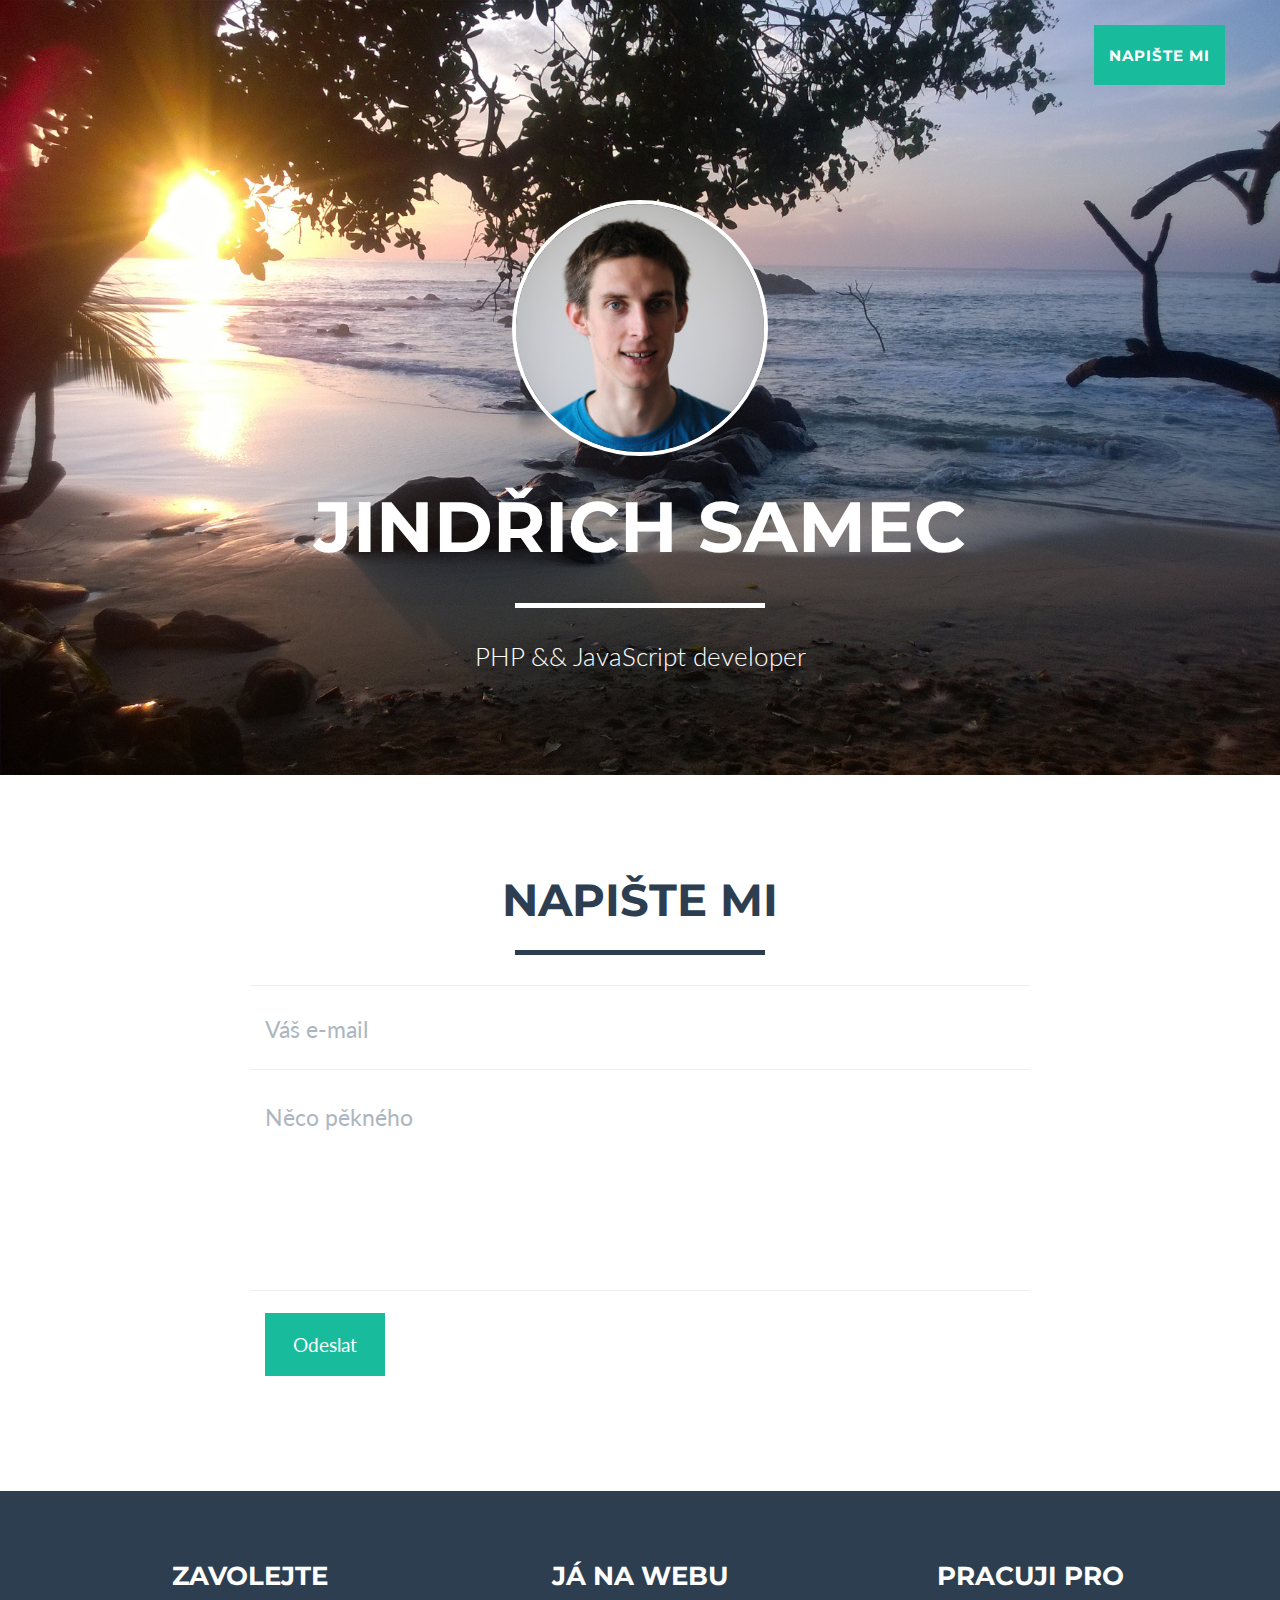
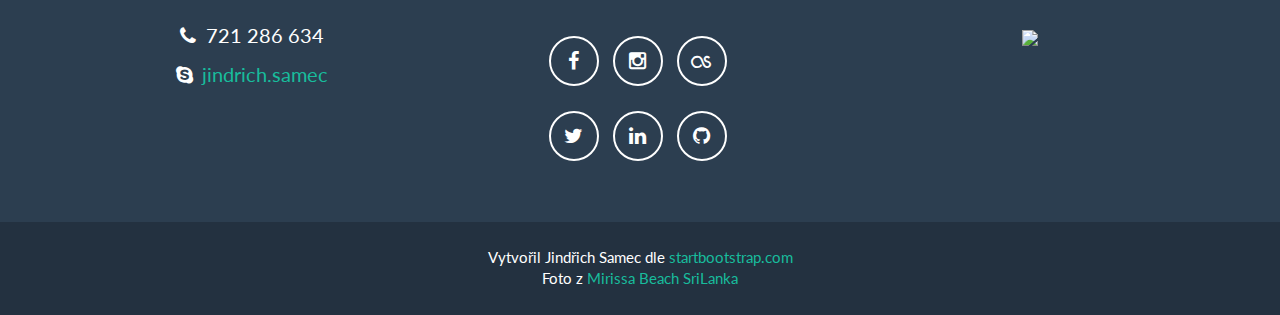
==== public/index.html @ d14a8da6 "Info about header photo in footer" ====
<!DOCTYPE html>
<html lang="en">

<head>
	<meta charset="utf-8">
	<meta http-equiv="X-UA-Compatible" content="IE=edge">
	<meta name="viewport" content="width=device-width, initial-scale=1">
	<meta name="author" content="Jindřich Samec">
	<meta name="description" content="PHP && JavaScript developer">
	<link type="text/plain" rel="author" href="humans.txt" />

	<title>Jindřich Samec</title>

	<!-- Custom CSS -->
	<link href="css/freelancer.css" rel="stylesheet">

	<!-- Custom Fonts -->
	<link href="font-awesome/css/font-awesome.min.css" rel="stylesheet" type="text/css">
	<link href="http://fonts.googleapis.com/css?family=Montserrat:400,700" rel="stylesheet" type="text/css">
	<link href="http://fonts.googleapis.com/css?family=Lato:400,700,400italic,700italic" rel="stylesheet" type="text/css">

	<!-- HTML5 Shim and Respond.js IE8 support of HTML5 elements and media queries -->
	<!-- WARNING: Respond.js doesn't work if you view the page via file:// -->
	<!--[if lt IE 9]>
		<script src="https://oss.maxcdn.com/libs/html5shiv/3.7.0/html5shiv.js"></script>
		<script src="https://oss.maxcdn.com/libs/respond.js/1.4.2/respond.min.js"></script>
	<![endif]-->

</head>

<body id="page-top" class="index">

 <!-- Navigation -->
    <nav class="navbar navbar-default navbar-fixed-top">
        <div class="container">
            <!-- Brand and toggle get grouped for better mobile display -->
            <div class="navbar-header page-scroll">
                <button type="button" class="navbar-toggle" data-toggle="collapse" data-target="#bs-example-navbar-collapse-1">
                    <span class="sr-only">Toggle navigation</span>
                    <span class="icon-bar"></span>
                    <span class="icon-bar"></span>
                    <span class="icon-bar"></span>
                </button>
            </div>

            <!-- Collect the nav links, forms, and other content for toggling -->
            <div class="collapse navbar-collapse" id="bs-example-navbar-collapse-1">
            		<ul class="nav navbar-nav navbar-right">
                    <li class="page-scroll">
                        <a href="#contact">Napište mi</a>
                    </li>
                </ul>
            </div>
            <!-- /.navbar-collapse -->
        </div>
        <!-- /.container-fluid -->
    </nav>

	<!-- Header -->
	<header>
		<div class="container">
			<div class="row">
				<div class="col-lg-12">
					<img class="img-responsive img-circle" width="256" height="256" src="img/jindra.jpg" alt="Jindřich Samec">
					<div class="intro-text">
						<span class="name">Jindřich Samec</span>
						<hr class="star-light">
						<span class="skills">PHP && JavaScript developer</span>
					</div>
				</div>
			</div>
		</div>
	</header>
	<!-- Contact Section -->
	<section id="contact">
		<div class="container">
			<div class="row">
				<div class="col-lg-12 text-center">
					<h2>Napište mi</h2>
					<hr class="star-primary">
				</div>
			</div>
			<div class="row">
				<div class="col-lg-8 col-lg-offset-2">
					<form name="sentMessage" id="contactForm" novalidate>
						<div class="row control-group">
							<div class="form-group col-xs-12 floating-label-form-group controls">
								<label>Váš e-mail</label>
								<input type="email" class="form-control" placeholder="Váš e-mail" id="email" required data-validation-required-message="Please enter your email address.">
								<p class="help-block text-danger"></p>
							</div>
						</div>
						<div class="row control-group">
							<div class="form-group col-xs-12 floating-label-form-group controls">
								<label>Text zprávy</label>
								<textarea rows="5" class="form-control" placeholder="Něco pěkného" id="message" required data-validation-required-message="Please enter a message."></textarea>
								<p class="help-block text-danger"></p>
							</div>
						</div>
						<br>
						<div id="success"></div>
						<div class="row">
							<div class="form-group col-xs-12">
								<button type="submit" class="btn btn-success btn-lg">Odeslat</button>
							</div>
						</div>
					</form>
				</div>
			</div>
		</div>
	</section>

	<!-- Footer -->
	<footer class="text-center">
		<div class="footer-above">
			<div class="container">
				<div class="row">
					<div class="footer-col col-md-4">
						<h3>Zavolejte</h3>
						<p><i class="fa fa-fw fa-phone"></i> 721 286 634</p>
						<p><i class="fa fa-fw fa-skype"></i> <a href="callto:jindrich.samec">jindrich.samec</a></p>
					</div>
					<div class="footer-col col-md-4">
						<h3>Já na webu</h3>
						<ul class="list-inline">
							<li>
								<a href="https://www.facebook.com/jindrich.samec" class="btn-social btn-outline"><i class="fa fa-fw fa-facebook"></i></a>
							</li>
							<li>
								<a href="https://instagram.com/jindrichsamec" class="btn-social btn-outline"><i class="fa fa-fw fa-instagram"></i></a>
							</li>
							<li>
								<a href="http://www.last.fm/user/jindrichsamec" class="btn-social btn-outline"><i class="fa fa-fw fa-lastfm"></i></a>
							</li>
						</ul>
						<ul class="list-inline">
							<li>
								<a href="https://twitter.com/jindrichsamec" class="btn-social btn-outline"><i class="fa fa-fw fa-twitter"></i></a>
							</li>
							<li>
								<a href="https://cz.linkedin.com/pub/jindřich-samec/53/418/72a/cs" class="btn-social btn-outline"><i class="fa fa-fw fa-linkedin"></i></a>
							</li>
							<li>
								<a href="https://github.com/jindrichsamec" class="btn-social btn-outline"><i class="fa fa-fw fa-github"></i></a>
							</li>
						</ul>
					</div>
					<div class="footer-col col-md-4">
						<h3>Pracuji pro</h3>
						<p>
							<a href="http://www.medio.cz/">
								<img src="http://www.medio.cz/gfx/logo.png" />
					 		</a>
					 	</p>
					</div>
				</div>
			</div>
		</div>
		<div class="footer-below">
			<div class="container">
				<div class="row">
					<div class="col-lg-12">
						Vytvořil Jindřich Samec dle <a href="http://startbootstrap.com/template-overviews/freelancer/">startbootstrap.com</a><br>
						Foto z <a href="https://www.google.cz/maps/place/Mirissa+Beach,+Mirissa,+%C5%A0r%C3%AD+Lanka/@5.9435367,80.458728,18z/data=!3m1!4b1!4m2!3m1!1s0x3ae13fd4c636d5ff:0xb81456b9b41a93b2">Mirissa Beach SriLanka</a>
					</div>
				</div>
			</div>
		</div>
	</footer>

	<!-- Scroll to Top Button (Only visible on small and extra-small screen sizes) -->
	<div class="scroll-top page-scroll visible-xs visble-sm">
		<a class="btn btn-primary" href="#page-top">
			<i class="fa fa-chevron-up"></i>
		</a>
	</div>

	<!-- jQuery -->
	<script src="js/jquery.js"></script>

	<!-- Bootstrap Core JavaScript -->
	<script src="js/bootstrap.min.js"></script>

	<!-- Plugin JavaScript -->
	<script src="http://cdnjs.cloudflare.com/ajax/libs/jquery-easing/1.3/jquery.easing.min.js"></script>
	<script src="js/classie.js"></script>
	<script src="js/cbpAnimatedHeader.js"></script>

	<!-- Contact Form JavaScript -->
	<script src="js/jqBootstrapValidation.js"></script>
	<script src="js/contact_me.js"></script>

	<!-- Custom Theme JavaScript -->
	<script src="js/freelancer.js"></script>

</body>

</html>
---- public/css/freelancer.css ----
@import url("//fonts.googleapis.com/css?family=Lato:400,700,400italic");
/*! normalize.css v3.0.2 | MIT License | git.io/normalize */
html {
  font-family: sans-serif;
  -ms-text-size-adjust: 100%;
  -webkit-text-size-adjust: 100%;
}
body {
  margin: 0;
}
article,
aside,
details,
figcaption,
figure,
footer,
header,
hgroup,
main,
menu,
nav,
section,
summary {
  display: block;
}
audio,
canvas,
progress,
video {
  display: inline-block;
  vertical-align: baseline;
}
audio:not([controls]) {
  display: none;
  height: 0;
}
[hidden],
template {
  display: none;
}
a {
  background-color: transparent;
}
a:active,
a:hover {
  outline: 0;
}
abbr[title] {
  border-bottom: 1px dotted;
}
b,
strong {
  font-weight: bold;
}
dfn {
  font-style: italic;
}
h1 {
  font-size: 2em;
  margin: 0.67em 0;
}
mark {
  background: #ff0;
  color: #000;
}
small {
  font-size: 80%;
}
sub,
sup {
  font-size: 75%;
  line-height: 0;
  position: relative;
  vertical-align: baseline;
}
sup {
  top: -0.5em;
}
sub {
  bottom: -0.25em;
}
img {
  border: 0;
}
svg:not(:root) {
  overflow: hidden;
}
figure {
  margin: 1em 40px;
}
hr {
  -moz-box-sizing: content-box;
  box-sizing: content-box;
  height: 0;
}
pre {
  overflow: auto;
}
code,
kbd,
pre,
samp {
  font-family: monospace, monospace;
  font-size: 1em;
}
button,
input,
optgroup,
select,
textarea {
  color: inherit;
  font: inherit;
  margin: 0;
}
button {
  overflow: visible;
}
button,
select {
  text-transform: none;
}
button,
html input[type="button"],
input[type="reset"],
input[type="submit"] {
  -webkit-appearance: button;
  cursor: pointer;
}
button[disabled],
html input[disabled] {
  cursor: default;
}
button::-moz-focus-inner,
input::-moz-focus-inner {
  border: 0;
  padding: 0;
}
input {
  line-height: normal;
}
input[type="checkbox"],
input[type="radio"] {
  box-sizing: border-box;
  padding: 0;
}
input[type="number"]::-webkit-inner-spin-button,
input[type="number"]::-webkit-outer-spin-button {
  height: auto;
}
input[type="search"] {
  -webkit-appearance: textfield;
  -moz-box-sizing: content-box;
  -webkit-box-sizing: content-box;
  box-sizing: content-box;
}
input[type="search"]::-webkit-search-cancel-button,
input[type="search"]::-webkit-search-decoration {
  -webkit-appearance: none;
}
fieldset {
  border: 1px solid #c0c0c0;
  margin: 0 2px;
  padding: 0.35em 0.625em 0.75em;
}
legend {
  border: 0;
  padding: 0;
}
textarea {
  overflow: auto;
}
optgroup {
  font-weight: bold;
}
table {
  border-collapse: collapse;
  border-spacing: 0;
}
td,
th {
  padding: 0;
}
/*! Source: https://github.com/h5bp/html5-boilerplate/blob/master/src/css/main.css */
@media print {
  *,
  *:before,
  *:after {
    background: transparent !important;
    color: #000 !important;
    box-shadow: none !important;
    text-shadow: none !important;
  }
  a,
  a:visited {
    text-decoration: underline;
  }
  a[href]:after {
    content: " (" attr(href) ")";
  }
  abbr[title]:after {
    content: " (" attr(title) ")";
  }
  a[href^="#"]:after,
  a[href^="javascript:"]:after {
    content: "";
  }
  pre,
  blockquote {
    border: 1px solid #999;
    page-break-inside: avoid;
  }
  thead {
    display: table-header-group;
  }
  tr,
  img {
    page-break-inside: avoid;
  }
  img {
    max-width: 100% !important;
  }
  p,
  h2,
  h3 {
    orphans: 3;
    widows: 3;
  }
  h2,
  h3 {
    page-break-after: avoid;
  }
  select {
    background: #fff !important;
  }
  .navbar {
    display: none;
  }
  .btn > .caret,
  .dropup > .btn > .caret {
    border-top-color: #000 !important;
  }
  .label {
    border: 1px solid #000;
  }
  .table {
    border-collapse: collapse !important;
  }
  .table td,
  .table th {
    background-color: #fff !important;
  }
  .table-bordered th,
  .table-bordered td {
    border: 1px solid #ddd !important;
  }
}
@font-face {
  font-family: 'Glyphicons Halflings';
  src: url('../fonts/glyphicons-halflings-regular.eot');
  src: url('../fonts/glyphicons-halflings-regular.eot?#iefix') format('embedded-opentype'), url('../fonts/glyphicons-halflings-regular.woff2') format('woff2'), url('../fonts/glyphicons-halflings-regular.woff') format('woff'), url('../fonts/glyphicons-halflings-regular.ttf') format('truetype'), url('../fonts/glyphicons-halflings-regular.svg#glyphicons_halflingsregular') format('svg');
}
.glyphicon {
  position: relative;
  top: 1px;
  display: inline-block;
  font-family: 'Glyphicons Halflings';
  font-style: normal;
  font-weight: normal;
  line-height: 1;
  -webkit-font-smoothing: antialiased;
  -moz-osx-font-smoothing: grayscale;
}
.glyphicon-asterisk:before {
  content: "\2a";
}
.glyphicon-plus:before {
  content: "\2b";
}
.glyphicon-euro:before,
.glyphicon-eur:before {
  content: "\20ac";
}
.glyphicon-minus:before {
  content: "\2212";
}
.glyphicon-cloud:before {
  content: "\2601";
}
.glyphicon-envelope:before {
  content: "\2709";
}
.glyphicon-pencil:before {
  content: "\270f";
}
.glyphicon-glass:before {
  content: "\e001";
}
.glyphicon-music:before {
  content: "\e002";
}
.glyphicon-search:before {
  content: "\e003";
}
.glyphicon-heart:before {
  content: "\e005";
}
.glyphicon-star:before {
  content: "\e006";
}
.glyphicon-star-empty:before {
  content: "\e007";
}
.glyphicon-user:before {
  content: "\e008";
}
.glyphicon-film:before {
  content: "\e009";
}
.glyphicon-th-large:before {
  content: "\e010";
}
.glyphicon-th:before {
  content: "\e011";
}
.glyphicon-th-list:before {
  content: "\e012";
}
.glyphicon-ok:before {
  content: "\e013";
}
.glyphicon-remove:before {
  content: "\e014";
}
.glyphicon-zoom-in:before {
  content: "\e015";
}
.glyphicon-zoom-out:before {
  content: "\e016";
}
.glyphicon-off:before {
  content: "\e017";
}
.glyphicon-signal:before {
  content: "\e018";
}
.glyphicon-cog:before {
  content: "\e019";
}
.glyphicon-trash:before {
  content: "\e020";
}
.glyphicon-home:before {
  content: "\e021";
}
.glyphicon-file:before {
  content: "\e022";
}
.glyphicon-time:before {
  content: "\e023";
}
.glyphicon-road:before {
  content: "\e024";
}
.glyphicon-download-alt:before {
  content: "\e025";
}
.glyphicon-download:before {
  content: "\e026";
}
.glyphicon-upload:before {
  content: "\e027";
}
.glyphicon-inbox:before {
  content: "\e028";
}
.glyphicon-play-circle:before {
  content: "\e029";
}
.glyphicon-repeat:before {
  content: "\e030";
}
.glyphicon-refresh:before {
  content: "\e031";
}
.glyphicon-list-alt:before {
  content: "\e032";
}
.glyphicon-lock:before {
  content: "\e033";
}
.glyphicon-flag:before {
  content: "\e034";
}
.glyphicon-headphones:before {
  content: "\e035";
}
.glyphicon-volume-off:before {
  content: "\e036";
}
.glyphicon-volume-down:before {
  content: "\e037";
}
.glyphicon-volume-up:before {
  content: "\e038";
}
.glyphicon-qrcode:before {
  content: "\e039";
}
.glyphicon-barcode:before {
  content: "\e040";
}
.glyphicon-tag:before {
  content: "\e041";
}
.glyphicon-tags:before {
  content: "\e042";
}
.glyphicon-book:before {
  content: "\e043";
}
.glyphicon-bookmark:before {
  content: "\e044";
}
.glyphicon-print:before {
  content: "\e045";
}
.glyphicon-camera:before {
  content: "\e046";
}
.glyphicon-font:before {
  content: "\e047";
}
.glyphicon-bold:before {
  content: "\e048";
}
.glyphicon-italic:before {
  content: "\e049";
}
.glyphicon-text-height:before {
  content: "\e050";
}
.glyphicon-text-width:before {
  content: "\e051";
}
.glyphicon-align-left:before {
  content: "\e052";
}
.glyphicon-align-center:before {
  content: "\e053";
}
.glyphicon-align-right:before {
  content: "\e054";
}
.glyphicon-align-justify:before {
  content: "\e055";
}
.glyphicon-list:before {
  content: "\e056";
}
.glyphicon-indent-left:before {
  content: "\e057";
}
.glyphicon-indent-right:before {
  content: "\e058";
}
.glyphicon-facetime-video:before {
  content: "\e059";
}
.glyphicon-picture:before {
  content: "\e060";
}
.glyphicon-map-marker:before {
  content: "\e062";
}
.glyphicon-adjust:before {
  content: "\e063";
}
.glyphicon-tint:before {
  content: "\e064";
}
.glyphicon-edit:before {
  content: "\e065";
}
.glyphicon-share:before {
  content: "\e066";
}
.glyphicon-check:before {
  content: "\e067";
}
.glyphicon-move:before {
  content: "\e068";
}
.glyphicon-step-backward:before {
  content: "\e069";
}
.glyphicon-fast-backward:before {
  content: "\e070";
}
.glyphicon-backward:before {
  content: "\e071";
}
.glyphicon-play:before {
  content: "\e072";
}
.glyphicon-pause:before {
  content: "\e073";
}
.glyphicon-stop:before {
  content: "\e074";
}
.glyphicon-forward:before {
  content: "\e075";
}
.glyphicon-fast-forward:before {
  content: "\e076";
}
.glyphicon-step-forward:before {
  content: "\e077";
}
.glyphicon-eject:before {
  content: "\e078";
}
.glyphicon-chevron-left:before {
  content: "\e079";
}
.glyphicon-chevron-right:before {
  content: "\e080";
}
.glyphicon-plus-sign:before {
  content: "\e081";
}
.glyphicon-minus-sign:before {
  content: "\e082";
}
.glyphicon-remove-sign:before {
  content: "\e083";
}
.glyphicon-ok-sign:before {
  content: "\e084";
}
.glyphicon-question-sign:before {
  content: "\e085";
}
.glyphicon-info-sign:before {
  content: "\e086";
}
.glyphicon-screenshot:before {
  content: "\e087";
}
.glyphicon-remove-circle:before {
  content: "\e088";
}
.glyphicon-ok-circle:before {
  content: "\e089";
}
.glyphicon-ban-circle:before {
  content: "\e090";
}
.glyphicon-arrow-left:before {
  content: "\e091";
}
.glyphicon-arrow-right:before {
  content: "\e092";
}
.glyphicon-arrow-up:before {
  content: "\e093";
}
.glyphicon-arrow-down:before {
  content: "\e094";
}
.glyphicon-share-alt:before {
  content: "\e095";
}
.glyphicon-resize-full:before {
  content: "\e096";
}
.glyphicon-resize-small:before {
  content: "\e097";
}
.glyphicon-exclamation-sign:before {
  content: "\e101";
}
.glyphicon-gift:before {
  content: "\e102";
}
.glyphicon-leaf:before {
  content: "\e103";
}
.glyphicon-fire:before {
  content: "\e104";
}
.glyphicon-eye-open:before {
  content: "\e105";
}
.glyphicon-eye-close:before {
  content: "\e106";
}
.glyphicon-warning-sign:before {
  content: "\e107";
}
.glyphicon-plane:before {
  content: "\e108";
}
.glyphicon-calendar:before {
  content: "\e109";
}
.glyphicon-random:before {
  content: "\e110";
}
.glyphicon-comment:before {
  content: "\e111";
}
.glyphicon-magnet:before {
  content: "\e112";
}
.glyphicon-chevron-up:before {
  content: "\e113";
}
.glyphicon-chevron-down:before {
  content: "\e114";
}
.glyphicon-retweet:before {
  content: "\e115";
}
.glyphicon-shopping-cart:before {
  content: "\e116";
}
.glyphicon-folder-close:before {
  content: "\e117";
}
.glyphicon-folder-open:before {
  content: "\e118";
}
.glyphicon-resize-vertical:before {
  content: "\e119";
}
.glyphicon-resize-horizontal:before {
  content: "\e120";
}
.glyphicon-hdd:before {
  content: "\e121";
}
.glyphicon-bullhorn:before {
  content: "\e122";
}
.glyphicon-bell:before {
  content: "\e123";
}
.glyphicon-certificate:before {
  content: "\e124";
}
.glyphicon-thumbs-up:before {
  content: "\e125";
}
.glyphicon-thumbs-down:before {
  content: "\e126";
}
.glyphicon-hand-right:before {
  content: "\e127";
}
.glyphicon-hand-left:before {
  content: "\e128";
}
.glyphicon-hand-up:before {
  content: "\e129";
}
.glyphicon-hand-down:before {
  content: "\e130";
}
.glyphicon-circle-arrow-right:before {
  content: "\e131";
}
.glyphicon-circle-arrow-left:before {
  content: "\e132";
}
.glyphicon-circle-arrow-up:before {
  content: "\e133";
}
.glyphicon-circle-arrow-down:before {
  content: "\e134";
}
.glyphicon-globe:before {
  content: "\e135";
}
.glyphicon-wrench:before {
  content: "\e136";
}
.glyphicon-tasks:before {
  content: "\e137";
}
.glyphicon-filter:before {
  content: "\e138";
}
.glyphicon-briefcase:before {
  content: "\e139";
}
.glyphicon-fullscreen:before {
  content: "\e140";
}
.glyphicon-dashboard:before {
  content: "\e141";
}
.glyphicon-paperclip:before {
  content: "\e142";
}
.glyphicon-heart-empty:before {
  content: "\e143";
}
.glyphicon-link:before {
  content: "\e144";
}
.glyphicon-phone:before {
  content: "\e145";
}
.glyphicon-pushpin:before {
  content: "\e146";
}
.glyphicon-usd:before {
  content: "\e148";
}
.glyphicon-gbp:before {
  content: "\e149";
}
.glyphicon-sort:before {
  content: "\e150";
}
.glyphicon-sort-by-alphabet:before {
  content: "\e151";
}
.glyphicon-sort-by-alphabet-alt:before {
  content: "\e152";
}
.glyphicon-sort-by-order:before {
  content: "\e153";
}
.glyphicon-sort-by-order-alt:before {
  content: "\e154";
}
.glyphicon-sort-by-attributes:before {
  content: "\e155";
}
.glyphicon-sort-by-attributes-alt:before {
  content: "\e156";
}
.glyphicon-unchecked:before {
  content: "\e157";
}
.glyphicon-expand:before {
  content: "\e158";
}
.glyphicon-collapse-down:before {
  content: "\e159";
}
.glyphicon-collapse-up:before {
  content: "\e160";
}
.glyphicon-log-in:before {
  content: "\e161";
}
.glyphicon-flash:before {
  content: "\e162";
}
.glyphicon-log-out:before {
  content: "\e163";
}
.glyphicon-new-window:before {
  content: "\e164";
}
.glyphicon-record:before {
  content: "\e165";
}
.glyphicon-save:before {
  content: "\e166";
}
.glyphicon-open:before {
  content: "\e167";
}
.glyphicon-saved:before {
  content: "\e168";
}
.glyphicon-import:before {
  content: "\e169";
}
.glyphicon-export:before {
  content: "\e170";
}
.glyphicon-send:before {
  content: "\e171";
}
.glyphicon-floppy-disk:before {
  content: "\e172";
}
.glyphicon-floppy-saved:before {
  content: "\e173";
}
.glyphicon-floppy-remove:before {
  content: "\e174";
}
.glyphicon-floppy-save:before {
  content: "\e175";
}
.glyphicon-floppy-open:before {
  content: "\e176";
}
.glyphicon-credit-card:before {
  content: "\e177";
}
.glyphicon-transfer:before {
  content: "\e178";
}
.glyphicon-cutlery:before {
  content: "\e179";
}
.glyphicon-header:before {
  content: "\e180";
}
.glyphicon-compressed:before {
  content: "\e181";
}
.glyphicon-earphone:before {
  content: "\e182";
}
.glyphicon-phone-alt:before {
  content: "\e183";
}
.glyphicon-tower:before {
  content: "\e184";
}
.glyphicon-stats:before {
  content: "\e185";
}
.glyphicon-sd-video:before {
  content: "\e186";
}
.glyphicon-hd-video:before {
  content: "\e187";
}
.glyphicon-subtitles:before {
  content: "\e188";
}
.glyphicon-sound-stereo:before {
  content: "\e189";
}
.glyphicon-sound-dolby:before {
  content: "\e190";
}
.glyphicon-sound-5-1:before {
  content: "\e191";
}
.glyphicon-sound-6-1:before {
  content: "\e192";
}
.glyphicon-sound-7-1:before {
  content: "\e193";
}
.glyphicon-copyright-mark:before {
  content: "\e194";
}
.glyphicon-registration-mark:before {
  content: "\e195";
}
.glyphicon-cloud-download:before {
  content: "\e197";
}
.glyphicon-cloud-upload:before {
  content: "\e198";
}
.glyphicon-tree-conifer:before {
  content: "\e199";
}
.glyphicon-tree-deciduous:before {
  content: "\e200";
}
.glyphicon-cd:before {
  content: "\e201";
}
.glyphicon-save-file:before {
  content: "\e202";
}
.glyphicon-open-file:before {
  content: "\e203";
}
.glyphicon-level-up:before {
  content: "\e204";
}
.glyphicon-copy:before {
  content: "\e205";
}
.glyphicon-paste:before {
  content: "\e206";
}
.glyphicon-alert:before {
  content: "\e209";
}
.glyphicon-equalizer:before {
  content: "\e210";
}
.glyphicon-king:before {
  content: "\e211";
}
.glyphicon-queen:before {
  content: "\e212";
}
.glyphicon-pawn:before {
  content: "\e213";
}
.glyphicon-bishop:before {
  content: "\e214";
}
.glyphicon-knight:before {
  content: "\e215";
}
.glyphicon-baby-formula:before {
  content: "\e216";
}
.glyphicon-tent:before {
  content: "\26fa";
}
.glyphicon-blackboard:before {
  content: "\e218";
}
.glyphicon-bed:before {
  content: "\e219";
}
.glyphicon-apple:before {
  content: "\f8ff";
}
.glyphicon-erase:before {
  content: "\e221";
}
.glyphicon-hourglass:before {
  content: "\231b";
}
.glyphicon-lamp:before {
  content: "\e223";
}
.glyphicon-duplicate:before {
  content: "\e224";
}
.glyphicon-piggy-bank:before {
  content: "\e225";
}
.glyphicon-scissors:before {
  content: "\e226";
}
.glyphicon-bitcoin:before {
  content: "\e227";
}
.glyphicon-btc:before {
  content: "\e227";
}
.glyphicon-xbt:before {
  content: "\e227";
}
.glyphicon-yen:before {
  content: "\00a5";
}
.glyphicon-jpy:before {
  content: "\00a5";
}
.glyphicon-ruble:before {
  content: "\20bd";
}
.glyphicon-rub:before {
  content: "\20bd";
}
.glyphicon-scale:before {
  content: "\e230";
}
.glyphicon-ice-lolly:before {
  content: "\e231";
}
.glyphicon-ice-lolly-tasted:before {
  content: "\e232";
}
.glyphicon-education:before {
  content: "\e233";
}
.glyphicon-option-horizontal:before {
  content: "\e234";
}
.glyphicon-option-vertical:before {
  content: "\e235";
}
.glyphicon-menu-hamburger:before {
  content: "\e236";
}
.glyphicon-modal-window:before {
  content: "\e237";
}
.glyphicon-oil:before {
  content: "\e238";
}
.glyphicon-grain:before {
  content: "\e239";
}
.glyphicon-sunglasses:before {
  content: "\e240";
}
.glyphicon-text-size:before {
  content: "\e241";
}
.glyphicon-text-color:before {
  content: "\e242";
}
.glyphicon-text-background:before {
  content: "\e243";
}
.glyphicon-object-align-top:before {
  content: "\e244";
}
.glyphicon-object-align-bottom:before {
  content: "\e245";
}
.glyphicon-object-align-horizontal:before {
  content: "\e246";
}
.glyphicon-object-align-left:before {
  content: "\e247";
}
.glyphicon-object-align-vertical:before {
  content: "\e248";
}
.glyphicon-object-align-right:before {
  content: "\e249";
}
.glyphicon-triangle-right:before {
  content: "\e250";
}
.glyphicon-triangle-left:before {
  content: "\e251";
}
.glyphicon-triangle-bottom:before {
  content: "\e252";
}
.glyphicon-triangle-top:before {
  content: "\e253";
}
.glyphicon-console:before {
  content: "\e254";
}
.glyphicon-superscript:before {
  content: "\e255";
}
.glyphicon-subscript:before {
  content: "\e256";
}
.glyphicon-menu-left:before {
  content: "\e257";
}
.glyphicon-menu-right:before {
  content: "\e258";
}
.glyphicon-menu-down:before {
  content: "\e259";
}
.glyphicon-menu-up:before {
  content: "\e260";
}
* {
  -webkit-box-sizing: border-box;
  -moz-box-sizing: border-box;
  box-sizing: border-box;
}
*:before,
*:after {
  -webkit-box-sizing: border-box;
  -moz-box-sizing: border-box;
  box-sizing: border-box;
}
html {
  font-size: 10px;
  -webkit-tap-highlight-color: rgba(0, 0, 0, 0);
}
body {
  font-family: "Lato", "Helvetica Neue", Helvetica, Arial, sans-serif;
  font-size: 15px;
  line-height: 1.42857143;
  color: #2c3e50;
  background-color: #ffffff;
}
input,
button,
select,
textarea {
  font-family: inherit;
  font-size: inherit;
  line-height: inherit;
}
a {
  color: #18bc9c;
  text-decoration: none;
}
a:hover,
a:focus {
  color: #18bc9c;
  text-decoration: underline;
}
a:focus {
  outline: thin dotted;
  outline: 5px auto -webkit-focus-ring-color;
  outline-offset: -2px;
}
figure {
  margin: 0;
}
img {
  vertical-align: middle;
}
.img-responsive,
.thumbnail > img,
.thumbnail a > img,
.carousel-inner > .item > img,
.carousel-inner > .item > a > img {
  display: block;
  max-width: 100%;
  height: auto;
}
.img-rounded {
  border-radius: 6px;
}
.img-thumbnail {
  padding: 4px;
  line-height: 1.42857143;
  background-color: #ffffff;
  border: 1px solid #eeeeee;
  border-radius: 4px;
  -webkit-transition: all 0.2s ease-in-out;
  -o-transition: all 0.2s ease-in-out;
  transition: all 0.2s ease-in-out;
  display: inline-block;
  max-width: 100%;
  height: auto;
}
.img-circle {
  border-radius: 50%;
}
hr {
  margin-top: 21px;
  margin-bottom: 21px;
  border: 0;
  border-top: 1px solid #eeeeee;
}
.sr-only {
  position: absolute;
  width: 1px;
  height: 1px;
  margin: -1px;
  padding: 0;
  overflow: hidden;
  clip: rect(0, 0, 0, 0);
  border: 0;
}
.sr-only-focusable:active,
.sr-only-focusable:focus {
  position: static;
  width: auto;
  height: auto;
  margin: 0;
  overflow: visible;
  clip: auto;
}
[role="button"] {
  cursor: pointer;
}
h1,
h2,
h3,
h4,
h5,
h6,
.h1,
.h2,
.h3,
.h4,
.h5,
.h6 {
  font-family: "Lato", "Helvetica Neue", Helvetica, Arial, sans-serif;
  font-weight: 400;
  line-height: 1.1;
  color: inherit;
}
h1 small,
h2 small,
h3 small,
h4 small,
h5 small,
h6 small,
.h1 small,
.h2 small,
.h3 small,
.h4 small,
.h5 small,
.h6 small,
h1 .small,
h2 .small,
h3 .small,
h4 .small,
h5 .small,
h6 .small,
.h1 .small,
.h2 .small,
.h3 .small,
.h4 .small,
.h5 .small,
.h6 .small {
  font-weight: normal;
  line-height: 1;
  color: #b4bcc2;
}
h1,
.h1,
h2,
.h2,
h3,
.h3 {
  margin-top: 21px;
  margin-bottom: 10.5px;
}
h1 small,
.h1 small,
h2 small,
.h2 small,
h3 small,
.h3 small,
h1 .small,
.h1 .small,
h2 .small,
.h2 .small,
h3 .small,
.h3 .small {
  font-size: 65%;
}
h4,
.h4,
h5,
.h5,
h6,
.h6 {
  margin-top: 10.5px;
  margin-bottom: 10.5px;
}
h4 small,
.h4 small,
h5 small,
.h5 small,
h6 small,
.h6 small,
h4 .small,
.h4 .small,
h5 .small,
.h5 .small,
h6 .small,
.h6 .small {
  font-size: 75%;
}
h1,
.h1 {
  font-size: 39px;
}
h2,
.h2 {
  font-size: 32px;
}
h3,
.h3 {
  font-size: 26px;
}
h4,
.h4 {
  font-size: 19px;
}
h5,
.h5 {
  font-size: 15px;
}
h6,
.h6 {
  font-size: 13px;
}
p {
  margin: 0 0 10.5px;
}
.lead {
  margin-bottom: 21px;
  font-size: 17px;
  font-weight: 300;
  line-height: 1.4;
}
@media (min-width: 768px) {
  .lead {
    font-size: 22.5px;
  }
}
small,
.small {
  font-size: 86%;
}
mark,
.mark {
  background-color: #f39c12;
  padding: .2em;
}
.text-left {
  text-align: left;
}
.text-right {
  text-align: right;
}
.text-center {
  text-align: center;
}
.text-justify {
  text-align: justify;
}
.text-nowrap {
  white-space: nowrap;
}
.text-lowercase {
  text-transform: lowercase;
}
.text-uppercase {
  text-transform: uppercase;
}
.text-capitalize {
  text-transform: capitalize;
}
.text-muted {
  color: #b4bcc2;
}
.text-primary {
  color: #2c3e50;
}
a.text-primary:hover {
  color: #1a242f;
}
.text-success {
  color: #ffffff;
}
a.text-success:hover {
  color: #e6e6e6;
}
.text-info {
  color: #ffffff;
}
a.text-info:hover {
  color: #e6e6e6;
}
.text-warning {
  color: #ffffff;
}
a.text-warning:hover {
  color: #e6e6e6;
}
.text-danger {
  color: #ffffff;
}
a.text-danger:hover {
  color: #e6e6e6;
}
.bg-primary {
  color: #fff;
  background-color: #2c3e50;
}
a.bg-primary:hover {
  background-color: #1a242f;
}
.bg-success {
  background-color: #18bc9c;
}
a.bg-success:hover {
  background-color: #128f76;
}
.bg-info {
  background-color: #3498db;
}
a.bg-info:hover {
  background-color: #217dbb;
}
.bg-warning {
  background-color: #f39c12;
}
a.bg-warning:hover {
  background-color: #c87f0a;
}
.bg-danger {
  background-color: #e74c3c;
}
a.bg-danger:hover {
  background-color: #d62c1a;
}
.page-header {
  padding-bottom: 9.5px;
  margin: 42px 0 21px;
  border-bottom: 1px solid transparent;
}
ul,
ol {
  margin-top: 0;
  margin-bottom: 10.5px;
}
ul ul,
ol ul,
ul ol,
ol ol {
  margin-bottom: 0;
}
.list-unstyled {
  padding-left: 0;
  list-style: none;
}
.list-inline {
  padding-left: 0;
  list-style: none;
  margin-left: -5px;
}
.list-inline > li {
  display: inline-block;
  padding-left: 5px;
  padding-right: 5px;
}
dl {
  margin-top: 0;
  margin-bottom: 21px;
}
dt,
dd {
  line-height: 1.42857143;
}
dt {
  font-weight: bold;
}
dd {
  margin-left: 0;
}
@media (min-width: 768px) {
  .dl-horizontal dt {
    float: left;
    width: 160px;
    clear: left;
    text-align: right;
    overflow: hidden;
    text-overflow: ellipsis;
    white-space: nowrap;
  }
  .dl-horizontal dd {
    margin-left: 180px;
  }
}
abbr[title],
abbr[data-original-title] {
  cursor: help;
  border-bottom: 1px dotted #b4bcc2;
}
.initialism {
  font-size: 90%;
  text-transform: uppercase;
}
blockquote {
  padding: 10.5px 21px;
  margin: 0 0 21px;
  font-size: 18.75px;
  border-left: 5px solid #eeeeee;
}
blockquote p:last-child,
blockquote ul:last-child,
blockquote ol:last-child {
  margin-bottom: 0;
}
blockquote footer,
blockquote small,
blockquote .small {
  display: block;
  font-size: 80%;
  line-height: 1.42857143;
  color: #b4bcc2;
}
blockquote footer:before,
blockquote small:before,
blockquote .small:before {
  content: '\2014 \00A0';
}
.blockquote-reverse,
blockquote.pull-right {
  padding-right: 15px;
  padding-left: 0;
  border-right: 5px solid #eeeeee;
  border-left: 0;
  text-align: right;
}
.blockquote-reverse footer:before,
blockquote.pull-right footer:before,
.blockquote-reverse small:before,
blockquote.pull-right small:before,
.blockquote-reverse .small:before,
blockquote.pull-right .small:before {
  content: '';
}
.blockquote-reverse footer:after,
blockquote.pull-right footer:after,
.blockquote-reverse small:after,
blockquote.pull-right small:after,
.blockquote-reverse .small:after,
blockquote.pull-right .small:after {
  content: '\00A0 \2014';
}
address {
  margin-bottom: 21px;
  font-style: normal;
  line-height: 1.42857143;
}
code,
kbd,
pre,
samp {
  font-family: Menlo, Monaco, Consolas, "Courier New", monospace;
}
code {
  padding: 2px 4px;
  font-size: 90%;
  color: #c7254e;
  background-color: #f9f2f4;
  border-radius: 4px;
}
kbd {
  padding: 2px 4px;
  font-size: 90%;
  color: #ffffff;
  background-color: #333333;
  border-radius: 3px;
  box-shadow: inset 0 -1px 0 rgba(0, 0, 0, 0.25);
}
kbd kbd {
  padding: 0;
  font-size: 100%;
  font-weight: bold;
  box-shadow: none;
}
pre {
  display: block;
  padding: 10px;
  margin: 0 0 10.5px;
  font-size: 14px;
  line-height: 1.42857143;
  word-break: break-all;
  word-wrap: break-word;
  color: #7b8a8b;
  background-color: #eeeeee;
  border: 1px solid #cccccc;
  border-radius: 4px;
}
pre code {
  padding: 0;
  font-size: inherit;
  color: inherit;
  white-space: pre-wrap;
  background-color: transparent;
  border-radius: 0;
}
.pre-scrollable {
  max-height: 340px;
  overflow-y: scroll;
}
.container {
  margin-right: auto;
  margin-left: auto;
  padding-left: 15px;
  padding-right: 15px;
}
@media (min-width: 768px) {
  .container {
    width: 750px;
  }
}
@media (min-width: 992px) {
  .container {
    width: 970px;
  }
}
@media (min-width: 1200px) {
  .container {
    width: 1170px;
  }
}
.container-fluid {
  margin-right: auto;
  margin-left: auto;
  padding-left: 15px;
  padding-right: 15px;
}
.row {
  margin-left: -15px;
  margin-right: -15px;
}
.col-xs-1, .col-sm-1, .col-md-1, .col-lg-1, .col-xs-2, .col-sm-2, .col-md-2, .col-lg-2, .col-xs-3, .col-sm-3, .col-md-3, .col-lg-3, .col-xs-4, .col-sm-4, .col-md-4, .col-lg-4, .col-xs-5, .col-sm-5, .col-md-5, .col-lg-5, .col-xs-6, .col-sm-6, .col-md-6, .col-lg-6, .col-xs-7, .col-sm-7, .col-md-7, .col-lg-7, .col-xs-8, .col-sm-8, .col-md-8, .col-lg-8, .col-xs-9, .col-sm-9, .col-md-9, .col-lg-9, .col-xs-10, .col-sm-10, .col-md-10, .col-lg-10, .col-xs-11, .col-sm-11, .col-md-11, .col-lg-11, .col-xs-12, .col-sm-12, .col-md-12, .col-lg-12 {
  position: relative;
  min-height: 1px;
  padding-left: 15px;
  padding-right: 15px;
}
.col-xs-1, .col-xs-2, .col-xs-3, .col-xs-4, .col-xs-5, .col-xs-6, .col-xs-7, .col-xs-8, .col-xs-9, .col-xs-10, .col-xs-11, .col-xs-12 {
  float: left;
}
.col-xs-12 {
  width: 100%;
}
.col-xs-11 {
  width: 91.66666667%;
}
.col-xs-10 {
  width: 83.33333333%;
}
.col-xs-9 {
  width: 75%;
}
.col-xs-8 {
  width: 66.66666667%;
}
.col-xs-7 {
  width: 58.33333333%;
}
.col-xs-6 {
  width: 50%;
}
.col-xs-5 {
  width: 41.66666667%;
}
.col-xs-4 {
  width: 33.33333333%;
}
.col-xs-3 {
  width: 25%;
}
.col-xs-2 {
  width: 16.66666667%;
}
.col-xs-1 {
  width: 8.33333333%;
}
.col-xs-pull-12 {
  right: 100%;
}
.col-xs-pull-11 {
  right: 91.66666667%;
}
.col-xs-pull-10 {
  right: 83.33333333%;
}
.col-xs-pull-9 {
  right: 75%;
}
.col-xs-pull-8 {
  right: 66.66666667%;
}
.col-xs-pull-7 {
  right: 58.33333333%;
}
.col-xs-pull-6 {
  right: 50%;
}
.col-xs-pull-5 {
  right: 41.66666667%;
}
.col-xs-pull-4 {
  right: 33.33333333%;
}
.col-xs-pull-3 {
  right: 25%;
}
.col-xs-pull-2 {
  right: 16.66666667%;
}
.col-xs-pull-1 {
  right: 8.33333333%;
}
.col-xs-pull-0 {
  right: auto;
}
.col-xs-push-12 {
  left: 100%;
}
.col-xs-push-11 {
  left: 91.66666667%;
}
.col-xs-push-10 {
  left: 83.33333333%;
}
.col-xs-push-9 {
  left: 75%;
}
.col-xs-push-8 {
  left: 66.66666667%;
}
.col-xs-push-7 {
  left: 58.33333333%;
}
.col-xs-push-6 {
  left: 50%;
}
.col-xs-push-5 {
  left: 41.66666667%;
}
.col-xs-push-4 {
  left: 33.33333333%;
}
.col-xs-push-3 {
  left: 25%;
}
.col-xs-push-2 {
  left: 16.66666667%;
}
.col-xs-push-1 {
  left: 8.33333333%;
}
.col-xs-push-0 {
  left: auto;
}
.col-xs-offset-12 {
  margin-left: 100%;
}
.col-xs-offset-11 {
  margin-left: 91.66666667%;
}
.col-xs-offset-10 {
  margin-left: 83.33333333%;
}
.col-xs-offset-9 {
  margin-left: 75%;
}
.col-xs-offset-8 {
  margin-left: 66.66666667%;
}
.col-xs-offset-7 {
  margin-left: 58.33333333%;
}
.col-xs-offset-6 {
  margin-left: 50%;
}
.col-xs-offset-5 {
  margin-left: 41.66666667%;
}
.col-xs-offset-4 {
  margin-left: 33.33333333%;
}
.col-xs-offset-3 {
  margin-left: 25%;
}
.col-xs-offset-2 {
  margin-left: 16.66666667%;
}
.col-xs-offset-1 {
  margin-left: 8.33333333%;
}
.col-xs-offset-0 {
  margin-left: 0%;
}
@media (min-width: 768px) {
  .col-sm-1, .col-sm-2, .col-sm-3, .col-sm-4, .col-sm-5, .col-sm-6, .col-sm-7, .col-sm-8, .col-sm-9, .col-sm-10, .col-sm-11, .col-sm-12 {
    float: left;
  }
  .col-sm-12 {
    width: 100%;
  }
  .col-sm-11 {
    width: 91.66666667%;
  }
  .col-sm-10 {
    width: 83.33333333%;
  }
  .col-sm-9 {
    width: 75%;
  }
  .col-sm-8 {
    width: 66.66666667%;
  }
  .col-sm-7 {
    width: 58.33333333%;
  }
  .col-sm-6 {
    width: 50%;
  }
  .col-sm-5 {
    width: 41.66666667%;
  }
  .col-sm-4 {
    width: 33.33333333%;
  }
  .col-sm-3 {
    width: 25%;
  }
  .col-sm-2 {
    width: 16.66666667%;
  }
  .col-sm-1 {
    width: 8.33333333%;
  }
  .col-sm-pull-12 {
    right: 100%;
  }
  .col-sm-pull-11 {
    right: 91.66666667%;
  }
  .col-sm-pull-10 {
    right: 83.33333333%;
  }
  .col-sm-pull-9 {
    right: 75%;
  }
  .col-sm-pull-8 {
    right: 66.66666667%;
  }
  .col-sm-pull-7 {
    right: 58.33333333%;
  }
  .col-sm-pull-6 {
    right: 50%;
  }
  .col-sm-pull-5 {
    right: 41.66666667%;
  }
  .col-sm-pull-4 {
    right: 33.33333333%;
  }
  .col-sm-pull-3 {
    right: 25%;
  }
  .col-sm-pull-2 {
    right: 16.66666667%;
  }
  .col-sm-pull-1 {
    right: 8.33333333%;
  }
  .col-sm-pull-0 {
    right: auto;
  }
  .col-sm-push-12 {
    left: 100%;
  }
  .col-sm-push-11 {
    left: 91.66666667%;
  }
  .col-sm-push-10 {
    left: 83.33333333%;
  }
  .col-sm-push-9 {
    left: 75%;
  }
  .col-sm-push-8 {
    left: 66.66666667%;
  }
  .col-sm-push-7 {
    left: 58.33333333%;
  }
  .col-sm-push-6 {
    left: 50%;
  }
  .col-sm-push-5 {
    left: 41.66666667%;
  }
  .col-sm-push-4 {
    left: 33.33333333%;
  }
  .col-sm-push-3 {
    left: 25%;
  }
  .col-sm-push-2 {
    left: 16.66666667%;
  }
  .col-sm-push-1 {
    left: 8.33333333%;
  }
  .col-sm-push-0 {
    left: auto;
  }
  .col-sm-offset-12 {
    margin-left: 100%;
  }
  .col-sm-offset-11 {
    margin-left: 91.66666667%;
  }
  .col-sm-offset-10 {
    margin-left: 83.33333333%;
  }
  .col-sm-offset-9 {
    margin-left: 75%;
  }
  .col-sm-offset-8 {
    margin-left: 66.66666667%;
  }
  .col-sm-offset-7 {
    margin-left: 58.33333333%;
  }
  .col-sm-offset-6 {
    margin-left: 50%;
  }
  .col-sm-offset-5 {
    margin-left: 41.66666667%;
  }
  .col-sm-offset-4 {
    margin-left: 33.33333333%;
  }
  .col-sm-offset-3 {
    margin-left: 25%;
  }
  .col-sm-offset-2 {
    margin-left: 16.66666667%;
  }
  .col-sm-offset-1 {
    margin-left: 8.33333333%;
  }
  .col-sm-offset-0 {
    margin-left: 0%;
  }
}
@media (min-width: 992px) {
  .col-md-1, .col-md-2, .col-md-3, .col-md-4, .col-md-5, .col-md-6, .col-md-7, .col-md-8, .col-md-9, .col-md-10, .col-md-11, .col-md-12 {
    float: left;
  }
  .col-md-12 {
    width: 100%;
  }
  .col-md-11 {
    width: 91.66666667%;
  }
  .col-md-10 {
    width: 83.33333333%;
  }
  .col-md-9 {
    width: 75%;
  }
  .col-md-8 {
    width: 66.66666667%;
  }
  .col-md-7 {
    width: 58.33333333%;
  }
  .col-md-6 {
    width: 50%;
  }
  .col-md-5 {
    width: 41.66666667%;
  }
  .col-md-4 {
    width: 33.33333333%;
  }
  .col-md-3 {
    width: 25%;
  }
  .col-md-2 {
    width: 16.66666667%;
  }
  .col-md-1 {
    width: 8.33333333%;
  }
  .col-md-pull-12 {
    right: 100%;
  }
  .col-md-pull-11 {
    right: 91.66666667%;
  }
  .col-md-pull-10 {
    right: 83.33333333%;
  }
  .col-md-pull-9 {
    right: 75%;
  }
  .col-md-pull-8 {
    right: 66.66666667%;
  }
  .col-md-pull-7 {
    right: 58.33333333%;
  }
  .col-md-pull-6 {
    right: 50%;
  }
  .col-md-pull-5 {
    right: 41.66666667%;
  }
  .col-md-pull-4 {
    right: 33.33333333%;
  }
  .col-md-pull-3 {
    right: 25%;
  }
  .col-md-pull-2 {
    right: 16.66666667%;
  }
  .col-md-pull-1 {
    right: 8.33333333%;
  }
  .col-md-pull-0 {
    right: auto;
  }
  .col-md-push-12 {
    left: 100%;
  }
  .col-md-push-11 {
    left: 91.66666667%;
  }
  .col-md-push-10 {
    left: 83.33333333%;
  }
  .col-md-push-9 {
    left: 75%;
  }
  .col-md-push-8 {
    left: 66.66666667%;
  }
  .col-md-push-7 {
    left: 58.33333333%;
  }
  .col-md-push-6 {
    left: 50%;
  }
  .col-md-push-5 {
    left: 41.66666667%;
  }
  .col-md-push-4 {
    left: 33.33333333%;
  }
  .col-md-push-3 {
    left: 25%;
  }
  .col-md-push-2 {
    left: 16.66666667%;
  }
  .col-md-push-1 {
    left: 8.33333333%;
  }
  .col-md-push-0 {
    left: auto;
  }
  .col-md-offset-12 {
    margin-left: 100%;
  }
  .col-md-offset-11 {
    margin-left: 91.66666667%;
  }
  .col-md-offset-10 {
    margin-left: 83.33333333%;
  }
  .col-md-offset-9 {
    margin-left: 75%;
  }
  .col-md-offset-8 {
    margin-left: 66.66666667%;
  }
  .col-md-offset-7 {
    margin-left: 58.33333333%;
  }
  .col-md-offset-6 {
    margin-left: 50%;
  }
  .col-md-offset-5 {
    margin-left: 41.66666667%;
  }
  .col-md-offset-4 {
    margin-left: 33.33333333%;
  }
  .col-md-offset-3 {
    margin-left: 25%;
  }
  .col-md-offset-2 {
    margin-left: 16.66666667%;
  }
  .col-md-offset-1 {
    margin-left: 8.33333333%;
  }
  .col-md-offset-0 {
    margin-left: 0%;
  }
}
@media (min-width: 1200px) {
  .col-lg-1, .col-lg-2, .col-lg-3, .col-lg-4, .col-lg-5, .col-lg-6, .col-lg-7, .col-lg-8, .col-lg-9, .col-lg-10, .col-lg-11, .col-lg-12 {
    float: left;
  }
  .col-lg-12 {
    width: 100%;
  }
  .col-lg-11 {
    width: 91.66666667%;
  }
  .col-lg-10 {
    width: 83.33333333%;
  }
  .col-lg-9 {
    width: 75%;
  }
  .col-lg-8 {
    width: 66.66666667%;
  }
  .col-lg-7 {
    width: 58.33333333%;
  }
  .col-lg-6 {
    width: 50%;
  }
  .col-lg-5 {
    width: 41.66666667%;
  }
  .col-lg-4 {
    width: 33.33333333%;
  }
  .col-lg-3 {
    width: 25%;
  }
  .col-lg-2 {
    width: 16.66666667%;
  }
  .col-lg-1 {
    width: 8.33333333%;
  }
  .col-lg-pull-12 {
    right: 100%;
  }
  .col-lg-pull-11 {
    right: 91.66666667%;
  }
  .col-lg-pull-10 {
    right: 83.33333333%;
  }
  .col-lg-pull-9 {
    right: 75%;
  }
  .col-lg-pull-8 {
    right: 66.66666667%;
  }
  .col-lg-pull-7 {
    right: 58.33333333%;
  }
  .col-lg-pull-6 {
    right: 50%;
  }
  .col-lg-pull-5 {
    right: 41.66666667%;
  }
  .col-lg-pull-4 {
    right: 33.33333333%;
  }
  .col-lg-pull-3 {
    right: 25%;
  }
  .col-lg-pull-2 {
    right: 16.66666667%;
  }
  .col-lg-pull-1 {
    right: 8.33333333%;
  }
  .col-lg-pull-0 {
    right: auto;
  }
  .col-lg-push-12 {
    left: 100%;
  }
  .col-lg-push-11 {
    left: 91.66666667%;
  }
  .col-lg-push-10 {
    left: 83.33333333%;
  }
  .col-lg-push-9 {
    left: 75%;
  }
  .col-lg-push-8 {
    left: 66.66666667%;
  }
  .col-lg-push-7 {
    left: 58.33333333%;
  }
  .col-lg-push-6 {
    left: 50%;
  }
  .col-lg-push-5 {
    left: 41.66666667%;
  }
  .col-lg-push-4 {
    left: 33.33333333%;
  }
  .col-lg-push-3 {
    left: 25%;
  }
  .col-lg-push-2 {
    left: 16.66666667%;
  }
  .col-lg-push-1 {
    left: 8.33333333%;
  }
  .col-lg-push-0 {
    left: auto;
  }
  .col-lg-offset-12 {
    margin-left: 100%;
  }
  .col-lg-offset-11 {
    margin-left: 91.66666667%;
  }
  .col-lg-offset-10 {
    margin-left: 83.33333333%;
  }
  .col-lg-offset-9 {
    margin-left: 75%;
  }
  .col-lg-offset-8 {
    margin-left: 66.66666667%;
  }
  .col-lg-offset-7 {
    margin-left: 58.33333333%;
  }
  .col-lg-offset-6 {
    margin-left: 50%;
  }
  .col-lg-offset-5 {
    margin-left: 41.66666667%;
  }
  .col-lg-offset-4 {
    margin-left: 33.33333333%;
  }
  .col-lg-offset-3 {
    margin-left: 25%;
  }
  .col-lg-offset-2 {
    margin-left: 16.66666667%;
  }
  .col-lg-offset-1 {
    margin-left: 8.33333333%;
  }
  .col-lg-offset-0 {
    margin-left: 0%;
  }
}
table {
  background-color: transparent;
}
caption {
  padding-top: 8px;
  padding-bottom: 8px;
  color: #b4bcc2;
  text-align: left;
}
th {
  text-align: left;
}
.table {
  width: 100%;
  max-width: 100%;
  margin-bottom: 21px;
}
.table > thead > tr > th,
.table > tbody > tr > th,
.table > tfoot > tr > th,
.table > thead > tr > td,
.table > tbody > tr > td,
.table > tfoot > tr > td {
  padding: 8px;
  line-height: 1.42857143;
  vertical-align: top;
  border-top: 1px solid #eeeeee;
}
.table > thead > tr > th {
  vertical-align: bottom;
  border-bottom: 2px solid #eeeeee;
}
.table > caption + thead > tr:first-child > th,
.table > colgroup + thead > tr:first-child > th,
.table > thead:first-child > tr:first-child > th,
.table > caption + thead > tr:first-child > td,
.table > colgroup + thead > tr:first-child > td,
.table > thead:first-child > tr:first-child > td {
  border-top: 0;
}
.table > tbody + tbody {
  border-top: 2px solid #eeeeee;
}
.table .table {
  background-color: #ffffff;
}
.table-condensed > thead > tr > th,
.table-condensed > tbody > tr > th,
.table-condensed > tfoot > tr > th,
.table-condensed > thead > tr > td,
.table-condensed > tbody > tr > td,
.table-condensed > tfoot > tr > td {
  padding: 5px;
}
.table-bordered {
  border: 1px solid #eeeeee;
}
.table-bordered > thead > tr > th,
.table-bordered > tbody > tr > th,
.table-bordered > tfoot > tr > th,
.table-bordered > thead > tr > td,
.table-bordered > tbody > tr > td,
.table-bordered > tfoot > tr > td {
  border: 1px solid #eeeeee;
}
.table-bordered > thead > tr > th,
.table-bordered > thead > tr > td {
  border-bottom-width: 2px;
}
.table-striped > tbody > tr:nth-of-type(odd) {
  background-color: #f9f9f9;
}
.table-hover > tbody > tr:hover {
  background-color: #eeeeee;
}
table col[class*="col-"] {
  position: static;
  float: none;
  display: table-column;
}
table td[class*="col-"],
table th[class*="col-"] {
  position: static;
  float: none;
  display: table-cell;
}
.table > thead > tr > td.active,
.table > tbody > tr > td.active,
.table > tfoot > tr > td.active,
.table > thead > tr > th.active,
.table > tbody > tr > th.active,
.table > tfoot > tr > th.active,
.table > thead > tr.active > td,
.table > tbody > tr.active > td,
.table > tfoot > tr.active > td,
.table > thead > tr.active > th,
.table > tbody > tr.active > th,
.table > tfoot > tr.active > th {
  background-color: #eeeeee;
}
.table-hover > tbody > tr > td.active:hover,
.table-hover > tbody > tr > th.active:hover,
.table-hover > tbody > tr.active:hover > td,
.table-hover > tbody > tr:hover > .active,
.table-hover > tbody > tr.active:hover > th {
  background-color: #e2e2e2;
}
.table > thead > tr > td.success,
.table > tbody > tr > td.success,
.table > tfoot > tr > td.success,
.table > thead > tr > th.success,
.table > tbody > tr > th.success,
.table > tfoot > tr > th.success,
.table > thead > tr.success > td,
.table > tbody > tr.success > td,
.table > tfoot > tr.success > td,
.table > thead > tr.success > th,
.table > tbody > tr.success > th,
.table > tfoot > tr.success > th {
  background-color: #18bc9c;
}
.table-hover > tbody > tr > td.success:hover,
.table-hover > tbody > tr > th.success:hover,
.table-hover > tbody > tr.success:hover > td,
.table-hover > tbody > tr:hover > .success,
.table-hover > tbody > tr.success:hover > th {
  background-color: #15a589;
}
.table > thead > tr > td.info,
.table > tbody > tr > td.info,
.table > tfoot > tr > td.info,
.table > thead > tr > th.info,
.table > tbody > tr > th.info,
.table > tfoot > tr > th.info,
.table > thead > tr.info > td,
.table > tbody > tr.info > td,
.table > tfoot > tr.info > td,
.table > thead > tr.info > th,
.table > tbody > tr.info > th,
.table > tfoot > tr.info > th {
  background-color: #3498db;
}
.table-hover > tbody > tr > td.info:hover,
.table-hover > tbody > tr > th.info:hover,
.table-hover > tbody > tr.info:hover > td,
.table-hover > tbody > tr:hover > .info,
.table-hover > tbody > tr.info:hover > th {
  background-color: #258cd1;
}
.table > thead > tr > td.warning,
.table > tbody > tr > td.warning,
.table > tfoot > tr > td.warning,
.table > thead > tr > th.warning,
.table > tbody > tr > th.warning,
.table > tfoot > tr > th.warning,
.table > thead > tr.warning > td,
.table > tbody > tr.warning > td,
.table > tfoot > tr.warning > td,
.table > thead > tr.warning > th,
.table > tbody > tr.warning > th,
.table > tfoot > tr.warning > th {
  background-color: #f39c12;
}
.table-hover > tbody > tr > td.warning:hover,
.table-hover > tbody > tr > th.warning:hover,
.table-hover > tbody > tr.warning:hover > td,
.table-hover > tbody > tr:hover > .warning,
.table-hover > tbody > tr.warning:hover > th {
  background-color: #e08e0b;
}
.table > thead > tr > td.danger,
.table > tbody > tr > td.danger,
.table > tfoot > tr > td.danger,
.table > thead > tr > th.danger,
.table > tbody > tr > th.danger,
.table > tfoot > tr > th.danger,
.table > thead > tr.danger > td,
.table > tbody > tr.danger > td,
.table > tfoot > tr.danger > td,
.table > thead > tr.danger > th,
.table > tbody > tr.danger > th,
.table > tfoot > tr.danger > th {
  background-color: #e74c3c;
}
.table-hover > tbody > tr > td.danger:hover,
.table-hover > tbody > tr > th.danger:hover,
.table-hover > tbody > tr.danger:hover > td,
.table-hover > tbody > tr:hover > .danger,
.table-hover > tbody > tr.danger:hover > th {
  background-color: #e43725;
}
.table-responsive {
  overflow-x: auto;
  min-height: 0.01%;
}
@media screen and (max-width: 767px) {
  .table-responsive {
    width: 100%;
    margin-bottom: 15.75px;
    overflow-y: hidden;
    -ms-overflow-style: -ms-autohiding-scrollbar;
    border: 1px solid #eeeeee;
  }
  .table-responsive > .table {
    margin-bottom: 0;
  }
  .table-responsive > .table > thead > tr > th,
  .table-responsive > .table > tbody > tr > th,
  .table-responsive > .table > tfoot > tr > th,
  .table-responsive > .table > thead > tr > td,
  .table-responsive > .table > tbody > tr > td,
  .table-responsive > .table > tfoot > tr > td {
    white-space: nowrap;
  }
  .table-responsive > .table-bordered {
    border: 0;
  }
  .table-responsive > .table-bordered > thead > tr > th:first-child,
  .table-responsive > .table-bordered > tbody > tr > th:first-child,
  .table-responsive > .table-bordered > tfoot > tr > th:first-child,
  .table-responsive > .table-bordered > thead > tr > td:first-child,
  .table-responsive > .table-bordered > tbody > tr > td:first-child,
  .table-responsive > .table-bordered > tfoot > tr > td:first-child {
    border-left: 0;
  }
  .table-responsive > .table-bordered > thead > tr > th:last-child,
  .table-responsive > .table-bordered > tbody > tr > th:last-child,
  .table-responsive > .table-bordered > tfoot > tr > th:last-child,
  .table-responsive > .table-bordered > thead > tr > td:last-child,
  .table-responsive > .table-bordered > tbody > tr > td:last-child,
  .table-responsive > .table-bordered > tfoot > tr > td:last-child {
    border-right: 0;
  }
  .table-responsive > .table-bordered > tbody > tr:last-child > th,
  .table-responsive > .table-bordered > tfoot > tr:last-child > th,
  .table-responsive > .table-bordered > tbody > tr:last-child > td,
  .table-responsive > .table-bordered > tfoot > tr:last-child > td {
    border-bottom: 0;
  }
}
fieldset {
  padding: 0;
  margin: 0;
  border: 0;
  min-width: 0;
}
legend {
  display: block;
  width: 100%;
  padding: 0;
  margin-bottom: 21px;
  font-size: 22.5px;
  line-height: inherit;
  color: #2c3e50;
  border: 0;
  border-bottom: 1px solid transparent;
}
label {
  display: inline-block;
  max-width: 100%;
  margin-bottom: 5px;
  font-weight: bold;
}
input[type="search"] {
  -webkit-box-sizing: border-box;
  -moz-box-sizing: border-box;
  box-sizing: border-box;
}
input[type="radio"],
input[type="checkbox"] {
  margin: 4px 0 0;
  margin-top: 1px \9;
  line-height: normal;
}
input[type="file"] {
  display: block;
}
input[type="range"] {
  display: block;
  width: 100%;
}
select[multiple],
select[size] {
  height: auto;
}
input[type="file"]:focus,
input[type="radio"]:focus,
input[type="checkbox"]:focus {
  outline: thin dotted;
  outline: 5px auto -webkit-focus-ring-color;
  outline-offset: -2px;
}
output {
  display: block;
  padding-top: 11px;
  font-size: 15px;
  line-height: 1.42857143;
  color: #2c3e50;
}
.form-control {
  display: block;
  width: 100%;
  height: 43px;
  padding: 10px 15px;
  font-size: 15px;
  line-height: 1.42857143;
  color: #2c3e50;
  background-color: #ffffff;
  background-image: none;
  border: 1px solid #dce4ec;
  border-radius: 4px;
  -webkit-box-shadow: inset 0 1px 1px rgba(0, 0, 0, 0.075);
  box-shadow: inset 0 1px 1px rgba(0, 0, 0, 0.075);
  -webkit-transition: border-color ease-in-out .15s, box-shadow ease-in-out .15s;
  -o-transition: border-color ease-in-out .15s, box-shadow ease-in-out .15s;
  transition: border-color ease-in-out .15s, box-shadow ease-in-out .15s;
}
.form-control:focus {
  border-color: #2c3e50;
  outline: 0;
  -webkit-box-shadow: inset 0 1px 1px rgba(0,0,0,.075), 0 0 8px rgba(44, 62, 80, 0.6);
  box-shadow: inset 0 1px 1px rgba(0,0,0,.075), 0 0 8px rgba(44, 62, 80, 0.6);
}
.form-control::-moz-placeholder {
  color: #acb6c0;
  opacity: 1;
}
.form-control:-ms-input-placeholder {
  color: #acb6c0;
}
.form-control::-webkit-input-placeholder {
  color: #acb6c0;
}
.form-control[disabled],
.form-control[readonly],
fieldset[disabled] .form-control {
  background-color: #eeeeee;
  opacity: 1;
}
.form-control[disabled],
fieldset[disabled] .form-control {
  cursor: not-allowed;
}
textarea.form-control {
  height: auto;
}
input[type="search"] {
  -webkit-appearance: none;
}
@media screen and (-webkit-min-device-pixel-ratio: 0) {
  input[type="date"],
  input[type="time"],
  input[type="datetime-local"],
  input[type="month"] {
    line-height: 43px;
  }
  input[type="date"].input-sm,
  input[type="time"].input-sm,
  input[type="datetime-local"].input-sm,
  input[type="month"].input-sm,
  .input-group-sm input[type="date"],
  .input-group-sm input[type="time"],
  .input-group-sm input[type="datetime-local"],
  .input-group-sm input[type="month"] {
    line-height: 33px;
  }
  input[type="date"].input-lg,
  input[type="time"].input-lg,
  input[type="datetime-local"].input-lg,
  input[type="month"].input-lg,
  .input-group-lg input[type="date"],
  .input-group-lg input[type="time"],
  .input-group-lg input[type="datetime-local"],
  .input-group-lg input[type="month"] {
    line-height: 64px;
  }
}
.form-group {
  margin-bottom: 15px;
}
.radio,
.checkbox {
  position: relative;
  display: block;
  margin-top: 10px;
  margin-bottom: 10px;
}
.radio label,
.checkbox label {
  min-height: 21px;
  padding-left: 20px;
  margin-bottom: 0;
  font-weight: normal;
  cursor: pointer;
}
.radio input[type="radio"],
.radio-inline input[type="radio"],
.checkbox input[type="checkbox"],
.checkbox-inline input[type="checkbox"] {
  position: absolute;
  margin-left: -20px;
  margin-top: 4px \9;
}
.radio + .radio,
.checkbox + .checkbox {
  margin-top: -5px;
}
.radio-inline,
.checkbox-inline {
  position: relative;
  display: inline-block;
  padding-left: 20px;
  margin-bottom: 0;
  vertical-align: middle;
  font-weight: normal;
  cursor: pointer;
}
.radio-inline + .radio-inline,
.checkbox-inline + .checkbox-inline {
  margin-top: 0;
  margin-left: 10px;
}
input[type="radio"][disabled],
input[type="checkbox"][disabled],
input[type="radio"].disabled,
input[type="checkbox"].disabled,
fieldset[disabled] input[type="radio"],
fieldset[disabled] input[type="checkbox"] {
  cursor: not-allowed;
}
.radio-inline.disabled,
.checkbox-inline.disabled,
fieldset[disabled] .radio-inline,
fieldset[disabled] .checkbox-inline {
  cursor: not-allowed;
}
.radio.disabled label,
.checkbox.disabled label,
fieldset[disabled] .radio label,
fieldset[disabled] .checkbox label {
  cursor: not-allowed;
}
.form-control-static {
  padding-top: 11px;
  padding-bottom: 11px;
  margin-bottom: 0;
  min-height: 36px;
}
.form-control-static.input-lg,
.form-control-static.input-sm {
  padding-left: 0;
  padding-right: 0;
}
.input-sm {
  height: 33px;
  padding: 6px 9px;
  font-size: 13px;
  line-height: 1.5;
  border-radius: 3px;
}
select.input-sm {
  height: 33px;
  line-height: 33px;
}
textarea.input-sm,
select[multiple].input-sm {
  height: auto;
}
.form-group-sm .form-control {
  height: 33px;
  padding: 6px 9px;
  font-size: 13px;
  line-height: 1.5;
  border-radius: 3px;
}
select.form-group-sm .form-control {
  height: 33px;
  line-height: 33px;
}
textarea.form-group-sm .form-control,
select[multiple].form-group-sm .form-control {
  height: auto;
}
.form-group-sm .form-control-static {
  height: 33px;
  padding: 6px 9px;
  font-size: 13px;
  line-height: 1.5;
  min-height: 34px;
}
.input-lg {
  height: 64px;
  padding: 18px 27px;
  font-size: 19px;
  line-height: 1.3333333;
  border-radius: 6px;
}
select.input-lg {
  height: 64px;
  line-height: 64px;
}
textarea.input-lg,
select[multiple].input-lg {
  height: auto;
}
.form-group-lg .form-control {
  height: 64px;
  padding: 18px 27px;
  font-size: 19px;
  line-height: 1.3333333;
  border-radius: 6px;
}
select.form-group-lg .form-control {
  height: 64px;
  line-height: 64px;
}
textarea.form-group-lg .form-control,
select[multiple].form-group-lg .form-control {
  height: auto;
}
.form-group-lg .form-control-static {
  height: 64px;
  padding: 18px 27px;
  font-size: 19px;
  line-height: 1.3333333;
  min-height: 40px;
}
.has-feedback {
  position: relative;
}
.has-feedback .form-control {
  padding-right: 53.75px;
}
.form-control-feedback {
  position: absolute;
  top: 0;
  right: 0;
  z-index: 2;
  display: block;
  width: 43px;
  height: 43px;
  line-height: 43px;
  text-align: center;
  pointer-events: none;
}
.input-lg + .form-control-feedback {
  width: 64px;
  height: 64px;
  line-height: 64px;
}
.input-sm + .form-control-feedback {
  width: 33px;
  height: 33px;
  line-height: 33px;
}
.has-success .help-block,
.has-success .control-label,
.has-success .radio,
.has-success .checkbox,
.has-success .radio-inline,
.has-success .checkbox-inline,
.has-success.radio label,
.has-success.checkbox label,
.has-success.radio-inline label,
.has-success.checkbox-inline label {
  color: #ffffff;
}
.has-success .form-control {
  border-color: #ffffff;
  -webkit-box-shadow: inset 0 1px 1px rgba(0, 0, 0, 0.075);
  box-shadow: inset 0 1px 1px rgba(0, 0, 0, 0.075);
}
.has-success .form-control:focus {
  border-color: #e6e6e6;
  -webkit-box-shadow: inset 0 1px 1px rgba(0, 0, 0, 0.075), 0 0 6px #ffffff;
  box-shadow: inset 0 1px 1px rgba(0, 0, 0, 0.075), 0 0 6px #ffffff;
}
.has-success .input-group-addon {
  color: #ffffff;
  border-color: #ffffff;
  background-color: #18bc9c;
}
.has-success .form-control-feedback {
  color: #ffffff;
}
.has-warning .help-block,
.has-warning .control-label,
.has-warning .radio,
.has-warning .checkbox,
.has-warning .radio-inline,
.has-warning .checkbox-inline,
.has-warning.radio label,
.has-warning.checkbox label,
.has-warning.radio-inline label,
.has-warning.checkbox-inline label {
  color: #ffffff;
}
.has-warning .form-control {
  border-color: #ffffff;
  -webkit-box-shadow: inset 0 1px 1px rgba(0, 0, 0, 0.075);
  box-shadow: inset 0 1px 1px rgba(0, 0, 0, 0.075);
}
.has-warning .form-control:focus {
  border-color: #e6e6e6;
  -webkit-box-shadow: inset 0 1px 1px rgba(0, 0, 0, 0.075), 0 0 6px #ffffff;
  box-shadow: inset 0 1px 1px rgba(0, 0, 0, 0.075), 0 0 6px #ffffff;
}
.has-warning .input-group-addon {
  color: #ffffff;
  border-color: #ffffff;
  background-color: #f39c12;
}
.has-warning .form-control-feedback {
  color: #ffffff;
}
.has-error .help-block,
.has-error .control-label,
.has-error .radio,
.has-error .checkbox,
.has-error .radio-inline,
.has-error .checkbox-inline,
.has-error.radio label,
.has-error.checkbox label,
.has-error.radio-inline label,
.has-error.checkbox-inline label {
  color: #ffffff;
}
.has-error .form-control {
  border-color: #ffffff;
  -webkit-box-shadow: inset 0 1px 1px rgba(0, 0, 0, 0.075);
  box-shadow: inset 0 1px 1px rgba(0, 0, 0, 0.075);
}
.has-error .form-control:focus {
  border-color: #e6e6e6;
  -webkit-box-shadow: inset 0 1px 1px rgba(0, 0, 0, 0.075), 0 0 6px #ffffff;
  box-shadow: inset 0 1px 1px rgba(0, 0, 0, 0.075), 0 0 6px #ffffff;
}
.has-error .input-group-addon {
  color: #ffffff;
  border-color: #ffffff;
  background-color: #e74c3c;
}
.has-error .form-control-feedback {
  color: #ffffff;
}
.has-feedback label ~ .form-control-feedback {
  top: 26px;
}
.has-feedback label.sr-only ~ .form-control-feedback {
  top: 0;
}
.help-block {
  display: block;
  margin-top: 5px;
  margin-bottom: 10px;
  color: #597ea2;
}
@media (min-width: 768px) {
  .form-inline .form-group {
    display: inline-block;
    margin-bottom: 0;
    vertical-align: middle;
  }
  .form-inline .form-control {
    display: inline-block;
    width: auto;
    vertical-align: middle;
  }
  .form-inline .form-control-static {
    display: inline-block;
  }
  .form-inline .input-group {
    display: inline-table;
    vertical-align: middle;
  }
  .form-inline .input-group .input-group-addon,
  .form-inline .input-group .input-group-btn,
  .form-inline .input-group .form-control {
    width: auto;
  }
  .form-inline .input-group > .form-control {
    width: 100%;
  }
  .form-inline .control-label {
    margin-bottom: 0;
    vertical-align: middle;
  }
  .form-inline .radio,
  .form-inline .checkbox {
    display: inline-block;
    margin-top: 0;
    margin-bottom: 0;
    vertical-align: middle;
  }
  .form-inline .radio label,
  .form-inline .checkbox label {
    padding-left: 0;
  }
  .form-inline .radio input[type="radio"],
  .form-inline .checkbox input[type="checkbox"] {
    position: relative;
    margin-left: 0;
  }
  .form-inline .has-feedback .form-control-feedback {
    top: 0;
  }
}
.form-horizontal .radio,
.form-horizontal .checkbox,
.form-horizontal .radio-inline,
.form-horizontal .checkbox-inline {
  margin-top: 0;
  margin-bottom: 0;
  padding-top: 11px;
}
.form-horizontal .radio,
.form-horizontal .checkbox {
  min-height: 32px;
}
.form-horizontal .form-group {
  margin-left: -15px;
  margin-right: -15px;
}
@media (min-width: 768px) {
  .form-horizontal .control-label {
    text-align: right;
    margin-bottom: 0;
    padding-top: 11px;
  }
}
.form-horizontal .has-feedback .form-control-feedback {
  right: 15px;
}
@media (min-width: 768px) {
  .form-horizontal .form-group-lg .control-label {
    padding-top: 24.9999994px;
  }
}
@media (min-width: 768px) {
  .form-horizontal .form-group-sm .control-label {
    padding-top: 7px;
  }
}
.btn {
  display: inline-block;
  margin-bottom: 0;
  font-weight: normal;
  text-align: center;
  vertical-align: middle;
  touch-action: manipulation;
  cursor: pointer;
  background-image: none;
  border: 1px solid transparent;
  white-space: nowrap;
  padding: 10px 15px;
  font-size: 15px;
  line-height: 1.42857143;
  border-radius: 4px;
  -webkit-user-select: none;
  -moz-user-select: none;
  -ms-user-select: none;
  user-select: none;
}
.btn:focus,
.btn:active:focus,
.btn.active:focus,
.btn.focus,
.btn:active.focus,
.btn.active.focus {
  outline: thin dotted;
  outline: 5px auto -webkit-focus-ring-color;
  outline-offset: -2px;
}
.btn:hover,
.btn:focus,
.btn.focus {
  color: #ffffff;
  text-decoration: none;
}
.btn:active,
.btn.active {
  outline: 0;
  background-image: none;
  -webkit-box-shadow: inset 0 3px 5px rgba(0, 0, 0, 0.125);
  box-shadow: inset 0 3px 5px rgba(0, 0, 0, 0.125);
}
.btn.disabled,
.btn[disabled],
fieldset[disabled] .btn {
  cursor: not-allowed;
  pointer-events: none;
  opacity: 0.65;
  filter: alpha(opacity=65);
  -webkit-box-shadow: none;
  box-shadow: none;
}
.btn-default {
  color: #ffffff;
  background-color: #95a5a6;
  border-color: #95a5a6;
}
.btn-default:hover,
.btn-default:focus,
.btn-default.focus,
.btn-default:active,
.btn-default.active,
.open > .dropdown-toggle.btn-default {
  color: #ffffff;
  background-color: #798d8f;
  border-color: #74898a;
}
.btn-default:active,
.btn-default.active,
.open > .dropdown-toggle.btn-default {
  background-image: none;
}
.btn-default.disabled,
.btn-default[disabled],
fieldset[disabled] .btn-default,
.btn-default.disabled:hover,
.btn-default[disabled]:hover,
fieldset[disabled] .btn-default:hover,
.btn-default.disabled:focus,
.btn-default[disabled]:focus,
fieldset[disabled] .btn-default:focus,
.btn-default.disabled.focus,
.btn-default[disabled].focus,
fieldset[disabled] .btn-default.focus,
.btn-default.disabled:active,
.btn-default[disabled]:active,
fieldset[disabled] .btn-default:active,
.btn-default.disabled.active,
.btn-default[disabled].active,
fieldset[disabled] .btn-default.active {
  background-color: #95a5a6;
  border-color: #95a5a6;
}
.btn-default .badge {
  color: #95a5a6;
  background-color: #ffffff;
}
.btn-default:hover,
.btn-default:focus,
.btn-default:active,
.btn-default.active,
.open .dropdown-toggle.btn-default {
  color: #ffffff;
  background-color: #798d8f;
  border-color: #74898a;
}
.btn-default:active,
.btn-default.active,
.open .dropdown-toggle.btn-default {
  background-image: none;
}
.btn-default.disabled,
.btn-default[disabled],
fieldset[disabled] .btn-default,
.btn-default.disabled:hover,
.btn-default[disabled]:hover,
fieldset[disabled] .btn-default:hover,
.btn-default.disabled:focus,
.btn-default[disabled]:focus,
fieldset[disabled] .btn-default:focus,
.btn-default.disabled:active,
.btn-default[disabled]:active,
fieldset[disabled] .btn-default:active,
.btn-default.disabled.active,
.btn-default[disabled].active,
fieldset[disabled] .btn-default.active {
  background-color: #95a5a6;
  border-color: #95a5a6;
}
.btn-default .badge {
  color: #95a5a6;
  background-color: #ffffff;
}
.btn-primary {
  color: #ffffff;
  background-color: #2c3e50;
  border-color: #2c3e50;
}
.btn-primary:hover,
.btn-primary:focus,
.btn-primary.focus,
.btn-primary:active,
.btn-primary.active,
.open > .dropdown-toggle.btn-primary {
  color: #ffffff;
  background-color: #1a242f;
  border-color: #161f29;
}
.btn-primary:active,
.btn-primary.active,
.open > .dropdown-toggle.btn-primary {
  background-image: none;
}
.btn-primary.disabled,
.btn-primary[disabled],
fieldset[disabled] .btn-primary,
.btn-primary.disabled:hover,
.btn-primary[disabled]:hover,
fieldset[disabled] .btn-primary:hover,
.btn-primary.disabled:focus,
.btn-primary[disabled]:focus,
fieldset[disabled] .btn-primary:focus,
.btn-primary.disabled.focus,
.btn-primary[disabled].focus,
fieldset[disabled] .btn-primary.focus,
.btn-primary.disabled:active,
.btn-primary[disabled]:active,
fieldset[disabled] .btn-primary:active,
.btn-primary.disabled.active,
.btn-primary[disabled].active,
fieldset[disabled] .btn-primary.active {
  background-color: #2c3e50;
  border-color: #2c3e50;
}
.btn-primary .badge {
  color: #2c3e50;
  background-color: #ffffff;
}
.btn-primary:hover,
.btn-primary:focus,
.btn-primary:active,
.btn-primary.active,
.open .dropdown-toggle.btn-primary {
  color: #ffffff;
  background-color: #1a242f;
  border-color: #161f29;
}
.btn-primary:active,
.btn-primary.active,
.open .dropdown-toggle.btn-primary {
  background-image: none;
}
.btn-primary.disabled,
.btn-primary[disabled],
fieldset[disabled] .btn-primary,
.btn-primary.disabled:hover,
.btn-primary[disabled]:hover,
fieldset[disabled] .btn-primary:hover,
.btn-primary.disabled:focus,
.btn-primary[disabled]:focus,
fieldset[disabled] .btn-primary:focus,
.btn-primary.disabled:active,
.btn-primary[disabled]:active,
fieldset[disabled] .btn-primary:active,
.btn-primary.disabled.active,
.btn-primary[disabled].active,
fieldset[disabled] .btn-primary.active {
  background-color: #2c3e50;
  border-color: #2c3e50;
}
.btn-primary .badge {
  color: #2c3e50;
  background-color: #ffffff;
}
.btn-success {
  color: #ffffff;
  background-color: #18bc9c;
  border-color: #18bc9c;
}
.btn-success:hover,
.btn-success:focus,
.btn-success.focus,
.btn-success:active,
.btn-success.active,
.open > .dropdown-toggle.btn-success {
  color: #ffffff;
  background-color: #128f76;
  border-color: #11866f;
}
.btn-success:active,
.btn-success.active,
.open > .dropdown-toggle.btn-success {
  background-image: none;
}
.btn-success.disabled,
.btn-success[disabled],
fieldset[disabled] .btn-success,
.btn-success.disabled:hover,
.btn-success[disabled]:hover,
fieldset[disabled] .btn-success:hover,
.btn-success.disabled:focus,
.btn-success[disabled]:focus,
fieldset[disabled] .btn-success:focus,
.btn-success.disabled.focus,
.btn-success[disabled].focus,
fieldset[disabled] .btn-success.focus,
.btn-success.disabled:active,
.btn-success[disabled]:active,
fieldset[disabled] .btn-success:active,
.btn-success.disabled.active,
.btn-success[disabled].active,
fieldset[disabled] .btn-success.active {
  background-color: #18bc9c;
  border-color: #18bc9c;
}
.btn-success .badge {
  color: #18bc9c;
  background-color: #ffffff;
}
.btn-success:hover,
.btn-success:focus,
.btn-success:active,
.btn-success.active,
.open .dropdown-toggle.btn-success {
  color: #ffffff;
  background-color: #128f76;
  border-color: #11866f;
}
.btn-success:active,
.btn-success.active,
.open .dropdown-toggle.btn-success {
  background-image: none;
}
.btn-success.disabled,
.btn-success[disabled],
fieldset[disabled] .btn-success,
.btn-success.disabled:hover,
.btn-success[disabled]:hover,
fieldset[disabled] .btn-success:hover,
.btn-success.disabled:focus,
.btn-success[disabled]:focus,
fieldset[disabled] .btn-success:focus,
.btn-success.disabled:active,
.btn-success[disabled]:active,
fieldset[disabled] .btn-success:active,
.btn-success.disabled.active,
.btn-success[disabled].active,
fieldset[disabled] .btn-success.active {
  background-color: #18bc9c;
  border-color: #18bc9c;
}
.btn-success .badge {
  color: #18bc9c;
  background-color: #ffffff;
}
.btn-info {
  color: #ffffff;
  background-color: #3498db;
  border-color: #3498db;
}
.btn-info:hover,
.btn-info:focus,
.btn-info.focus,
.btn-info:active,
.btn-info.active,
.open > .dropdown-toggle.btn-info {
  color: #ffffff;
  background-color: #217dbb;
  border-color: #2077b2;
}
.btn-info:active,
.btn-info.active,
.open > .dropdown-toggle.btn-info {
  background-image: none;
}
.btn-info.disabled,
.btn-info[disabled],
fieldset[disabled] .btn-info,
.btn-info.disabled:hover,
.btn-info[disabled]:hover,
fieldset[disabled] .btn-info:hover,
.btn-info.disabled:focus,
.btn-info[disabled]:focus,
fieldset[disabled] .btn-info:focus,
.btn-info.disabled.focus,
.btn-info[disabled].focus,
fieldset[disabled] .btn-info.focus,
.btn-info.disabled:active,
.btn-info[disabled]:active,
fieldset[disabled] .btn-info:active,
.btn-info.disabled.active,
.btn-info[disabled].active,
fieldset[disabled] .btn-info.active {
  background-color: #3498db;
  border-color: #3498db;
}
.btn-info .badge {
  color: #3498db;
  background-color: #ffffff;
}
.btn-info:hover,
.btn-info:focus,
.btn-info:active,
.btn-info.active,
.open .dropdown-toggle.btn-info {
  color: #ffffff;
  background-color: #217dbb;
  border-color: #2077b2;
}
.btn-info:active,
.btn-info.active,
.open .dropdown-toggle.btn-info {
  background-image: none;
}
.btn-info.disabled,
.btn-info[disabled],
fieldset[disabled] .btn-info,
.btn-info.disabled:hover,
.btn-info[disabled]:hover,
fieldset[disabled] .btn-info:hover,
.btn-info.disabled:focus,
.btn-info[disabled]:focus,
fieldset[disabled] .btn-info:focus,
.btn-info.disabled:active,
.btn-info[disabled]:active,
fieldset[disabled] .btn-info:active,
.btn-info.disabled.active,
.btn-info[disabled].active,
fieldset[disabled] .btn-info.active {
  background-color: #3498db;
  border-color: #3498db;
}
.btn-info .badge {
  color: #3498db;
  background-color: #ffffff;
}
.btn-warning {
  color: #ffffff;
  background-color: #f39c12;
  border-color: #f39c12;
}
.btn-warning:hover,
.btn-warning:focus,
.btn-warning.focus,
.btn-warning:active,
.btn-warning.active,
.open > .dropdown-toggle.btn-warning {
  color: #ffffff;
  background-color: #c87f0a;
  border-color: #be780a;
}
.btn-warning:active,
.btn-warning.active,
.open > .dropdown-toggle.btn-warning {
  background-image: none;
}
.btn-warning.disabled,
.btn-warning[disabled],
fieldset[disabled] .btn-warning,
.btn-warning.disabled:hover,
.btn-warning[disabled]:hover,
fieldset[disabled] .btn-warning:hover,
.btn-warning.disabled:focus,
.btn-warning[disabled]:focus,
fieldset[disabled] .btn-warning:focus,
.btn-warning.disabled.focus,
.btn-warning[disabled].focus,
fieldset[disabled] .btn-warning.focus,
.btn-warning.disabled:active,
.btn-warning[disabled]:active,
fieldset[disabled] .btn-warning:active,
.btn-warning.disabled.active,
.btn-warning[disabled].active,
fieldset[disabled] .btn-warning.active {
  background-color: #f39c12;
  border-color: #f39c12;
}
.btn-warning .badge {
  color: #f39c12;
  background-color: #ffffff;
}
.btn-warning:hover,
.btn-warning:focus,
.btn-warning:active,
.btn-warning.active,
.open .dropdown-toggle.btn-warning {
  color: #ffffff;
  background-color: #c87f0a;
  border-color: #be780a;
}
.btn-warning:active,
.btn-warning.active,
.open .dropdown-toggle.btn-warning {
  background-image: none;
}
.btn-warning.disabled,
.btn-warning[disabled],
fieldset[disabled] .btn-warning,
.btn-warning.disabled:hover,
.btn-warning[disabled]:hover,
fieldset[disabled] .btn-warning:hover,
.btn-warning.disabled:focus,
.btn-warning[disabled]:focus,
fieldset[disabled] .btn-warning:focus,
.btn-warning.disabled:active,
.btn-warning[disabled]:active,
fieldset[disabled] .btn-warning:active,
.btn-warning.disabled.active,
.btn-warning[disabled].active,
fieldset[disabled] .btn-warning.active {
  background-color: #f39c12;
  border-color: #f39c12;
}
.btn-warning .badge {
  color: #f39c12;
  background-color: #ffffff;
}
.btn-danger {
  color: #ffffff;
  background-color: #e74c3c;
  border-color: #e74c3c;
}
.btn-danger:hover,
.btn-danger:focus,
.btn-danger.focus,
.btn-danger:active,
.btn-danger.active,
.open > .dropdown-toggle.btn-danger {
  color: #ffffff;
  background-color: #d62c1a;
  border-color: #cd2a19;
}
.btn-danger:active,
.btn-danger.active,
.open > .dropdown-toggle.btn-danger {
  background-image: none;
}
.btn-danger.disabled,
.btn-danger[disabled],
fieldset[disabled] .btn-danger,
.btn-danger.disabled:hover,
.btn-danger[disabled]:hover,
fieldset[disabled] .btn-danger:hover,
.btn-danger.disabled:focus,
.btn-danger[disabled]:focus,
fieldset[disabled] .btn-danger:focus,
.btn-danger.disabled.focus,
.btn-danger[disabled].focus,
fieldset[disabled] .btn-danger.focus,
.btn-danger.disabled:active,
.btn-danger[disabled]:active,
fieldset[disabled] .btn-danger:active,
.btn-danger.disabled.active,
.btn-danger[disabled].active,
fieldset[disabled] .btn-danger.active {
  background-color: #e74c3c;
  border-color: #e74c3c;
}
.btn-danger .badge {
  color: #e74c3c;
  background-color: #ffffff;
}
.btn-danger:hover,
.btn-danger:focus,
.btn-danger:active,
.btn-danger.active,
.open .dropdown-toggle.btn-danger {
  color: #ffffff;
  background-color: #d62c1a;
  border-color: #cd2a19;
}
.btn-danger:active,
.btn-danger.active,
.open .dropdown-toggle.btn-danger {
  background-image: none;
}
.btn-danger.disabled,
.btn-danger[disabled],
fieldset[disabled] .btn-danger,
.btn-danger.disabled:hover,
.btn-danger[disabled]:hover,
fieldset[disabled] .btn-danger:hover,
.btn-danger.disabled:focus,
.btn-danger[disabled]:focus,
fieldset[disabled] .btn-danger:focus,
.btn-danger.disabled:active,
.btn-danger[disabled]:active,
fieldset[disabled] .btn-danger:active,
.btn-danger.disabled.active,
.btn-danger[disabled].active,
fieldset[disabled] .btn-danger.active {
  background-color: #e74c3c;
  border-color: #e74c3c;
}
.btn-danger .badge {
  color: #e74c3c;
  background-color: #ffffff;
}
.btn-link {
  color: #18bc9c;
  font-weight: normal;
  border-radius: 0;
}
.btn-link,
.btn-link:active,
.btn-link.active,
.btn-link[disabled],
fieldset[disabled] .btn-link {
  background-color: transparent;
  -webkit-box-shadow: none;
  box-shadow: none;
}
.btn-link,
.btn-link:hover,
.btn-link:focus,
.btn-link:active {
  border-color: transparent;
}
.btn-link:hover,
.btn-link:focus {
  color: #18bc9c;
  text-decoration: underline;
  background-color: transparent;
}
.btn-link[disabled]:hover,
fieldset[disabled] .btn-link:hover,
.btn-link[disabled]:focus,
fieldset[disabled] .btn-link:focus {
  color: #b4bcc2;
  text-decoration: none;
}
.btn-lg,
.btn-group-lg > .btn {
  padding: 18px 27px;
  font-size: 19px;
  line-height: 1.3333333;
  border-radius: 6px;
}
.btn-sm,
.btn-group-sm > .btn {
  padding: 6px 9px;
  font-size: 13px;
  line-height: 1.5;
  border-radius: 3px;
}
.btn-xs,
.btn-group-xs > .btn {
  padding: 1px 5px;
  font-size: 13px;
  line-height: 1.5;
  border-radius: 3px;
}
.btn-block {
  display: block;
  width: 100%;
}
.btn-block + .btn-block {
  margin-top: 5px;
}
input[type="submit"].btn-block,
input[type="reset"].btn-block,
input[type="button"].btn-block {
  width: 100%;
}
.fade {
  opacity: 0;
  -webkit-transition: opacity 0.15s linear;
  -o-transition: opacity 0.15s linear;
  transition: opacity 0.15s linear;
}
.fade.in {
  opacity: 1;
}
.collapse {
  display: none;
}
.collapse.in {
  display: block;
}
tr.collapse.in {
  display: table-row;
}
tbody.collapse.in {
  display: table-row-group;
}
.collapsing {
  position: relative;
  height: 0;
  overflow: hidden;
  -webkit-transition-property: height, visibility;
  transition-property: height, visibility;
  -webkit-transition-duration: 0.35s;
  transition-duration: 0.35s;
  -webkit-transition-timing-function: ease;
  transition-timing-function: ease;
}
.caret {
  display: inline-block;
  width: 0;
  height: 0;
  margin-left: 2px;
  vertical-align: middle;
  border-top: 4px dashed;
  border-right: 4px solid transparent;
  border-left: 4px solid transparent;
}
.dropup,
.dropdown {
  position: relative;
}
.dropdown-toggle:focus {
  outline: 0;
}
.dropdown-menu {
  position: absolute;
  top: 100%;
  left: 0;
  z-index: 1000;
  display: none;
  float: left;
  min-width: 160px;
  padding: 5px 0;
  margin: 2px 0 0;
  list-style: none;
  font-size: 15px;
  text-align: left;
  background-color: #ffffff;
  border: 1px solid #cccccc;
  border: 1px solid rgba(0, 0, 0, 0.15);
  border-radius: 4px;
  -webkit-box-shadow: 0 6px 12px rgba(0, 0, 0, 0.175);
  box-shadow: 0 6px 12px rgba(0, 0, 0, 0.175);
  background-clip: padding-box;
}
.dropdown-menu.pull-right {
  right: 0;
  left: auto;
}
.dropdown-menu .divider {
  height: 1px;
  margin: 9.5px 0;
  overflow: hidden;
  background-color: #e5e5e5;
}
.dropdown-menu > li > a {
  display: block;
  padding: 3px 20px;
  clear: both;
  font-weight: normal;
  line-height: 1.42857143;
  color: #7b8a8b;
  white-space: nowrap;
}
.dropdown-menu > li > a:hover,
.dropdown-menu > li > a:focus {
  text-decoration: none;
  color: #ffffff;
  background-color: #2c3e50;
}
.dropdown-menu > .active > a,
.dropdown-menu > .active > a:hover,
.dropdown-menu > .active > a:focus {
  color: #ffffff;
  text-decoration: none;
  outline: 0;
  background-color: #2c3e50;
}
.dropdown-menu > .disabled > a,
.dropdown-menu > .disabled > a:hover,
.dropdown-menu > .disabled > a:focus {
  color: #b4bcc2;
}
.dropdown-menu > .disabled > a:hover,
.dropdown-menu > .disabled > a:focus {
  text-decoration: none;
  background-color: transparent;
  background-image: none;
  filter: progid:DXImageTransform.Microsoft.gradient(enabled = false);
  cursor: not-allowed;
}
.open > .dropdown-menu {
  display: block;
}
.open > a {
  outline: 0;
}
.dropdown-menu-right {
  left: auto;
  right: 0;
}
.dropdown-menu-left {
  left: 0;
  right: auto;
}
.dropdown-header {
  display: block;
  padding: 3px 20px;
  font-size: 13px;
  line-height: 1.42857143;
  color: #b4bcc2;
  white-space: nowrap;
}
.dropdown-backdrop {
  position: fixed;
  left: 0;
  right: 0;
  bottom: 0;
  top: 0;
  z-index: 990;
}
.pull-right > .dropdown-menu {
  right: 0;
  left: auto;
}
.dropup .caret,
.navbar-fixed-bottom .dropdown .caret {
  border-top: 0;
  border-bottom: 4px solid;
  content: "";
}
.dropup .dropdown-menu,
.navbar-fixed-bottom .dropdown .dropdown-menu {
  top: auto;
  bottom: 100%;
  margin-bottom: 2px;
}
@media (min-width: 768px) {
  .navbar-right .dropdown-menu {
    left: auto;
    right: 0;
  }
  .navbar-right .dropdown-menu-left {
    left: 0;
    right: auto;
  }
}
.btn-group,
.btn-group-vertical {
  position: relative;
  display: inline-block;
  vertical-align: middle;
}
.btn-group > .btn,
.btn-group-vertical > .btn {
  position: relative;
  float: left;
}
.btn-group > .btn:hover,
.btn-group-vertical > .btn:hover,
.btn-group > .btn:focus,
.btn-group-vertical > .btn:focus,
.btn-group > .btn:active,
.btn-group-vertical > .btn:active,
.btn-group > .btn.active,
.btn-group-vertical > .btn.active {
  z-index: 2;
}
.btn-group .btn + .btn,
.btn-group .btn + .btn-group,
.btn-group .btn-group + .btn,
.btn-group .btn-group + .btn-group {
  margin-left: -1px;
}
.btn-toolbar {
  margin-left: -5px;
}
.btn-toolbar .btn-group,
.btn-toolbar .input-group {
  float: left;
}
.btn-toolbar > .btn,
.btn-toolbar > .btn-group,
.btn-toolbar > .input-group {
  margin-left: 5px;
}
.btn-group > .btn:not(:first-child):not(:last-child):not(.dropdown-toggle) {
  border-radius: 0;
}
.btn-group > .btn:first-child {
  margin-left: 0;
}
.btn-group > .btn:first-child:not(:last-child):not(.dropdown-toggle) {
  border-bottom-right-radius: 0;
  border-top-right-radius: 0;
}
.btn-group > .btn:last-child:not(:first-child),
.btn-group > .dropdown-toggle:not(:first-child) {
  border-bottom-left-radius: 0;
  border-top-left-radius: 0;
}
.btn-group > .btn-group {
  float: left;
}
.btn-group > .btn-group:not(:first-child):not(:last-child) > .btn {
  border-radius: 0;
}
.btn-group > .btn-group:first-child:not(:last-child) > .btn:last-child,
.btn-group > .btn-group:first-child:not(:last-child) > .dropdown-toggle {
  border-bottom-right-radius: 0;
  border-top-right-radius: 0;
}
.btn-group > .btn-group:last-child:not(:first-child) > .btn:first-child {
  border-bottom-left-radius: 0;
  border-top-left-radius: 0;
}
.btn-group .dropdown-toggle:active,
.btn-group.open .dropdown-toggle {
  outline: 0;
}
.btn-group > .btn + .dropdown-toggle {
  padding-left: 8px;
  padding-right: 8px;
}
.btn-group > .btn-lg + .dropdown-toggle {
  padding-left: 12px;
  padding-right: 12px;
}
.btn-group.open .dropdown-toggle {
  -webkit-box-shadow: inset 0 3px 5px rgba(0, 0, 0, 0.125);
  box-shadow: inset 0 3px 5px rgba(0, 0, 0, 0.125);
}
.btn-group.open .dropdown-toggle.btn-link {
  -webkit-box-shadow: none;
  box-shadow: none;
}
.btn .caret {
  margin-left: 0;
}
.btn-lg .caret {
  border-width: 5px 5px 0;
  border-bottom-width: 0;
}
.dropup .btn-lg .caret {
  border-width: 0 5px 5px;
}
.btn-group-vertical > .btn,
.btn-group-vertical > .btn-group,
.btn-group-vertical > .btn-group > .btn {
  display: block;
  float: none;
  width: 100%;
  max-width: 100%;
}
.btn-group-vertical > .btn-group > .btn {
  float: none;
}
.btn-group-vertical > .btn + .btn,
.btn-group-vertical > .btn + .btn-group,
.btn-group-vertical > .btn-group + .btn,
.btn-group-vertical > .btn-group + .btn-group {
  margin-top: -1px;
  margin-left: 0;
}
.btn-group-vertical > .btn:not(:first-child):not(:last-child) {
  border-radius: 0;
}
.btn-group-vertical > .btn:first-child:not(:last-child) {
  border-top-right-radius: 4px;
  border-bottom-right-radius: 0;
  border-bottom-left-radius: 0;
}
.btn-group-vertical > .btn:last-child:not(:first-child) {
  border-bottom-left-radius: 4px;
  border-top-right-radius: 0;
  border-top-left-radius: 0;
}
.btn-group-vertical > .btn-group:not(:first-child):not(:last-child) > .btn {
  border-radius: 0;
}
.btn-group-vertical > .btn-group:first-child:not(:last-child) > .btn:last-child,
.btn-group-vertical > .btn-group:first-child:not(:last-child) > .dropdown-toggle {
  border-bottom-right-radius: 0;
  border-bottom-left-radius: 0;
}
.btn-group-vertical > .btn-group:last-child:not(:first-child) > .btn:first-child {
  border-top-right-radius: 0;
  border-top-left-radius: 0;
}
.btn-group-justified {
  display: table;
  width: 100%;
  table-layout: fixed;
  border-collapse: separate;
}
.btn-group-justified > .btn,
.btn-group-justified > .btn-group {
  float: none;
  display: table-cell;
  width: 1%;
}
.btn-group-justified > .btn-group .btn {
  width: 100%;
}
.btn-group-justified > .btn-group .dropdown-menu {
  left: auto;
}
[data-toggle="buttons"] > .btn input[type="radio"],
[data-toggle="buttons"] > .btn-group > .btn input[type="radio"],
[data-toggle="buttons"] > .btn input[type="checkbox"],
[data-toggle="buttons"] > .btn-group > .btn input[type="checkbox"] {
  position: absolute;
  clip: rect(0, 0, 0, 0);
  pointer-events: none;
}
.input-group {
  position: relative;
  display: table;
  border-collapse: separate;
}
.input-group[class*="col-"] {
  float: none;
  padding-left: 0;
  padding-right: 0;
}
.input-group .form-control {
  position: relative;
  z-index: 2;
  float: left;
  width: 100%;
  margin-bottom: 0;
}
.input-group-lg > .form-control,
.input-group-lg > .input-group-addon,
.input-group-lg > .input-group-btn > .btn {
  height: 64px;
  padding: 18px 27px;
  font-size: 19px;
  line-height: 1.3333333;
  border-radius: 6px;
}
select.input-group-lg > .form-control,
select.input-group-lg > .input-group-addon,
select.input-group-lg > .input-group-btn > .btn {
  height: 64px;
  line-height: 64px;
}
textarea.input-group-lg > .form-control,
textarea.input-group-lg > .input-group-addon,
textarea.input-group-lg > .input-group-btn > .btn,
select[multiple].input-group-lg > .form-control,
select[multiple].input-group-lg > .input-group-addon,
select[multiple].input-group-lg > .input-group-btn > .btn {
  height: auto;
}
.input-group-sm > .form-control,
.input-group-sm > .input-group-addon,
.input-group-sm > .input-group-btn > .btn {
  height: 33px;
  padding: 6px 9px;
  font-size: 13px;
  line-height: 1.5;
  border-radius: 3px;
}
select.input-group-sm > .form-control,
select.input-group-sm > .input-group-addon,
select.input-group-sm > .input-group-btn > .btn {
  height: 33px;
  line-height: 33px;
}
textarea.input-group-sm > .form-control,
textarea.input-group-sm > .input-group-addon,
textarea.input-group-sm > .input-group-btn > .btn,
select[multiple].input-group-sm > .form-control,
select[multiple].input-group-sm > .input-group-addon,
select[multiple].input-group-sm > .input-group-btn > .btn {
  height: auto;
}
.input-group-addon,
.input-group-btn,
.input-group .form-control {
  display: table-cell;
}
.input-group-addon:not(:first-child):not(:last-child),
.input-group-btn:not(:first-child):not(:last-child),
.input-group .form-control:not(:first-child):not(:last-child) {
  border-radius: 0;
}
.input-group-addon,
.input-group-btn {
  width: 1%;
  white-space: nowrap;
  vertical-align: middle;
}
.input-group-addon {
  padding: 10px 15px;
  font-size: 15px;
  font-weight: normal;
  line-height: 1;
  color: #2c3e50;
  text-align: center;
  background-color: #eeeeee;
  border: 1px solid #dce4ec;
  border-radius: 4px;
}
.input-group-addon.input-sm {
  padding: 6px 9px;
  font-size: 13px;
  border-radius: 3px;
}
.input-group-addon.input-lg {
  padding: 18px 27px;
  font-size: 19px;
  border-radius: 6px;
}
.input-group-addon input[type="radio"],
.input-group-addon input[type="checkbox"] {
  margin-top: 0;
}
.input-group .form-control:first-child,
.input-group-addon:first-child,
.input-group-btn:first-child > .btn,
.input-group-btn:first-child > .btn-group > .btn,
.input-group-btn:first-child > .dropdown-toggle,
.input-group-btn:last-child > .btn:not(:last-child):not(.dropdown-toggle),
.input-group-btn:last-child > .btn-group:not(:last-child) > .btn {
  border-bottom-right-radius: 0;
  border-top-right-radius: 0;
}
.input-group-addon:first-child {
  border-right: 0;
}
.input-group .form-control:last-child,
.input-group-addon:last-child,
.input-group-btn:last-child > .btn,
.input-group-btn:last-child > .btn-group > .btn,
.input-group-btn:last-child > .dropdown-toggle,
.input-group-btn:first-child > .btn:not(:first-child),
.input-group-btn:first-child > .btn-group:not(:first-child) > .btn {
  border-bottom-left-radius: 0;
  border-top-left-radius: 0;
}
.input-group-addon:last-child {
  border-left: 0;
}
.input-group-btn {
  position: relative;
  font-size: 0;
  white-space: nowrap;
}
.input-group-btn > .btn {
  position: relative;
}
.input-group-btn > .btn + .btn {
  margin-left: -1px;
}
.input-group-btn > .btn:hover,
.input-group-btn > .btn:focus,
.input-group-btn > .btn:active {
  z-index: 2;
}
.input-group-btn:first-child > .btn,
.input-group-btn:first-child > .btn-group {
  margin-right: -1px;
}
.input-group-btn:last-child > .btn,
.input-group-btn:last-child > .btn-group {
  margin-left: -1px;
}
.nav {
  margin-bottom: 0;
  padding-left: 0;
  list-style: none;
}
.nav > li {
  position: relative;
  display: block;
}
.nav > li > a {
  position: relative;
  display: block;
  padding: 10px 15px;
}
.nav > li > a:hover,
.nav > li > a:focus {
  text-decoration: none;
  background-color: #eeeeee;
}
.nav > li.disabled > a {
  color: #b4bcc2;
}
.nav > li.disabled > a:hover,
.nav > li.disabled > a:focus {
  color: #b4bcc2;
  text-decoration: none;
  background-color: transparent;
  cursor: not-allowed;
}
.nav .open > a,
.nav .open > a:hover,
.nav .open > a:focus {
  background-color: #eeeeee;
  border-color: #18bc9c;
}
.nav .nav-divider {
  height: 1px;
  margin: 9.5px 0;
  overflow: hidden;
  background-color: #e5e5e5;
}
.nav > li > a > img {
  max-width: none;
}
.nav-tabs {
  border-bottom: 1px solid #eeeeee;
}
.nav-tabs > li {
  float: left;
  margin-bottom: -1px;
}
.nav-tabs > li > a {
  margin-right: 2px;
  line-height: 1.42857143;
  border: 1px solid transparent;
  border-radius: 4px 4px 0 0;
}
.nav-tabs > li > a:hover {
  border-color: #eeeeee #eeeeee #eeeeee;
}
.nav-tabs > li.active > a,
.nav-tabs > li.active > a:hover,
.nav-tabs > li.active > a:focus {
  color: #2c3e50;
  background-color: #ffffff;
  border: 1px solid #eeeeee;
  border-bottom-color: transparent;
  cursor: default;
}
.nav-tabs.nav-justified {
  width: 100%;
  border-bottom: 0;
}
.nav-tabs.nav-justified > li {
  float: none;
}
.nav-tabs.nav-justified > li > a {
  text-align: center;
  margin-bottom: 5px;
}
.nav-tabs.nav-justified > .dropdown .dropdown-menu {
  top: auto;
  left: auto;
}
@media (min-width: 768px) {
  .nav-tabs.nav-justified > li {
    display: table-cell;
    width: 1%;
  }
  .nav-tabs.nav-justified > li > a {
    margin-bottom: 0;
  }
}
.nav-tabs.nav-justified > li > a {
  margin-right: 0;
  border-radius: 4px;
}
.nav-tabs.nav-justified > .active > a,
.nav-tabs.nav-justified > .active > a:hover,
.nav-tabs.nav-justified > .active > a:focus {
  border: 1px solid #eeeeee;
}
@media (min-width: 768px) {
  .nav-tabs.nav-justified > li > a {
    border-bottom: 1px solid #eeeeee;
    border-radius: 4px 4px 0 0;
  }
  .nav-tabs.nav-justified > .active > a,
  .nav-tabs.nav-justified > .active > a:hover,
  .nav-tabs.nav-justified > .active > a:focus {
    border-bottom-color: #ffffff;
  }
}
.nav-pills > li {
  float: left;
}
.nav-pills > li > a {
  border-radius: 4px;
}
.nav-pills > li + li {
  margin-left: 2px;
}
.nav-pills > li.active > a,
.nav-pills > li.active > a:hover,
.nav-pills > li.active > a:focus {
  color: #ffffff;
  background-color: #2c3e50;
}
.nav-stacked > li {
  float: none;
}
.nav-stacked > li + li {
  margin-top: 2px;
  margin-left: 0;
}
.nav-justified {
  width: 100%;
}
.nav-justified > li {
  float: none;
}
.nav-justified > li > a {
  text-align: center;
  margin-bottom: 5px;
}
.nav-justified > .dropdown .dropdown-menu {
  top: auto;
  left: auto;
}
@media (min-width: 768px) {
  .nav-justified > li {
    display: table-cell;
    width: 1%;
  }
  .nav-justified > li > a {
    margin-bottom: 0;
  }
}
.nav-tabs-justified {
  border-bottom: 0;
}
.nav-tabs-justified > li > a {
  margin-right: 0;
  border-radius: 4px;
}
.nav-tabs-justified > .active > a,
.nav-tabs-justified > .active > a:hover,
.nav-tabs-justified > .active > a:focus {
  border: 1px solid #eeeeee;
}
@media (min-width: 768px) {
  .nav-tabs-justified > li > a {
    border-bottom: 1px solid #eeeeee;
    border-radius: 4px 4px 0 0;
  }
  .nav-tabs-justified > .active > a,
  .nav-tabs-justified > .active > a:hover,
  .nav-tabs-justified > .active > a:focus {
    border-bottom-color: #ffffff;
  }
}
.tab-content > .tab-pane {
  display: none;
}
.tab-content > .active {
  display: block;
}
.nav-tabs .dropdown-menu {
  margin-top: -1px;
  border-top-right-radius: 0;
  border-top-left-radius: 0;
}
.navbar {
  position: relative;
  min-height: 60px;
  margin-bottom: 21px;
  border: 1px solid transparent;
}
@media (min-width: 768px) {
  .navbar {
    border-radius: 4px;
  }
}
@media (min-width: 768px) {
  .navbar-header {
    float: left;
  }
}
.navbar-collapse {
  overflow-x: visible;
  padding-right: 15px;
  padding-left: 15px;
  border-top: 1px solid transparent;
  box-shadow: inset 0 1px 0 rgba(255, 255, 255, 0.1);
  -webkit-overflow-scrolling: touch;
}
.navbar-collapse.in {
  overflow-y: auto;
}
@media (min-width: 768px) {
  .navbar-collapse {
    width: auto;
    border-top: 0;
    box-shadow: none;
  }
  .navbar-collapse.collapse {
    display: block !important;
    height: auto !important;
    padding-bottom: 0;
    overflow: visible !important;
  }
  .navbar-collapse.in {
    overflow-y: visible;
  }
  .navbar-fixed-top .navbar-collapse,
  .navbar-static-top .navbar-collapse,
  .navbar-fixed-bottom .navbar-collapse {
    padding-left: 0;
    padding-right: 0;
  }
}
.navbar-fixed-top .navbar-collapse,
.navbar-fixed-bottom .navbar-collapse {
  max-height: 340px;
}
@media (max-device-width: 480px) and (orientation: landscape) {
  .navbar-fixed-top .navbar-collapse,
  .navbar-fixed-bottom .navbar-collapse {
    max-height: 200px;
  }
}
.container > .navbar-header,
.container-fluid > .navbar-header,
.container > .navbar-collapse,
.container-fluid > .navbar-collapse {
  margin-right: -15px;
  margin-left: -15px;
}
@media (min-width: 768px) {
  .container > .navbar-header,
  .container-fluid > .navbar-header,
  .container > .navbar-collapse,
  .container-fluid > .navbar-collapse {
    margin-right: 0;
    margin-left: 0;
  }
}
.navbar-static-top {
  z-index: 1000;
  border-width: 0 0 1px;
}
@media (min-width: 768px) {
  .navbar-static-top {
    border-radius: 0;
  }
}
.navbar-fixed-top,
.navbar-fixed-bottom {
  position: fixed;
  right: 0;
  left: 0;
  z-index: 1030;
}
@media (min-width: 768px) {
  .navbar-fixed-top,
  .navbar-fixed-bottom {
    border-radius: 0;
  }
}
.navbar-fixed-top {
  top: 0;
  border-width: 0 0 1px;
}
.navbar-fixed-bottom {
  bottom: 0;
  margin-bottom: 0;
  border-width: 1px 0 0;
}
.navbar-brand {
  float: left;
  padding: 19.5px 15px;
  font-size: 19px;
  line-height: 21px;
  height: 60px;
}
.navbar-brand:hover,
.navbar-brand:focus {
  text-decoration: none;
}
.navbar-brand > img {
  display: block;
}
@media (min-width: 768px) {
  .navbar > .container .navbar-brand,
  .navbar > .container-fluid .navbar-brand {
    margin-left: -15px;
  }
}
.navbar-toggle {
  position: relative;
  float: right;
  margin-right: 15px;
  padding: 9px 10px;
  margin-top: 13px;
  margin-bottom: 13px;
  background-color: transparent;
  background-image: none;
  border: 1px solid transparent;
  border-radius: 4px;
}
.navbar-toggle:focus {
  outline: 0;
}
.navbar-toggle .icon-bar {
  display: block;
  width: 22px;
  height: 2px;
  border-radius: 1px;
}
.navbar-toggle .icon-bar + .icon-bar {
  margin-top: 4px;
}
@media (min-width: 768px) {
  .navbar-toggle {
    display: none;
  }
}
.navbar-nav {
  margin: 9.75px -15px;
}
.navbar-nav > li > a {
  padding-top: 10px;
  padding-bottom: 10px;
  line-height: 21px;
}
@media (max-width: 767px) {
  .navbar-nav .open .dropdown-menu {
    position: static;
    float: none;
    width: auto;
    margin-top: 0;
    background-color: transparent;
    border: 0;
    box-shadow: none;
  }
  .navbar-nav .open .dropdown-menu > li > a,
  .navbar-nav .open .dropdown-menu .dropdown-header {
    padding: 5px 15px 5px 25px;
  }
  .navbar-nav .open .dropdown-menu > li > a {
    line-height: 21px;
  }
  .navbar-nav .open .dropdown-menu > li > a:hover,
  .navbar-nav .open .dropdown-menu > li > a:focus {
    background-image: none;
  }
}
@media (min-width: 768px) {
  .navbar-nav {
    float: left;
    margin: 0;
  }
  .navbar-nav > li {
    float: left;
  }
  .navbar-nav > li > a {
    padding-top: 19.5px;
    padding-bottom: 19.5px;
  }
}
.navbar-form {
  margin-left: -15px;
  margin-right: -15px;
  padding: 10px 15px;
  border-top: 1px solid transparent;
  border-bottom: 1px solid transparent;
  -webkit-box-shadow: inset 0 1px 0 rgba(255, 255, 255, 0.1), 0 1px 0 rgba(255, 255, 255, 0.1);
  box-shadow: inset 0 1px 0 rgba(255, 255, 255, 0.1), 0 1px 0 rgba(255, 255, 255, 0.1);
  margin-top: 8.5px;
  margin-bottom: 8.5px;
}
@media (min-width: 768px) {
  .navbar-form .form-group {
    display: inline-block;
    margin-bottom: 0;
    vertical-align: middle;
  }
  .navbar-form .form-control {
    display: inline-block;
    width: auto;
    vertical-align: middle;
  }
  .navbar-form .form-control-static {
    display: inline-block;
  }
  .navbar-form .input-group {
    display: inline-table;
    vertical-align: middle;
  }
  .navbar-form .input-group .input-group-addon,
  .navbar-form .input-group .input-group-btn,
  .navbar-form .input-group .form-control {
    width: auto;
  }
  .navbar-form .input-group > .form-control {
    width: 100%;
  }
  .navbar-form .control-label {
    margin-bottom: 0;
    vertical-align: middle;
  }
  .navbar-form .radio,
  .navbar-form .checkbox {
    display: inline-block;
    margin-top: 0;
    margin-bottom: 0;
    vertical-align: middle;
  }
  .navbar-form .radio label,
  .navbar-form .checkbox label {
    padding-left: 0;
  }
  .navbar-form .radio input[type="radio"],
  .navbar-form .checkbox input[type="checkbox"] {
    position: relative;
    margin-left: 0;
  }
  .navbar-form .has-feedback .form-control-feedback {
    top: 0;
  }
}
@media (max-width: 767px) {
  .navbar-form .form-group {
    margin-bottom: 5px;
  }
  .navbar-form .form-group:last-child {
    margin-bottom: 0;
  }
}
@media (min-width: 768px) {
  .navbar-form {
    width: auto;
    border: 0;
    margin-left: 0;
    margin-right: 0;
    padding-top: 0;
    padding-bottom: 0;
    -webkit-box-shadow: none;
    box-shadow: none;
  }
}
.navbar-nav > li > .dropdown-menu {
  margin-top: 0;
  border-top-right-radius: 0;
  border-top-left-radius: 0;
}
.navbar-fixed-bottom .navbar-nav > li > .dropdown-menu {
  margin-bottom: 0;
  border-top-right-radius: 4px;
  border-top-left-radius: 4px;
  border-bottom-right-radius: 0;
  border-bottom-left-radius: 0;
}
.navbar-btn {
  margin-top: 8.5px;
  margin-bottom: 8.5px;
}
.navbar-btn.btn-sm {
  margin-top: 13.5px;
  margin-bottom: 13.5px;
}
.navbar-btn.btn-xs {
  margin-top: 19px;
  margin-bottom: 19px;
}
.navbar-text {
  margin-top: 19.5px;
  margin-bottom: 19.5px;
}
@media (min-width: 768px) {
  .navbar-text {
    float: left;
    margin-left: 15px;
    margin-right: 15px;
  }
}
@media (min-width: 768px) {
  .navbar-left {
    float: left !important;
  }
  .navbar-right {
    float: right !important;
    margin-right: -15px;
  }
  .navbar-right ~ .navbar-right {
    margin-right: 0;
  }
}
.navbar-default {
  background-color: #2c3e50;
  border-color: transparent;
}
.navbar-default .navbar-brand {
  color: #ffffff;
}
.navbar-default .navbar-brand:hover,
.navbar-default .navbar-brand:focus {
  color: #18bc9c;
  background-color: transparent;
}
.navbar-default .navbar-text {
  color: #777777;
}
.navbar-default .navbar-nav > li > a {
  color: #ffffff;
}
.navbar-default .navbar-nav > li > a:hover,
.navbar-default .navbar-nav > li > a:focus {
  color: #18bc9c;
  background-color: transparent;
}
.navbar-default .navbar-nav > .active > a,
.navbar-default .navbar-nav > .active > a:hover,
.navbar-default .navbar-nav > .active > a:focus {
  color: #ffffff;
  background-color: #1a242f;
}
.navbar-default .navbar-nav > .disabled > a,
.navbar-default .navbar-nav > .disabled > a:hover,
.navbar-default .navbar-nav > .disabled > a:focus {
  color: #cccccc;
  background-color: transparent;
}
.navbar-default .navbar-toggle {
  border-color: #1a242f;
}
.navbar-default .navbar-toggle:hover,
.navbar-default .navbar-toggle:focus {
  background-color: #1a242f;
}
.navbar-default .navbar-toggle .icon-bar {
  background-color: #ffffff;
}
.navbar-default .navbar-collapse,
.navbar-default .navbar-form {
  border-color: transparent;
}
.navbar-default .navbar-nav > .open > a,
.navbar-default .navbar-nav > .open > a:hover,
.navbar-default .navbar-nav > .open > a:focus {
  background-color: #1a242f;
  color: #ffffff;
}
@media (max-width: 767px) {
  .navbar-default .navbar-nav .open .dropdown-menu > li > a {
    color: #ffffff;
  }
  .navbar-default .navbar-nav .open .dropdown-menu > li > a:hover,
  .navbar-default .navbar-nav .open .dropdown-menu > li > a:focus {
    color: #18bc9c;
    background-color: transparent;
  }
  .navbar-default .navbar-nav .open .dropdown-menu > .active > a,
  .navbar-default .navbar-nav .open .dropdown-menu > .active > a:hover,
  .navbar-default .navbar-nav .open .dropdown-menu > .active > a:focus {
    color: #ffffff;
    background-color: #1a242f;
  }
  .navbar-default .navbar-nav .open .dropdown-menu > .disabled > a,
  .navbar-default .navbar-nav .open .dropdown-menu > .disabled > a:hover,
  .navbar-default .navbar-nav .open .dropdown-menu > .disabled > a:focus {
    color: #cccccc;
    background-color: transparent;
  }
}
.navbar-default .navbar-link {
  color: #ffffff;
}
.navbar-default .navbar-link:hover {
  color: #18bc9c;
}
.navbar-default .btn-link {
  color: #ffffff;
}
.navbar-default .btn-link:hover,
.navbar-default .btn-link:focus {
  color: #18bc9c;
}
.navbar-default .btn-link[disabled]:hover,
fieldset[disabled] .navbar-default .btn-link:hover,
.navbar-default .btn-link[disabled]:focus,
fieldset[disabled] .navbar-default .btn-link:focus {
  color: #cccccc;
}
.navbar-inverse {
  background-color: #18bc9c;
  border-color: transparent;
}
.navbar-inverse .navbar-brand {
  color: #ffffff;
}
.navbar-inverse .navbar-brand:hover,
.navbar-inverse .navbar-brand:focus {
  color: #2c3e50;
  background-color: transparent;
}
.navbar-inverse .navbar-text {
  color: #ffffff;
}
.navbar-inverse .navbar-nav > li > a {
  color: #ffffff;
}
.navbar-inverse .navbar-nav > li > a:hover,
.navbar-inverse .navbar-nav > li > a:focus {
  color: #2c3e50;
  background-color: transparent;
}
.navbar-inverse .navbar-nav > .active > a,
.navbar-inverse .navbar-nav > .active > a:hover,
.navbar-inverse .navbar-nav > .active > a:focus {
  color: #ffffff;
  background-color: #15a589;
}
.navbar-inverse .navbar-nav > .disabled > a,
.navbar-inverse .navbar-nav > .disabled > a:hover,
.navbar-inverse .navbar-nav > .disabled > a:focus {
  color: #cccccc;
  background-color: transparent;
}
.navbar-inverse .navbar-toggle {
  border-color: #128f76;
}
.navbar-inverse .navbar-toggle:hover,
.navbar-inverse .navbar-toggle:focus {
  background-color: #128f76;
}
.navbar-inverse .navbar-toggle .icon-bar {
  background-color: #ffffff;
}
.navbar-inverse .navbar-collapse,
.navbar-inverse .navbar-form {
  border-color: #149c82;
}
.navbar-inverse .navbar-nav > .open > a,
.navbar-inverse .navbar-nav > .open > a:hover,
.navbar-inverse .navbar-nav > .open > a:focus {
  background-color: #15a589;
  color: #ffffff;
}
@media (max-width: 767px) {
  .navbar-inverse .navbar-nav .open .dropdown-menu > .dropdown-header {
    border-color: transparent;
  }
  .navbar-inverse .navbar-nav .open .dropdown-menu .divider {
    background-color: transparent;
  }
  .navbar-inverse .navbar-nav .open .dropdown-menu > li > a {
    color: #ffffff;
  }
  .navbar-inverse .navbar-nav .open .dropdown-menu > li > a:hover,
  .navbar-inverse .navbar-nav .open .dropdown-menu > li > a:focus {
    color: #2c3e50;
    background-color: transparent;
  }
  .navbar-inverse .navbar-nav .open .dropdown-menu > .active > a,
  .navbar-inverse .navbar-nav .open .dropdown-menu > .active > a:hover,
  .navbar-inverse .navbar-nav .open .dropdown-menu > .active > a:focus {
    color: #ffffff;
    background-color: #15a589;
  }
  .navbar-inverse .navbar-nav .open .dropdown-menu > .disabled > a,
  .navbar-inverse .navbar-nav .open .dropdown-menu > .disabled > a:hover,
  .navbar-inverse .navbar-nav .open .dropdown-menu > .disabled > a:focus {
    color: #cccccc;
    background-color: transparent;
  }
}
.navbar-inverse .navbar-link {
  color: #ffffff;
}
.navbar-inverse .navbar-link:hover {
  color: #2c3e50;
}
.navbar-inverse .btn-link {
  color: #ffffff;
}
.navbar-inverse .btn-link:hover,
.navbar-inverse .btn-link:focus {
  color: #2c3e50;
}
.navbar-inverse .btn-link[disabled]:hover,
fieldset[disabled] .navbar-inverse .btn-link:hover,
.navbar-inverse .btn-link[disabled]:focus,
fieldset[disabled] .navbar-inverse .btn-link:focus {
  color: #cccccc;
}
.breadcrumb {
  padding: 8px 15px;
  margin-bottom: 21px;
  list-style: none;
  background-color: #eeeeee;
  border-radius: 4px;
}
.breadcrumb > li {
  display: inline-block;
}
.breadcrumb > li + li:before {
  content: "/\00a0";
  padding: 0 5px;
  color: #cccccc;
}
.breadcrumb > .active {
  color: #95a5a6;
}
.pagination {
  display: inline-block;
  padding-left: 0;
  margin: 21px 0;
  border-radius: 4px;
}
.pagination > li {
  display: inline;
}
.pagination > li > a,
.pagination > li > span {
  position: relative;
  float: left;
  padding: 10px 15px;
  line-height: 1.42857143;
  text-decoration: none;
  color: #ffffff;
  background-color: #18bc9c;
  border: 1px solid transparent;
  margin-left: -1px;
}
.pagination > li:first-child > a,
.pagination > li:first-child > span {
  margin-left: 0;
  border-bottom-left-radius: 4px;
  border-top-left-radius: 4px;
}
.pagination > li:last-child > a,
.pagination > li:last-child > span {
  border-bottom-right-radius: 4px;
  border-top-right-radius: 4px;
}
.pagination > li > a:hover,
.pagination > li > span:hover,
.pagination > li > a:focus,
.pagination > li > span:focus {
  color: #ffffff;
  background-color: #0f7864;
  border-color: transparent;
}
.pagination > .active > a,
.pagination > .active > span,
.pagination > .active > a:hover,
.pagination > .active > span:hover,
.pagination > .active > a:focus,
.pagination > .active > span:focus {
  z-index: 2;
  color: #ffffff;
  background-color: #0f7864;
  border-color: transparent;
  cursor: default;
}
.pagination > .disabled > span,
.pagination > .disabled > span:hover,
.pagination > .disabled > span:focus,
.pagination > .disabled > a,
.pagination > .disabled > a:hover,
.pagination > .disabled > a:focus {
  color: #eeeeee;
  background-color: #3be6c4;
  border-color: transparent;
  cursor: not-allowed;
}
.pagination-lg > li > a,
.pagination-lg > li > span {
  padding: 18px 27px;
  font-size: 19px;
}
.pagination-lg > li:first-child > a,
.pagination-lg > li:first-child > span {
  border-bottom-left-radius: 6px;
  border-top-left-radius: 6px;
}
.pagination-lg > li:last-child > a,
.pagination-lg > li:last-child > span {
  border-bottom-right-radius: 6px;
  border-top-right-radius: 6px;
}
.pagination-sm > li > a,
.pagination-sm > li > span {
  padding: 6px 9px;
  font-size: 13px;
}
.pagination-sm > li:first-child > a,
.pagination-sm > li:first-child > span {
  border-bottom-left-radius: 3px;
  border-top-left-radius: 3px;
}
.pagination-sm > li:last-child > a,
.pagination-sm > li:last-child > span {
  border-bottom-right-radius: 3px;
  border-top-right-radius: 3px;
}
.pager {
  padding-left: 0;
  margin: 21px 0;
  list-style: none;
  text-align: center;
}
.pager li {
  display: inline;
}
.pager li > a,
.pager li > span {
  display: inline-block;
  padding: 5px 14px;
  background-color: #18bc9c;
  border: 1px solid transparent;
  border-radius: 15px;
}
.pager li > a:hover,
.pager li > a:focus {
  text-decoration: none;
  background-color: #0f7864;
}
.pager .next > a,
.pager .next > span {
  float: right;
}
.pager .previous > a,
.pager .previous > span {
  float: left;
}
.pager .disabled > a,
.pager .disabled > a:hover,
.pager .disabled > a:focus,
.pager .disabled > span {
  color: #ffffff;
  background-color: #18bc9c;
  cursor: not-allowed;
}
.label {
  display: inline;
  padding: .2em .6em .3em;
  font-size: 75%;
  font-weight: bold;
  line-height: 1;
  color: #ffffff;
  text-align: center;
  white-space: nowrap;
  vertical-align: baseline;
  border-radius: .25em;
}
a.label:hover,
a.label:focus {
  color: #ffffff;
  text-decoration: none;
  cursor: pointer;
}
.label:empty {
  display: none;
}
.btn .label {
  position: relative;
  top: -1px;
}
.label-default {
  background-color: #95a5a6;
}
.label-default[href]:hover,
.label-default[href]:focus {
  background-color: #798d8f;
}
.label-primary {
  background-color: #2c3e50;
}
.label-primary[href]:hover,
.label-primary[href]:focus {
  background-color: #1a242f;
}
.label-success {
  background-color: #18bc9c;
}
.label-success[href]:hover,
.label-success[href]:focus {
  background-color: #128f76;
}
.label-info {
  background-color: #3498db;
}
.label-info[href]:hover,
.label-info[href]:focus {
  background-color: #217dbb;
}
.label-warning {
  background-color: #f39c12;
}
.label-warning[href]:hover,
.label-warning[href]:focus {
  background-color: #c87f0a;
}
.label-danger {
  background-color: #e74c3c;
}
.label-danger[href]:hover,
.label-danger[href]:focus {
  background-color: #d62c1a;
}
.badge {
  display: inline-block;
  min-width: 10px;
  padding: 3px 7px;
  font-size: 13px;
  font-weight: bold;
  color: #ffffff;
  line-height: 1;
  vertical-align: baseline;
  white-space: nowrap;
  text-align: center;
  background-color: #2c3e50;
  border-radius: 10px;
}
.badge:empty {
  display: none;
}
.btn .badge {
  position: relative;
  top: -1px;
}
.btn-xs .badge,
.btn-group-xs > .btn .badge {
  top: 0;
  padding: 1px 5px;
}
a.badge:hover,
a.badge:focus {
  color: #ffffff;
  text-decoration: none;
  cursor: pointer;
}
.list-group-item.active > .badge,
.nav-pills > .active > a > .badge {
  color: #2c3e50;
  background-color: #ffffff;
}
.list-group-item > .badge {
  float: right;
}
.list-group-item > .badge + .badge {
  margin-right: 5px;
}
.nav-pills > li > a > .badge {
  margin-left: 3px;
}
.jumbotron {
  padding: 30px 15px;
  margin-bottom: 30px;
  color: inherit;
  background-color: #eeeeee;
}
.jumbotron h1,
.jumbotron .h1 {
  color: inherit;
}
.jumbotron p {
  margin-bottom: 15px;
  font-size: 23px;
  font-weight: 200;
}
.jumbotron > hr {
  border-top-color: #d5d5d5;
}
.container .jumbotron,
.container-fluid .jumbotron {
  border-radius: 6px;
}
.jumbotron .container {
  max-width: 100%;
}
@media screen and (min-width: 768px) {
  .jumbotron {
    padding: 48px 0;
  }
  .container .jumbotron,
  .container-fluid .jumbotron {
    padding-left: 60px;
    padding-right: 60px;
  }
  .jumbotron h1,
  .jumbotron .h1 {
    font-size: 67.5px;
  }
}
.thumbnail {
  display: block;
  padding: 4px;
  margin-bottom: 21px;
  line-height: 1.42857143;
  background-color: #ffffff;
  border: 1px solid #eeeeee;
  border-radius: 4px;
  -webkit-transition: border 0.2s ease-in-out;
  -o-transition: border 0.2s ease-in-out;
  transition: border 0.2s ease-in-out;
}
.thumbnail > img,
.thumbnail a > img {
  margin-left: auto;
  margin-right: auto;
}
a.thumbnail:hover,
a.thumbnail:focus,
a.thumbnail.active {
  border-color: #18bc9c;
}
.thumbnail .caption {
  padding: 9px;
  color: #2c3e50;
}
.alert {
  padding: 15px;
  margin-bottom: 21px;
  border: 1px solid transparent;
  border-radius: 4px;
}
.alert h4 {
  margin-top: 0;
  color: inherit;
}
.alert .alert-link {
  font-weight: bold;
}
.alert > p,
.alert > ul {
  margin-bottom: 0;
}
.alert > p + p {
  margin-top: 5px;
}
.alert-dismissable,
.alert-dismissible {
  padding-right: 35px;
}
.alert-dismissable .close,
.alert-dismissible .close {
  position: relative;
  top: -2px;
  right: -21px;
  color: inherit;
}
.alert-success {
  background-color: #18bc9c;
  border-color: #18bc9c;
  color: #ffffff;
}
.alert-success hr {
  border-top-color: #15a589;
}
.alert-success .alert-link {
  color: #e6e6e6;
}
.alert-info {
  background-color: #3498db;
  border-color: #3498db;
  color: #ffffff;
}
.alert-info hr {
  border-top-color: #258cd1;
}
.alert-info .alert-link {
  color: #e6e6e6;
}
.alert-warning {
  background-color: #f39c12;
  border-color: #f39c12;
  color: #ffffff;
}
.alert-warning hr {
  border-top-color: #e08e0b;
}
.alert-warning .alert-link {
  color: #e6e6e6;
}
.alert-danger {
  background-color: #e74c3c;
  border-color: #e74c3c;
  color: #ffffff;
}
.alert-danger hr {
  border-top-color: #e43725;
}
.alert-danger .alert-link {
  color: #e6e6e6;
}
@-webkit-keyframes progress-bar-stripes {
  from {
    background-position: 40px 0;
  }
  to {
    background-position: 0 0;
  }
}
@keyframes progress-bar-stripes {
  from {
    background-position: 40px 0;
  }
  to {
    background-position: 0 0;
  }
}
.progress {
  overflow: hidden;
  height: 21px;
  margin-bottom: 21px;
  background-color: #eeeeee;
  border-radius: 4px;
  -webkit-box-shadow: inset 0 1px 2px rgba(0, 0, 0, 0.1);
  box-shadow: inset 0 1px 2px rgba(0, 0, 0, 0.1);
}
.progress-bar {
  float: left;
  width: 0%;
  height: 100%;
  font-size: 13px;
  line-height: 21px;
  color: #ffffff;
  text-align: center;
  background-color: #2c3e50;
  -webkit-box-shadow: inset 0 -1px 0 rgba(0, 0, 0, 0.15);
  box-shadow: inset 0 -1px 0 rgba(0, 0, 0, 0.15);
  -webkit-transition: width 0.6s ease;
  -o-transition: width 0.6s ease;
  transition: width 0.6s ease;
}
.progress-striped .progress-bar,
.progress-bar-striped {
  background-image: -webkit-linear-gradient(45deg, rgba(255, 255, 255, 0.15) 25%, transparent 25%, transparent 50%, rgba(255, 255, 255, 0.15) 50%, rgba(255, 255, 255, 0.15) 75%, transparent 75%, transparent);
  background-image: -o-linear-gradient(45deg, rgba(255, 255, 255, 0.15) 25%, transparent 25%, transparent 50%, rgba(255, 255, 255, 0.15) 50%, rgba(255, 255, 255, 0.15) 75%, transparent 75%, transparent);
  background-image: linear-gradient(45deg, rgba(255, 255, 255, 0.15) 25%, transparent 25%, transparent 50%, rgba(255, 255, 255, 0.15) 50%, rgba(255, 255, 255, 0.15) 75%, transparent 75%, transparent);
  background-size: 40px 40px;
}
.progress.active .progress-bar,
.progress-bar.active {
  -webkit-animation: progress-bar-stripes 2s linear infinite;
  -o-animation: progress-bar-stripes 2s linear infinite;
  animation: progress-bar-stripes 2s linear infinite;
}
.progress-bar-success {
  background-color: #18bc9c;
}
.progress-striped .progress-bar-success {
  background-image: -webkit-linear-gradient(45deg, rgba(255, 255, 255, 0.15) 25%, transparent 25%, transparent 50%, rgba(255, 255, 255, 0.15) 50%, rgba(255, 255, 255, 0.15) 75%, transparent 75%, transparent);
  background-image: -o-linear-gradient(45deg, rgba(255, 255, 255, 0.15) 25%, transparent 25%, transparent 50%, rgba(255, 255, 255, 0.15) 50%, rgba(255, 255, 255, 0.15) 75%, transparent 75%, transparent);
  background-image: linear-gradient(45deg, rgba(255, 255, 255, 0.15) 25%, transparent 25%, transparent 50%, rgba(255, 255, 255, 0.15) 50%, rgba(255, 255, 255, 0.15) 75%, transparent 75%, transparent);
}
.progress-bar-info {
  background-color: #3498db;
}
.progress-striped .progress-bar-info {
  background-image: -webkit-linear-gradient(45deg, rgba(255, 255, 255, 0.15) 25%, transparent 25%, transparent 50%, rgba(255, 255, 255, 0.15) 50%, rgba(255, 255, 255, 0.15) 75%, transparent 75%, transparent);
  background-image: -o-linear-gradient(45deg, rgba(255, 255, 255, 0.15) 25%, transparent 25%, transparent 50%, rgba(255, 255, 255, 0.15) 50%, rgba(255, 255, 255, 0.15) 75%, transparent 75%, transparent);
  background-image: linear-gradient(45deg, rgba(255, 255, 255, 0.15) 25%, transparent 25%, transparent 50%, rgba(255, 255, 255, 0.15) 50%, rgba(255, 255, 255, 0.15) 75%, transparent 75%, transparent);
}
.progress-bar-warning {
  background-color: #f39c12;
}
.progress-striped .progress-bar-warning {
  background-image: -webkit-linear-gradient(45deg, rgba(255, 255, 255, 0.15) 25%, transparent 25%, transparent 50%, rgba(255, 255, 255, 0.15) 50%, rgba(255, 255, 255, 0.15) 75%, transparent 75%, transparent);
  background-image: -o-linear-gradient(45deg, rgba(255, 255, 255, 0.15) 25%, transparent 25%, transparent 50%, rgba(255, 255, 255, 0.15) 50%, rgba(255, 255, 255, 0.15) 75%, transparent 75%, transparent);
  background-image: linear-gradient(45deg, rgba(255, 255, 255, 0.15) 25%, transparent 25%, transparent 50%, rgba(255, 255, 255, 0.15) 50%, rgba(255, 255, 255, 0.15) 75%, transparent 75%, transparent);
}
.progress-bar-danger {
  background-color: #e74c3c;
}
.progress-striped .progress-bar-danger {
  background-image: -webkit-linear-gradient(45deg, rgba(255, 255, 255, 0.15) 25%, transparent 25%, transparent 50%, rgba(255, 255, 255, 0.15) 50%, rgba(255, 255, 255, 0.15) 75%, transparent 75%, transparent);
  background-image: -o-linear-gradient(45deg, rgba(255, 255, 255, 0.15) 25%, transparent 25%, transparent 50%, rgba(255, 255, 255, 0.15) 50%, rgba(255, 255, 255, 0.15) 75%, transparent 75%, transparent);
  background-image: linear-gradient(45deg, rgba(255, 255, 255, 0.15) 25%, transparent 25%, transparent 50%, rgba(255, 255, 255, 0.15) 50%, rgba(255, 255, 255, 0.15) 75%, transparent 75%, transparent);
}
.media {
  margin-top: 15px;
}
.media:first-child {
  margin-top: 0;
}
.media,
.media-body {
  zoom: 1;
  overflow: hidden;
}
.media-body {
  width: 10000px;
}
.media-object {
  display: block;
}
.media-right,
.media > .pull-right {
  padding-left: 10px;
}
.media-left,
.media > .pull-left {
  padding-right: 10px;
}
.media-left,
.media-right,
.media-body {
  display: table-cell;
  vertical-align: top;
}
.media-middle {
  vertical-align: middle;
}
.media-bottom {
  vertical-align: bottom;
}
.media-heading {
  margin-top: 0;
  margin-bottom: 5px;
}
.media-list {
  padding-left: 0;
  list-style: none;
}
.list-group {
  margin-bottom: 20px;
  padding-left: 0;
}
.list-group-item {
  position: relative;
  display: block;
  padding: 10px 15px;
  margin-bottom: -1px;
  background-color: #ffffff;
  border: 1px solid #eeeeee;
}
.list-group-item:first-child {
  border-top-right-radius: 4px;
  border-top-left-radius: 4px;
}
.list-group-item:last-child {
  margin-bottom: 0;
  border-bottom-right-radius: 4px;
  border-bottom-left-radius: 4px;
}
a.list-group-item {
  color: #555555;
}
a.list-group-item .list-group-item-heading {
  color: #333333;
}
a.list-group-item:hover,
a.list-group-item:focus {
  text-decoration: none;
  color: #555555;
  background-color: #eeeeee;
}
.list-group-item.disabled,
.list-group-item.disabled:hover,
.list-group-item.disabled:focus {
  background-color: #eeeeee;
  color: #b4bcc2;
  cursor: not-allowed;
}
.list-group-item.disabled .list-group-item-heading,
.list-group-item.disabled:hover .list-group-item-heading,
.list-group-item.disabled:focus .list-group-item-heading {
  color: inherit;
}
.list-group-item.disabled .list-group-item-text,
.list-group-item.disabled:hover .list-group-item-text,
.list-group-item.disabled:focus .list-group-item-text {
  color: #b4bcc2;
}
.list-group-item.active,
.list-group-item.active:hover,
.list-group-item.active:focus {
  z-index: 2;
  color: #ffffff;
  background-color: #2c3e50;
  border-color: #2c3e50;
}
.list-group-item.active .list-group-item-heading,
.list-group-item.active:hover .list-group-item-heading,
.list-group-item.active:focus .list-group-item-heading,
.list-group-item.active .list-group-item-heading > small,
.list-group-item.active:hover .list-group-item-heading > small,
.list-group-item.active:focus .list-group-item-heading > small,
.list-group-item.active .list-group-item-heading > .small,
.list-group-item.active:hover .list-group-item-heading > .small,
.list-group-item.active:focus .list-group-item-heading > .small {
  color: inherit;
}
.list-group-item.active .list-group-item-text,
.list-group-item.active:hover .list-group-item-text,
.list-group-item.active:focus .list-group-item-text {
  color: #8aa4be;
}
.list-group-item-success {
  color: #ffffff;
  background-color: #18bc9c;
}
a.list-group-item-success {
  color: #ffffff;
}
a.list-group-item-success .list-group-item-heading {
  color: inherit;
}
a.list-group-item-success:hover,
a.list-group-item-success:focus {
  color: #ffffff;
  background-color: #15a589;
}
a.list-group-item-success.active,
a.list-group-item-success.active:hover,
a.list-group-item-success.active:focus {
  color: #fff;
  background-color: #ffffff;
  border-color: #ffffff;
}
.list-group-item-info {
  color: #ffffff;
  background-color: #3498db;
}
a.list-group-item-info {
  color: #ffffff;
}
a.list-group-item-info .list-group-item-heading {
  color: inherit;
}
a.list-group-item-info:hover,
a.list-group-item-info:focus {
  color: #ffffff;
  background-color: #258cd1;
}
a.list-group-item-info.active,
a.list-group-item-info.active:hover,
a.list-group-item-info.active:focus {
  color: #fff;
  background-color: #ffffff;
  border-color: #ffffff;
}
.list-group-item-warning {
  color: #ffffff;
  background-color: #f39c12;
}
a.list-group-item-warning {
  color: #ffffff;
}
a.list-group-item-warning .list-group-item-heading {
  color: inherit;
}
a.list-group-item-warning:hover,
a.list-group-item-warning:focus {
  color: #ffffff;
  background-color: #e08e0b;
}
a.list-group-item-warning.active,
a.list-group-item-warning.active:hover,
a.list-group-item-warning.active:focus {
  color: #fff;
  background-color: #ffffff;
  border-color: #ffffff;
}
.list-group-item-danger {
  color: #ffffff;
  background-color: #e74c3c;
}
a.list-group-item-danger {
  color: #ffffff;
}
a.list-group-item-danger .list-group-item-heading {
  color: inherit;
}
a.list-group-item-danger:hover,
a.list-group-item-danger:focus {
  color: #ffffff;
  background-color: #e43725;
}
a.list-group-item-danger.active,
a.list-group-item-danger.active:hover,
a.list-group-item-danger.active:focus {
  color: #fff;
  background-color: #ffffff;
  border-color: #ffffff;
}
.list-group-item-heading {
  margin-top: 0;
  margin-bottom: 5px;
}
.list-group-item-text {
  margin-bottom: 0;
  line-height: 1.3;
}
.panel {
  margin-bottom: 21px;
  background-color: #ffffff;
  border: 1px solid transparent;
  border-radius: 4px;
  -webkit-box-shadow: 0 1px 1px rgba(0, 0, 0, 0.05);
  box-shadow: 0 1px 1px rgba(0, 0, 0, 0.05);
}
.panel-body {
  padding: 15px;
}
.panel-heading {
  padding: 10px 15px;
  border-bottom: 1px solid transparent;
  border-top-right-radius: 3px;
  border-top-left-radius: 3px;
}
.panel-heading > .dropdown .dropdown-toggle {
  color: inherit;
}
.panel-title {
  margin-top: 0;
  margin-bottom: 0;
  font-size: 17px;
  color: inherit;
}
.panel-title > a,
.panel-title > small,
.panel-title > .small,
.panel-title > small > a,
.panel-title > .small > a {
  color: inherit;
}
.panel-footer {
  padding: 10px 15px;
  background-color: #eeeeee;
  border-top: 1px solid #eeeeee;
  border-bottom-right-radius: 3px;
  border-bottom-left-radius: 3px;
}
.panel > .list-group,
.panel > .panel-collapse > .list-group {
  margin-bottom: 0;
}
.panel > .list-group .list-group-item,
.panel > .panel-collapse > .list-group .list-group-item {
  border-width: 1px 0;
  border-radius: 0;
}
.panel > .list-group:first-child .list-group-item:first-child,
.panel > .panel-collapse > .list-group:first-child .list-group-item:first-child {
  border-top: 0;
  border-top-right-radius: 3px;
  border-top-left-radius: 3px;
}
.panel > .list-group:last-child .list-group-item:last-child,
.panel > .panel-collapse > .list-group:last-child .list-group-item:last-child {
  border-bottom: 0;
  border-bottom-right-radius: 3px;
  border-bottom-left-radius: 3px;
}
.panel-heading + .list-group .list-group-item:first-child {
  border-top-width: 0;
}
.list-group + .panel-footer {
  border-top-width: 0;
}
.panel > .table,
.panel > .table-responsive > .table,
.panel > .panel-collapse > .table {
  margin-bottom: 0;
}
.panel > .table caption,
.panel > .table-responsive > .table caption,
.panel > .panel-collapse > .table caption {
  padding-left: 15px;
  padding-right: 15px;
}
.panel > .table:first-child,
.panel > .table-responsive:first-child > .table:first-child {
  border-top-right-radius: 3px;
  border-top-left-radius: 3px;
}
.panel > .table:first-child > thead:first-child > tr:first-child,
.panel > .table-responsive:first-child > .table:first-child > thead:first-child > tr:first-child,
.panel > .table:first-child > tbody:first-child > tr:first-child,
.panel > .table-responsive:first-child > .table:first-child > tbody:first-child > tr:first-child {
  border-top-left-radius: 3px;
  border-top-right-radius: 3px;
}
.panel > .table:first-child > thead:first-child > tr:first-child td:first-child,
.panel > .table-responsive:first-child > .table:first-child > thead:first-child > tr:first-child td:first-child,
.panel > .table:first-child > tbody:first-child > tr:first-child td:first-child,
.panel > .table-responsive:first-child > .table:first-child > tbody:first-child > tr:first-child td:first-child,
.panel > .table:first-child > thead:first-child > tr:first-child th:first-child,
.panel > .table-responsive:first-child > .table:first-child > thead:first-child > tr:first-child th:first-child,
.panel > .table:first-child > tbody:first-child > tr:first-child th:first-child,
.panel > .table-responsive:first-child > .table:first-child > tbody:first-child > tr:first-child th:first-child {
  border-top-left-radius: 3px;
}
.panel > .table:first-child > thead:first-child > tr:first-child td:last-child,
.panel > .table-responsive:first-child > .table:first-child > thead:first-child > tr:first-child td:last-child,
.panel > .table:first-child > tbody:first-child > tr:first-child td:last-child,
.panel > .table-responsive:first-child > .table:first-child > tbody:first-child > tr:first-child td:last-child,
.panel > .table:first-child > thead:first-child > tr:first-child th:last-child,
.panel > .table-responsive:first-child > .table:first-child > thead:first-child > tr:first-child th:last-child,
.panel > .table:first-child > tbody:first-child > tr:first-child th:last-child,
.panel > .table-responsive:first-child > .table:first-child > tbody:first-child > tr:first-child th:last-child {
  border-top-right-radius: 3px;
}
.panel > .table:last-child,
.panel > .table-responsive:last-child > .table:last-child {
  border-bottom-right-radius: 3px;
  border-bottom-left-radius: 3px;
}
.panel > .table:last-child > tbody:last-child > tr:last-child,
.panel > .table-responsive:last-child > .table:last-child > tbody:last-child > tr:last-child,
.panel > .table:last-child > tfoot:last-child > tr:last-child,
.panel > .table-responsive:last-child > .table:last-child > tfoot:last-child > tr:last-child {
  border-bottom-left-radius: 3px;
  border-bottom-right-radius: 3px;
}
.panel > .table:last-child > tbody:last-child > tr:last-child td:first-child,
.panel > .table-responsive:last-child > .table:last-child > tbody:last-child > tr:last-child td:first-child,
.panel > .table:last-child > tfoot:last-child > tr:last-child td:first-child,
.panel > .table-responsive:last-child > .table:last-child > tfoot:last-child > tr:last-child td:first-child,
.panel > .table:last-child > tbody:last-child > tr:last-child th:first-child,
.panel > .table-responsive:last-child > .table:last-child > tbody:last-child > tr:last-child th:first-child,
.panel > .table:last-child > tfoot:last-child > tr:last-child th:first-child,
.panel > .table-responsive:last-child > .table:last-child > tfoot:last-child > tr:last-child th:first-child {
  border-bottom-left-radius: 3px;
}
.panel > .table:last-child > tbody:last-child > tr:last-child td:last-child,
.panel > .table-responsive:last-child > .table:last-child > tbody:last-child > tr:last-child td:last-child,
.panel > .table:last-child > tfoot:last-child > tr:last-child td:last-child,
.panel > .table-responsive:last-child > .table:last-child > tfoot:last-child > tr:last-child td:last-child,
.panel > .table:last-child > tbody:last-child > tr:last-child th:last-child,
.panel > .table-responsive:last-child > .table:last-child > tbody:last-child > tr:last-child th:last-child,
.panel > .table:last-child > tfoot:last-child > tr:last-child th:last-child,
.panel > .table-responsive:last-child > .table:last-child > tfoot:last-child > tr:last-child th:last-child {
  border-bottom-right-radius: 3px;
}
.panel > .panel-body + .table,
.panel > .panel-body + .table-responsive,
.panel > .table + .panel-body,
.panel > .table-responsive + .panel-body {
  border-top: 1px solid #eeeeee;
}
.panel > .table > tbody:first-child > tr:first-child th,
.panel > .table > tbody:first-child > tr:first-child td {
  border-top: 0;
}
.panel > .table-bordered,
.panel > .table-responsive > .table-bordered {
  border: 0;
}
.panel > .table-bordered > thead > tr > th:first-child,
.panel > .table-responsive > .table-bordered > thead > tr > th:first-child,
.panel > .table-bordered > tbody > tr > th:first-child,
.panel > .table-responsive > .table-bordered > tbody > tr > th:first-child,
.panel > .table-bordered > tfoot > tr > th:first-child,
.panel > .table-responsive > .table-bordered > tfoot > tr > th:first-child,
.panel > .table-bordered > thead > tr > td:first-child,
.panel > .table-responsive > .table-bordered > thead > tr > td:first-child,
.panel > .table-bordered > tbody > tr > td:first-child,
.panel > .table-responsive > .table-bordered > tbody > tr > td:first-child,
.panel > .table-bordered > tfoot > tr > td:first-child,
.panel > .table-responsive > .table-bordered > tfoot > tr > td:first-child {
  border-left: 0;
}
.panel > .table-bordered > thead > tr > th:last-child,
.panel > .table-responsive > .table-bordered > thead > tr > th:last-child,
.panel > .table-bordered > tbody > tr > th:last-child,
.panel > .table-responsive > .table-bordered > tbody > tr > th:last-child,
.panel > .table-bordered > tfoot > tr > th:last-child,
.panel > .table-responsive > .table-bordered > tfoot > tr > th:last-child,
.panel > .table-bordered > thead > tr > td:last-child,
.panel > .table-responsive > .table-bordered > thead > tr > td:last-child,
.panel > .table-bordered > tbody > tr > td:last-child,
.panel > .table-responsive > .table-bordered > tbody > tr > td:last-child,
.panel > .table-bordered > tfoot > tr > td:last-child,
.panel > .table-responsive > .table-bordered > tfoot > tr > td:last-child {
  border-right: 0;
}
.panel > .table-bordered > thead > tr:first-child > td,
.panel > .table-responsive > .table-bordered > thead > tr:first-child > td,
.panel > .table-bordered > tbody > tr:first-child > td,
.panel > .table-responsive > .table-bordered > tbody > tr:first-child > td,
.panel > .table-bordered > thead > tr:first-child > th,
.panel > .table-responsive > .table-bordered > thead > tr:first-child > th,
.panel > .table-bordered > tbody > tr:first-child > th,
.panel > .table-responsive > .table-bordered > tbody > tr:first-child > th {
  border-bottom: 0;
}
.panel > .table-bordered > tbody > tr:last-child > td,
.panel > .table-responsive > .table-bordered > tbody > tr:last-child > td,
.panel > .table-bordered > tfoot > tr:last-child > td,
.panel > .table-responsive > .table-bordered > tfoot > tr:last-child > td,
.panel > .table-bordered > tbody > tr:last-child > th,
.panel > .table-responsive > .table-bordered > tbody > tr:last-child > th,
.panel > .table-bordered > tfoot > tr:last-child > th,
.panel > .table-responsive > .table-bordered > tfoot > tr:last-child > th {
  border-bottom: 0;
}
.panel > .table-responsive {
  border: 0;
  margin-bottom: 0;
}
.panel-group {
  margin-bottom: 21px;
}
.panel-group .panel {
  margin-bottom: 0;
  border-radius: 4px;
}
.panel-group .panel + .panel {
  margin-top: 5px;
}
.panel-group .panel-heading {
  border-bottom: 0;
}
.panel-group .panel-heading + .panel-collapse > .panel-body,
.panel-group .panel-heading + .panel-collapse > .list-group {
  border-top: 1px solid #eeeeee;
}
.panel-group .panel-footer {
  border-top: 0;
}
.panel-group .panel-footer + .panel-collapse .panel-body {
  border-bottom: 1px solid #eeeeee;
}
.panel-default {
  border-color: #eeeeee;
}
.panel-default > .panel-heading {
  color: #2c3e50;
  background-color: #eeeeee;
  border-color: #eeeeee;
}
.panel-default > .panel-heading + .panel-collapse > .panel-body {
  border-top-color: #eeeeee;
}
.panel-default > .panel-heading .badge {
  color: #eeeeee;
  background-color: #2c3e50;
}
.panel-default > .panel-footer + .panel-collapse > .panel-body {
  border-bottom-color: #eeeeee;
}
.panel-primary {
  border-color: #2c3e50;
}
.panel-primary > .panel-heading {
  color: #ffffff;
  background-color: #2c3e50;
  border-color: #2c3e50;
}
.panel-primary > .panel-heading + .panel-collapse > .panel-body {
  border-top-color: #2c3e50;
}
.panel-primary > .panel-heading .badge {
  color: #2c3e50;
  background-color: #ffffff;
}
.panel-primary > .panel-footer + .panel-collapse > .panel-body {
  border-bottom-color: #2c3e50;
}
.panel-success {
  border-color: #18bc9c;
}
.panel-success > .panel-heading {
  color: #ffffff;
  background-color: #18bc9c;
  border-color: #18bc9c;
}
.panel-success > .panel-heading + .panel-collapse > .panel-body {
  border-top-color: #18bc9c;
}
.panel-success > .panel-heading .badge {
  color: #18bc9c;
  background-color: #ffffff;
}
.panel-success > .panel-footer + .panel-collapse > .panel-body {
  border-bottom-color: #18bc9c;
}
.panel-info {
  border-color: #3498db;
}
.panel-info > .panel-heading {
  color: #ffffff;
  background-color: #3498db;
  border-color: #3498db;
}
.panel-info > .panel-heading + .panel-collapse > .panel-body {
  border-top-color: #3498db;
}
.panel-info > .panel-heading .badge {
  color: #3498db;
  background-color: #ffffff;
}
.panel-info > .panel-footer + .panel-collapse > .panel-body {
  border-bottom-color: #3498db;
}
.panel-warning {
  border-color: #f39c12;
}
.panel-warning > .panel-heading {
  color: #ffffff;
  background-color: #f39c12;
  border-color: #f39c12;
}
.panel-warning > .panel-heading + .panel-collapse > .panel-body {
  border-top-color: #f39c12;
}
.panel-warning > .panel-heading .badge {
  color: #f39c12;
  background-color: #ffffff;
}
.panel-warning > .panel-footer + .panel-collapse > .panel-body {
  border-bottom-color: #f39c12;
}
.panel-danger {
  border-color: #e74c3c;
}
.panel-danger > .panel-heading {
  color: #ffffff;
  background-color: #e74c3c;
  border-color: #e74c3c;
}
.panel-danger > .panel-heading + .panel-collapse > .panel-body {
  border-top-color: #e74c3c;
}
.panel-danger > .panel-heading .badge {
  color: #e74c3c;
  background-color: #ffffff;
}
.panel-danger > .panel-footer + .panel-collapse > .panel-body {
  border-bottom-color: #e74c3c;
}
.embed-responsive {
  position: relative;
  display: block;
  height: 0;
  padding: 0;
  overflow: hidden;
}
.embed-responsive .embed-responsive-item,
.embed-responsive iframe,
.embed-responsive embed,
.embed-responsive object,
.embed-responsive video {
  position: absolute;
  top: 0;
  left: 0;
  bottom: 0;
  height: 100%;
  width: 100%;
  border: 0;
}
.embed-responsive-16by9 {
  padding-bottom: 56.25%;
}
.embed-responsive-4by3 {
  padding-bottom: 75%;
}
.well {
  min-height: 20px;
  padding: 19px;
  margin-bottom: 20px;
  background-color: #eeeeee;
  border: 1px solid transparent;
  border-radius: 4px;
  -webkit-box-shadow: inset 0 1px 1px rgba(0, 0, 0, 0.05);
  box-shadow: inset 0 1px 1px rgba(0, 0, 0, 0.05);
}
.well blockquote {
  border-color: #ddd;
  border-color: rgba(0, 0, 0, 0.15);
}
.well-lg {
  padding: 24px;
  border-radius: 6px;
}
.well-sm {
  padding: 9px;
  border-radius: 3px;
}
.close {
  float: right;
  font-size: 22.5px;
  font-weight: bold;
  line-height: 1;
  color: #000000;
  text-shadow: none;
  opacity: 0.2;
  filter: alpha(opacity=20);
}
.close:hover,
.close:focus {
  color: #000000;
  text-decoration: none;
  cursor: pointer;
  opacity: 0.5;
  filter: alpha(opacity=50);
}
button.close {
  padding: 0;
  cursor: pointer;
  background: transparent;
  border: 0;
  -webkit-appearance: none;
}
.modal-open {
  overflow: hidden;
}
.modal {
  display: none;
  overflow: hidden;
  position: fixed;
  top: 0;
  right: 0;
  bottom: 0;
  left: 0;
  z-index: 1050;
  -webkit-overflow-scrolling: touch;
  outline: 0;
}
.modal.fade .modal-dialog {
  -webkit-transform: translate(0, -25%);
  -ms-transform: translate(0, -25%);
  -o-transform: translate(0, -25%);
  transform: translate(0, -25%);
  -webkit-transition: -webkit-transform 0.3s ease-out;
  -moz-transition: -moz-transform 0.3s ease-out;
  -o-transition: -o-transform 0.3s ease-out;
  transition: transform 0.3s ease-out;
}
.modal.in .modal-dialog {
  -webkit-transform: translate(0, 0);
  -ms-transform: translate(0, 0);
  -o-transform: translate(0, 0);
  transform: translate(0, 0);
}
.modal-open .modal {
  overflow-x: hidden;
  overflow-y: auto;
}
.modal-dialog {
  position: relative;
  width: auto;
  margin: 10px;
}
.modal-content {
  position: relative;
  background-color: #ffffff;
  border: 1px solid #999999;
  border: 1px solid rgba(0, 0, 0, 0.2);
  border-radius: 6px;
  -webkit-box-shadow: 0 3px 9px rgba(0, 0, 0, 0.5);
  box-shadow: 0 3px 9px rgba(0, 0, 0, 0.5);
  background-clip: padding-box;
  outline: 0;
}
.modal-backdrop {
  position: fixed;
  top: 0;
  right: 0;
  bottom: 0;
  left: 0;
  z-index: 1040;
  background-color: #000000;
}
.modal-backdrop.fade {
  opacity: 0;
  filter: alpha(opacity=0);
}
.modal-backdrop.in {
  opacity: 0.5;
  filter: alpha(opacity=50);
}
.modal-header {
  padding: 15px;
  border-bottom: 1px solid #e5e5e5;
  min-height: 16.42857143px;
}
.modal-header .close {
  margin-top: -2px;
}
.modal-title {
  margin: 0;
  line-height: 1.42857143;
}
.modal-body {
  position: relative;
  padding: 20px;
}
.modal-footer {
  padding: 20px;
  text-align: right;
  border-top: 1px solid #e5e5e5;
}
.modal-footer .btn + .btn {
  margin-left: 5px;
  margin-bottom: 0;
}
.modal-footer .btn-group .btn + .btn {
  margin-left: -1px;
}
.modal-footer .btn-block + .btn-block {
  margin-left: 0;
}
.modal-scrollbar-measure {
  position: absolute;
  top: -9999px;
  width: 50px;
  height: 50px;
  overflow: scroll;
}
@media (min-width: 768px) {
  .modal-dialog {
    width: 600px;
    margin: 30px auto;
  }
  .modal-content {
    -webkit-box-shadow: 0 5px 15px rgba(0, 0, 0, 0.5);
    box-shadow: 0 5px 15px rgba(0, 0, 0, 0.5);
  }
  .modal-sm {
    width: 300px;
  }
}
@media (min-width: 992px) {
  .modal-lg {
    width: 900px;
  }
}
.tooltip {
  position: absolute;
  z-index: 1070;
  display: block;
  font-family: "Lato", "Helvetica Neue", Helvetica, Arial, sans-serif;
  font-size: 13px;
  font-weight: normal;
  line-height: 1.4;
  opacity: 0;
  filter: alpha(opacity=0);
}
.tooltip.in {
  opacity: 0.9;
  filter: alpha(opacity=90);
}
.tooltip.top {
  margin-top: -3px;
  padding: 5px 0;
}
.tooltip.right {
  margin-left: 3px;
  padding: 0 5px;
}
.tooltip.bottom {
  margin-top: 3px;
  padding: 5px 0;
}
.tooltip.left {
  margin-left: -3px;
  padding: 0 5px;
}
.tooltip-inner {
  max-width: 200px;
  padding: 3px 8px;
  color: #ffffff;
  text-align: center;
  text-decoration: none;
  background-color: #000000;
  border-radius: 4px;
}
.tooltip-arrow {
  position: absolute;
  width: 0;
  height: 0;
  border-color: transparent;
  border-style: solid;
}
.tooltip.top .tooltip-arrow {
  bottom: 0;
  left: 50%;
  margin-left: -5px;
  border-width: 5px 5px 0;
  border-top-color: #000000;
}
.tooltip.top-left .tooltip-arrow {
  bottom: 0;
  right: 5px;
  margin-bottom: -5px;
  border-width: 5px 5px 0;
  border-top-color: #000000;
}
.tooltip.top-right .tooltip-arrow {
  bottom: 0;
  left: 5px;
  margin-bottom: -5px;
  border-width: 5px 5px 0;
  border-top-color: #000000;
}
.tooltip.right .tooltip-arrow {
  top: 50%;
  left: 0;
  margin-top: -5px;
  border-width: 5px 5px 5px 0;
  border-right-color: #000000;
}
.tooltip.left .tooltip-arrow {
  top: 50%;
  right: 0;
  margin-top: -5px;
  border-width: 5px 0 5px 5px;
  border-left-color: #000000;
}
.tooltip.bottom .tooltip-arrow {
  top: 0;
  left: 50%;
  margin-left: -5px;
  border-width: 0 5px 5px;
  border-bottom-color: #000000;
}
.tooltip.bottom-left .tooltip-arrow {
  top: 0;
  right: 5px;
  margin-top: -5px;
  border-width: 0 5px 5px;
  border-bottom-color: #000000;
}
.tooltip.bottom-right .tooltip-arrow {
  top: 0;
  left: 5px;
  margin-top: -5px;
  border-width: 0 5px 5px;
  border-bottom-color: #000000;
}
.popover {
  position: absolute;
  top: 0;
  left: 0;
  z-index: 1060;
  display: none;
  max-width: 276px;
  padding: 1px;
  font-family: "Lato", "Helvetica Neue", Helvetica, Arial, sans-serif;
  font-size: 15px;
  font-weight: normal;
  line-height: 1.42857143;
  text-align: left;
  background-color: #ffffff;
  background-clip: padding-box;
  border: 1px solid #cccccc;
  border: 1px solid rgba(0, 0, 0, 0.2);
  border-radius: 6px;
  -webkit-box-shadow: 0 5px 10px rgba(0, 0, 0, 0.2);
  box-shadow: 0 5px 10px rgba(0, 0, 0, 0.2);
  white-space: normal;
}
.popover.top {
  margin-top: -10px;
}
.popover.right {
  margin-left: 10px;
}
.popover.bottom {
  margin-top: 10px;
}
.popover.left {
  margin-left: -10px;
}
.popover-title {
  margin: 0;
  padding: 8px 14px;
  font-size: 15px;
  background-color: #f7f7f7;
  border-bottom: 1px solid #ebebeb;
  border-radius: 5px 5px 0 0;
}
.popover-content {
  padding: 9px 14px;
}
.popover > .arrow,
.popover > .arrow:after {
  position: absolute;
  display: block;
  width: 0;
  height: 0;
  border-color: transparent;
  border-style: solid;
}
.popover > .arrow {
  border-width: 11px;
}
.popover > .arrow:after {
  border-width: 10px;
  content: "";
}
.popover.top > .arrow {
  left: 50%;
  margin-left: -11px;
  border-bottom-width: 0;
  border-top-color: #999999;
  border-top-color: rgba(0, 0, 0, 0.25);
  bottom: -11px;
}
.popover.top > .arrow:after {
  content: " ";
  bottom: 1px;
  margin-left: -10px;
  border-bottom-width: 0;
  border-top-color: #ffffff;
}
.popover.right > .arrow {
  top: 50%;
  left: -11px;
  margin-top: -11px;
  border-left-width: 0;
  border-right-color: #999999;
  border-right-color: rgba(0, 0, 0, 0.25);
}
.popover.right > .arrow:after {
  content: " ";
  left: 1px;
  bottom: -10px;
  border-left-width: 0;
  border-right-color: #ffffff;
}
.popover.bottom > .arrow {
  left: 50%;
  margin-left: -11px;
  border-top-width: 0;
  border-bottom-color: #999999;
  border-bottom-color: rgba(0, 0, 0, 0.25);
  top: -11px;
}
.popover.bottom > .arrow:after {
  content: " ";
  top: 1px;
  margin-left: -10px;
  border-top-width: 0;
  border-bottom-color: #ffffff;
}
.popover.left > .arrow {
  top: 50%;
  right: -11px;
  margin-top: -11px;
  border-right-width: 0;
  border-left-color: #999999;
  border-left-color: rgba(0, 0, 0, 0.25);
}
.popover.left > .arrow:after {
  content: " ";
  right: 1px;
  border-right-width: 0;
  border-left-color: #ffffff;
  bottom: -10px;
}
.carousel {
  position: relative;
}
.carousel-inner {
  position: relative;
  overflow: hidden;
  width: 100%;
}
.carousel-inner > .item {
  display: none;
  position: relative;
  -webkit-transition: 0.6s ease-in-out left;
  -o-transition: 0.6s ease-in-out left;
  transition: 0.6s ease-in-out left;
}
.carousel-inner > .item > img,
.carousel-inner > .item > a > img {
  line-height: 1;
}
@media all and (transform-3d), (-webkit-transform-3d) {
  .carousel-inner > .item {
    -webkit-transition: -webkit-transform 0.6s ease-in-out;
    -moz-transition: -moz-transform 0.6s ease-in-out;
    -o-transition: -o-transform 0.6s ease-in-out;
    transition: transform 0.6s ease-in-out;
    -webkit-backface-visibility: hidden;
    -moz-backface-visibility: hidden;
    backface-visibility: hidden;
    -webkit-perspective: 1000;
    -moz-perspective: 1000;
    perspective: 1000;
  }
  .carousel-inner > .item.next,
  .carousel-inner > .item.active.right {
    -webkit-transform: translate3d(100%, 0, 0);
    transform: translate3d(100%, 0, 0);
    left: 0;
  }
  .carousel-inner > .item.prev,
  .carousel-inner > .item.active.left {
    -webkit-transform: translate3d(-100%, 0, 0);
    transform: translate3d(-100%, 0, 0);
    left: 0;
  }
  .carousel-inner > .item.next.left,
  .carousel-inner > .item.prev.right,
  .carousel-inner > .item.active {
    -webkit-transform: translate3d(0, 0, 0);
    transform: translate3d(0, 0, 0);
    left: 0;
  }
}
.carousel-inner > .active,
.carousel-inner > .next,
.carousel-inner > .prev {
  display: block;
}
.carousel-inner > .active {
  left: 0;
}
.carousel-inner > .next,
.carousel-inner > .prev {
  position: absolute;
  top: 0;
  width: 100%;
}
.carousel-inner > .next {
  left: 100%;
}
.carousel-inner > .prev {
  left: -100%;
}
.carousel-inner > .next.left,
.carousel-inner > .prev.right {
  left: 0;
}
.carousel-inner > .active.left {
  left: -100%;
}
.carousel-inner > .active.right {
  left: 100%;
}
.carousel-control {
  position: absolute;
  top: 0;
  left: 0;
  bottom: 0;
  width: 15%;
  opacity: 0.5;
  filter: alpha(opacity=50);
  font-size: 20px;
  color: #ffffff;
  text-align: center;
  text-shadow: 0 1px 2px rgba(0, 0, 0, 0.6);
}
.carousel-control.left {
  background-image: -webkit-linear-gradient(left, rgba(0, 0, 0, 0.5) 0%, rgba(0, 0, 0, 0.0001) 100%);
  background-image: -o-linear-gradient(left, rgba(0, 0, 0, 0.5) 0%, rgba(0, 0, 0, 0.0001) 100%);
  background-image: linear-gradient(to right, rgba(0, 0, 0, 0.5) 0%, rgba(0, 0, 0, 0.0001) 100%);
  background-repeat: repeat-x;
  filter: progid:DXImageTransform.Microsoft.gradient(startColorstr='#80000000', endColorstr='#00000000', GradientType=1);
}
.carousel-control.right {
  left: auto;
  right: 0;
  background-image: -webkit-linear-gradient(left, rgba(0, 0, 0, 0.0001) 0%, rgba(0, 0, 0, 0.5) 100%);
  background-image: -o-linear-gradient(left, rgba(0, 0, 0, 0.0001) 0%, rgba(0, 0, 0, 0.5) 100%);
  background-image: linear-gradient(to right, rgba(0, 0, 0, 0.0001) 0%, rgba(0, 0, 0, 0.5) 100%);
  background-repeat: repeat-x;
  filter: progid:DXImageTransform.Microsoft.gradient(startColorstr='#00000000', endColorstr='#80000000', GradientType=1);
}
.carousel-control:hover,
.carousel-control:focus {
  outline: 0;
  color: #ffffff;
  text-decoration: none;
  opacity: 0.9;
  filter: alpha(opacity=90);
}
.carousel-control .icon-prev,
.carousel-control .icon-next,
.carousel-control .glyphicon-chevron-left,
.carousel-control .glyphicon-chevron-right {
  position: absolute;
  top: 50%;
  z-index: 5;
  display: inline-block;
}
.carousel-control .icon-prev,
.carousel-control .glyphicon-chevron-left {
  left: 50%;
  margin-left: -10px;
}
.carousel-control .icon-next,
.carousel-control .glyphicon-chevron-right {
  right: 50%;
  margin-right: -10px;
}
.carousel-control .icon-prev,
.carousel-control .icon-next {
  width: 20px;
  height: 20px;
  margin-top: -10px;
  line-height: 1;
  font-family: serif;
}
.carousel-control .icon-prev:before {
  content: '\2039';
}
.carousel-control .icon-next:before {
  content: '\203a';
}
.carousel-indicators {
  position: absolute;
  bottom: 10px;
  left: 50%;
  z-index: 15;
  width: 60%;
  margin-left: -30%;
  padding-left: 0;
  list-style: none;
  text-align: center;
}
.carousel-indicators li {
  display: inline-block;
  width: 10px;
  height: 10px;
  margin: 1px;
  text-indent: -999px;
  border: 1px solid #ffffff;
  border-radius: 10px;
  cursor: pointer;
  background-color: #000 \9;
  background-color: rgba(0, 0, 0, 0);
}
.carousel-indicators .active {
  margin: 0;
  width: 12px;
  height: 12px;
  background-color: #ffffff;
}
.carousel-caption {
  position: absolute;
  left: 15%;
  right: 15%;
  bottom: 20px;
  z-index: 10;
  padding-top: 20px;
  padding-bottom: 20px;
  color: #ffffff;
  text-align: center;
  text-shadow: 0 1px 2px rgba(0, 0, 0, 0.6);
}
.carousel-caption .btn {
  text-shadow: none;
}
@media screen and (min-width: 768px) {
  .carousel-control .glyphicon-chevron-left,
  .carousel-control .glyphicon-chevron-right,
  .carousel-control .icon-prev,
  .carousel-control .icon-next {
    width: 30px;
    height: 30px;
    margin-top: -15px;
    font-size: 30px;
  }
  .carousel-control .glyphicon-chevron-left,
  .carousel-control .icon-prev {
    margin-left: -15px;
  }
  .carousel-control .glyphicon-chevron-right,
  .carousel-control .icon-next {
    margin-right: -15px;
  }
  .carousel-caption {
    left: 20%;
    right: 20%;
    padding-bottom: 30px;
  }
  .carousel-indicators {
    bottom: 20px;
  }
}
.clearfix:before,
.clearfix:after,
.dl-horizontal dd:before,
.dl-horizontal dd:after,
.container:before,
.container:after,
.container-fluid:before,
.container-fluid:after,
.row:before,
.row:after,
.form-horizontal .form-group:before,
.form-horizontal .form-group:after,
.btn-toolbar:before,
.btn-toolbar:after,
.btn-group-vertical > .btn-group:before,
.btn-group-vertical > .btn-group:after,
.nav:before,
.nav:after,
.navbar:before,
.navbar:after,
.navbar-header:before,
.navbar-header:after,
.navbar-collapse:before,
.navbar-collapse:after,
.pager:before,
.pager:after,
.panel-body:before,
.panel-body:after,
.modal-footer:before,
.modal-footer:after {
  content: " ";
  display: table;
}
.clearfix:after,
.dl-horizontal dd:after,
.container:after,
.container-fluid:after,
.row:after,
.form-horizontal .form-group:after,
.btn-toolbar:after,
.btn-group-vertical > .btn-group:after,
.nav:after,
.navbar:after,
.navbar-header:after,
.navbar-collapse:after,
.pager:after,
.panel-body:after,
.modal-footer:after {
  clear: both;
}
.center-block {
  display: block;
  margin-left: auto;
  margin-right: auto;
}
.pull-right {
  float: right !important;
}
.pull-left {
  float: left !important;
}
.hide {
  display: none !important;
}
.show {
  display: block !important;
}
.invisible {
  visibility: hidden;
}
.text-hide {
  font: 0/0 a;
  color: transparent;
  text-shadow: none;
  background-color: transparent;
  border: 0;
}
.hidden {
  display: none !important;
}
.affix {
  position: fixed;
}
@-ms-viewport {
  width: device-width;
}
.visible-xs,
.visible-sm,
.visible-md,
.visible-lg {
  display: none !important;
}
.visible-xs-block,
.visible-xs-inline,
.visible-xs-inline-block,
.visible-sm-block,
.visible-sm-inline,
.visible-sm-inline-block,
.visible-md-block,
.visible-md-inline,
.visible-md-inline-block,
.visible-lg-block,
.visible-lg-inline,
.visible-lg-inline-block {
  display: none !important;
}
@media (max-width: 767px) {
  .visible-xs {
    display: block !important;
  }
  table.visible-xs {
    display: table;
  }
  tr.visible-xs {
    display: table-row !important;
  }
  th.visible-xs,
  td.visible-xs {
    display: table-cell !important;
  }
}
@media (max-width: 767px) {
  .visible-xs-block {
    display: block !important;
  }
}
@media (max-width: 767px) {
  .visible-xs-inline {
    display: inline !important;
  }
}
@media (max-width: 767px) {
  .visible-xs-inline-block {
    display: inline-block !important;
  }
}
@media (min-width: 768px) and (max-width: 991px) {
  .visible-sm {
    display: block !important;
  }
  table.visible-sm {
    display: table;
  }
  tr.visible-sm {
    display: table-row !important;
  }
  th.visible-sm,
  td.visible-sm {
    display: table-cell !important;
  }
}
@media (min-width: 768px) and (max-width: 991px) {
  .visible-sm-block {
    display: block !important;
  }
}
@media (min-width: 768px) and (max-width: 991px) {
  .visible-sm-inline {
    display: inline !important;
  }
}
@media (min-width: 768px) and (max-width: 991px) {
  .visible-sm-inline-block {
    display: inline-block !important;
  }
}
@media (min-width: 992px) and (max-width: 1199px) {
  .visible-md {
    display: block !important;
  }
  table.visible-md {
    display: table;
  }
  tr.visible-md {
    display: table-row !important;
  }
  th.visible-md,
  td.visible-md {
    display: table-cell !important;
  }
}
@media (min-width: 992px) and (max-width: 1199px) {
  .visible-md-block {
    display: block !important;
  }
}
@media (min-width: 992px) and (max-width: 1199px) {
  .visible-md-inline {
    display: inline !important;
  }
}
@media (min-width: 992px) and (max-width: 1199px) {
  .visible-md-inline-block {
    display: inline-block !important;
  }
}
@media (min-width: 1200px) {
  .visible-lg {
    display: block !important;
  }
  table.visible-lg {
    display: table;
  }
  tr.visible-lg {
    display: table-row !important;
  }
  th.visible-lg,
  td.visible-lg {
    display: table-cell !important;
  }
}
@media (min-width: 1200px) {
  .visible-lg-block {
    display: block !important;
  }
}
@media (min-width: 1200px) {
  .visible-lg-inline {
    display: inline !important;
  }
}
@media (min-width: 1200px) {
  .visible-lg-inline-block {
    display: inline-block !important;
  }
}
@media (max-width: 767px) {
  .hidden-xs {
    display: none !important;
  }
}
@media (min-width: 768px) and (max-width: 991px) {
  .hidden-sm {
    display: none !important;
  }
}
@media (min-width: 992px) and (max-width: 1199px) {
  .hidden-md {
    display: none !important;
  }
}
@media (min-width: 1200px) {
  .hidden-lg {
    display: none !important;
  }
}
.visible-print {
  display: none !important;
}
@media print {
  .visible-print {
    display: block !important;
  }
  table.visible-print {
    display: table;
  }
  tr.visible-print {
    display: table-row !important;
  }
  th.visible-print,
  td.visible-print {
    display: table-cell !important;
  }
}
.visible-print-block {
  display: none !important;
}
@media print {
  .visible-print-block {
    display: block !important;
  }
}
.visible-print-inline {
  display: none !important;
}
@media print {
  .visible-print-inline {
    display: inline !important;
  }
}
.visible-print-inline-block {
  display: none !important;
}
@media print {
  .visible-print-inline-block {
    display: inline-block !important;
  }
}
@media print {
  .hidden-print {
    display: none !important;
  }
}
.navbar {
  border-width: 0;
}
.navbar-default .badge {
  background-color: #fff;
  color: #2c3e50;
}
.navbar-inverse .badge {
  background-color: #fff;
  color: #18bc9c;
}
.navbar-brand {
  line-height: 1;
}
.btn:active {
  -webkit-box-shadow: none;
  box-shadow: none;
}
.btn-group.open .dropdown-toggle {
  -webkit-box-shadow: none;
  box-shadow: none;
}
.text-primary,
.text-primary:hover {
  color: #2c3e50;
}
.text-success,
.text-success:hover {
  color: #18bc9c;
}
.text-danger,
.text-danger:hover {
  color: #e74c3c;
}
.text-warning,
.text-warning:hover {
  color: #f39c12;
}
.text-info,
.text-info:hover {
  color: #3498db;
}
table a:not(.btn),
.table a:not(.btn) {
  text-decoration: underline;
}
table .dropdown-menu a,
.table .dropdown-menu a {
  text-decoration: none;
}
table .success,
.table .success,
table .warning,
.table .warning,
table .danger,
.table .danger,
table .info,
.table .info {
  color: #fff;
}
table .success > th > a,
.table .success > th > a,
table .warning > th > a,
.table .warning > th > a,
table .danger > th > a,
.table .danger > th > a,
table .info > th > a,
.table .info > th > a,
table .success > td > a,
.table .success > td > a,
table .warning > td > a,
.table .warning > td > a,
table .danger > td > a,
.table .danger > td > a,
table .info > td > a,
.table .info > td > a,
table .success > a,
.table .success > a,
table .warning > a,
.table .warning > a,
table .danger > a,
.table .danger > a,
table .info > a,
.table .info > a {
  color: #fff;
}
table > thead > tr > th,
.table > thead > tr > th,
table > tbody > tr > th,
.table > tbody > tr > th,
table > tfoot > tr > th,
.table > tfoot > tr > th,
table > thead > tr > td,
.table > thead > tr > td,
table > tbody > tr > td,
.table > tbody > tr > td,
table > tfoot > tr > td,
.table > tfoot > tr > td {
  border: none;
}
table-bordered > thead > tr > th,
.table-bordered > thead > tr > th,
table-bordered > tbody > tr > th,
.table-bordered > tbody > tr > th,
table-bordered > tfoot > tr > th,
.table-bordered > tfoot > tr > th,
table-bordered > thead > tr > td,
.table-bordered > thead > tr > td,
table-bordered > tbody > tr > td,
.table-bordered > tbody > tr > td,
table-bordered > tfoot > tr > td,
.table-bordered > tfoot > tr > td {
  border: 1px solid #eeeeee;
}
.form-control,
input {
  border-width: 2px;
  -webkit-box-shadow: none;
  box-shadow: none;
}
.form-control:focus,
input:focus {
  -webkit-box-shadow: none;
  box-shadow: none;
}
.has-warning .help-block,
.has-warning .control-label,
.has-warning .radio,
.has-warning .checkbox,
.has-warning .radio-inline,
.has-warning .checkbox-inline,
.has-warning .form-control-feedback {
  color: #f39c12;
}
.has-warning .form-control,
.has-warning .form-control:focus {
  border: 2px solid #f39c12;
}
.has-warning .input-group-addon {
  border-color: #f39c12;
}
.has-error .help-block,
.has-error .control-label,
.has-error .radio,
.has-error .checkbox,
.has-error .radio-inline,
.has-error .checkbox-inline,
.has-error .form-control-feedback {
  color: #e74c3c;
}
.has-error .form-control,
.has-error .form-control:focus {
  border: 2px solid #e74c3c;
}
.has-error .input-group-addon {
  border-color: #e74c3c;
}
.has-success .help-block,
.has-success .control-label,
.has-success .radio,
.has-success .checkbox,
.has-success .radio-inline,
.has-success .checkbox-inline,
.has-success .form-control-feedback {
  color: #18bc9c;
}
.has-success .form-control,
.has-success .form-control:focus {
  border: 2px solid #18bc9c;
}
.has-success .input-group-addon {
  border-color: #18bc9c;
}
.nav .open > a,
.nav .open > a:hover,
.nav .open > a:focus {
  border-color: transparent;
}
.pager a,
.pager a:hover {
  color: #fff;
}
.pager .disabled > a,
.pager .disabled > a:hover,
.pager .disabled > a:focus,
.pager .disabled > span {
  background-color: #3be6c4;
}
.close {
  color: #fff;
  text-decoration: none;
  opacity: 0.4;
}
.close:hover,
.close:focus {
  color: #fff;
  opacity: 1;
}
.alert .alert-link {
  color: #fff;
  text-decoration: underline;
}
.progress {
  height: 10px;
  -webkit-box-shadow: none;
  box-shadow: none;
}
.progress .progress-bar {
  font-size: 10px;
  line-height: 10px;
}
.well {
  -webkit-box-shadow: none;
  box-shadow: none;
}
a.list-group-item.active,
a.list-group-item.active:hover,
a.list-group-item.active:focus {
  border-color: #eeeeee;
}
a.list-group-item-success.active {
  background-color: #18bc9c;
}
a.list-group-item-success.active:hover,
a.list-group-item-success.active:focus {
  background-color: #15a589;
}
a.list-group-item-warning.active {
  background-color: #f39c12;
}
a.list-group-item-warning.active:hover,
a.list-group-item-warning.active:focus {
  background-color: #e08e0b;
}
a.list-group-item-danger.active {
  background-color: #e74c3c;
}
a.list-group-item-danger.active:hover,
a.list-group-item-danger.active:focus {
  background-color: #e43725;
}
.panel-default .close {
  color: #2c3e50;
}
.modal .close {
  color: #2c3e50;
}
.popover {
  color: #2c3e50;
}
body {
  overflow-x: hidden;
}
p {
  font-size: 20px;
}
p.small {
  font-size: 16px;
}
a,
a:hover,
a:focus,
a:active,
a.active {
  color: #18bc9c;
  outline: none;
}
h1,
h2,
h3,
h4,
h5,
h6 {
  font-family: "Montserrat", "Helvetica Neue", Helvetica, Arial, sans-serif;
  text-transform: uppercase;
  font-weight: 700;
}
hr.star-light,
hr.star-primary {
  padding: 0;
  border: none;
  border-top: solid 5px;
  text-align: center;
  max-width: 250px;
  margin: 25px auto 30px;
}
hr.star-light {
  border-color: white;
}
hr.star-primary {
  border-color: #2c3e50;
}
.img-centered {
  margin: 0 auto;
}
header {
  text-align: center;
  background: url('../img/background.jpg') #2c3e50;
  background-size: cover;
  color: white;
}
header .container {
  padding-top: 100px;
  padding-bottom: 50px;
}
header img {
  display: block;
  margin: 0 auto 20px;
  border: 4px solid;
}
header .intro-text .name {
  display: block;
  font-family: "Montserrat", "Helvetica Neue", Helvetica, Arial, sans-serif;
  text-transform: uppercase;
  font-weight: 700;
  font-size: 2em;
}
header .intro-text .skills {
  font-size: 1.25em;
  font-weight: 300;
}
@media (min-width: 768px) {
  header .container {
    padding-top: 200px;
    padding-bottom: 100px;
  }
  header .intro-text .name {
    font-size: 4.75em;
  }
  header .intro-text .skills {
    font-size: 1.75em;
  }
}
@media (min-width: 768px) {
  .navbar-fixed-top {
    padding: 25px 0;
    -webkit-transition: padding 0.3s;
    -moz-transition: padding 0.3s;
    transition: padding 0.3s;
  }
  .navbar-fixed-top .navbar-brand {
    font-size: 2em;
    -webkit-transition: all 0.3s;
    -moz-transition: all 0.3s;
    transition: all 0.3s;
  }
  .navbar-fixed-top.navbar-shrink {
    padding: 10px 0;
  }
  .navbar-fixed-top.navbar-shrink .navbar-brand {
    font-size: 1.5em;
  }
}
.navbar {
  font-family: "Montserrat", "Helvetica Neue", Helvetica, Arial, sans-serif;
  text-transform: uppercase;
  font-weight: 700;
}
.navbar a:focus {
  outline: none;
}
.navbar .navbar-nav {
  letter-spacing: 1px;
}
.navbar .navbar-nav li {
  background-color: #18bc9c;
}
.navbar .navbar-nav li a:hover {
  color: #fff;
  text-decoration: underline;
}
.navbar .navbar-nav li a:focus {
  outline: none;
  color: #2c3e50;
}
.navbar-default,
.navbar-inverse {
  border: none;
  background-color: transparent;
}
section {
  padding: 100px 0;
}
section h2 {
  margin: 0;
  font-size: 3em;
}
section.success {
  background: #18bc9c;
  color: white;
}
@media (max-width: 767px) {
  section {
    padding: 75px 0;
  }
  section.first {
    padding-top: 75px;
  }
}
.btn {
  border-radius: 0px;
}
.btn-outline {
  color: white;
  font-size: 20px;
  border: solid 2px white;
  background: transparent;
  transition: all 0.3s ease-in-out;
  margin-top: 15px;
}
.btn-outline:hover,
.btn-outline:focus,
.btn-outline:active,
.btn-outline.active {
  color: #18bc9c;
  background: white;
  border: solid 2px white;
}
.floating-label-form-group {
  position: relative;
  margin-bottom: 0;
  padding-bottom: 0.5em;
  border-bottom: 1px solid #eeeeee;
}
.floating-label-form-group input,
.floating-label-form-group textarea {
  z-index: 1;
  position: relative;
  padding-right: 0;
  padding-left: 0;
  border: none;
  border-radius: 0;
  font-size: 1.5em;
  background: none;
  box-shadow: none !important;
  resize: none;
}
.floating-label-form-group label {
  display: block;
  z-index: 0;
  position: relative;
  top: 2em;
  margin: 0;
  font-size: 0.85em;
  line-height: 1.764705882em;
  vertical-align: middle;
  vertical-align: baseline;
  opacity: 0;
  -webkit-transition: top 0.3s ease,opacity 0.3s ease;
  -moz-transition: top 0.3s ease,opacity 0.3s ease;
  -ms-transition: top 0.3s ease,opacity 0.3s ease;
  transition: top 0.3s ease,opacity 0.3s ease;
}
.floating-label-form-group::not(:first-child) {
  padding-left: 14px;
  border-left: 1px solid #eeeeee;
}
.floating-label-form-group-with-value label {
  top: 0;
  opacity: 1;
}
.floating-label-form-group-with-focus label {
  color: #18bc9c;
}
form .row:first-child .floating-label-form-group {
  border-top: 1px solid #eeeeee;
}
footer {
  color: white;
}
footer h3 {
  margin-bottom: 30px;
}
footer .footer-above {
  padding-top: 50px;
  background-color: #2c3e50;
}
footer .footer-col {
  margin-bottom: 50px;
}
footer .footer-below {
  padding: 25px 0;
  background-color: #233140;
}
.btn-social {
  display: inline-block;
  height: 50px;
  width: 50px;
  border: 2px solid white;
  border-radius: 100%;
  text-align: center;
  font-size: 20px;
  line-height: 45px;
}
.btn:focus,
.btn:active,
.btn.active {
  outline: none;
}
.scroll-top {
  position: fixed;
  right: 2%;
  bottom: 2%;
  width: 50px;
  height: 50px;
  z-index: 1049;
}
.scroll-top .btn {
  font-size: 20px;
  width: 50px;
  height: 50px;
  border-radius: 100%;
  line-height: 28px;
}
.scroll-top .btn:focus {
  outline: none;
}
.portfolio-modal .modal-content {
  border-radius: 0;
  background-clip: border-box;
  -webkit-box-shadow: none;
  box-shadow: none;
  border: none;
  min-height: 100%;
  padding: 100px 0;
  text-align: center;
}
.portfolio-modal .modal-content h2 {
  margin: 0;
  font-size: 3em;
}
.portfolio-modal .modal-content img {
  margin-bottom: 30px;
}
.portfolio-modal .modal-content .item-details {
  margin: 30px 0;
}
.portfolio-modal .close-modal {
  position: absolute;
  width: 75px;
  height: 75px;
  background-color: transparent;
  top: 25px;
  right: 25px;
  cursor: pointer;
}
.portfolio-modal .close-modal:hover {
  opacity: 0.3;
}
.portfolio-modal .close-modal .lr {
  height: 75px;
  width: 1px;
  margin-left: 35px;
  background-color: #2c3e50;
  transform: rotate(45deg);
  -ms-transform: rotate(45deg);
  /* IE 9 */
  -webkit-transform: rotate(45deg);
  /* Safari and Chrome */
  z-index: 1051;
}
.portfolio-modal .close-modal .lr .rl {
  height: 75px;
  width: 1px;
  background-color: #2c3e50;
  transform: rotate(90deg);
  -ms-transform: rotate(90deg);
  /* IE 9 */
  -webkit-transform: rotate(90deg);
  /* Safari and Chrome */
  z-index: 1052;
}
.portfolio-modal .modal-backdrop {
  opacity: 0;
  display: none;
}
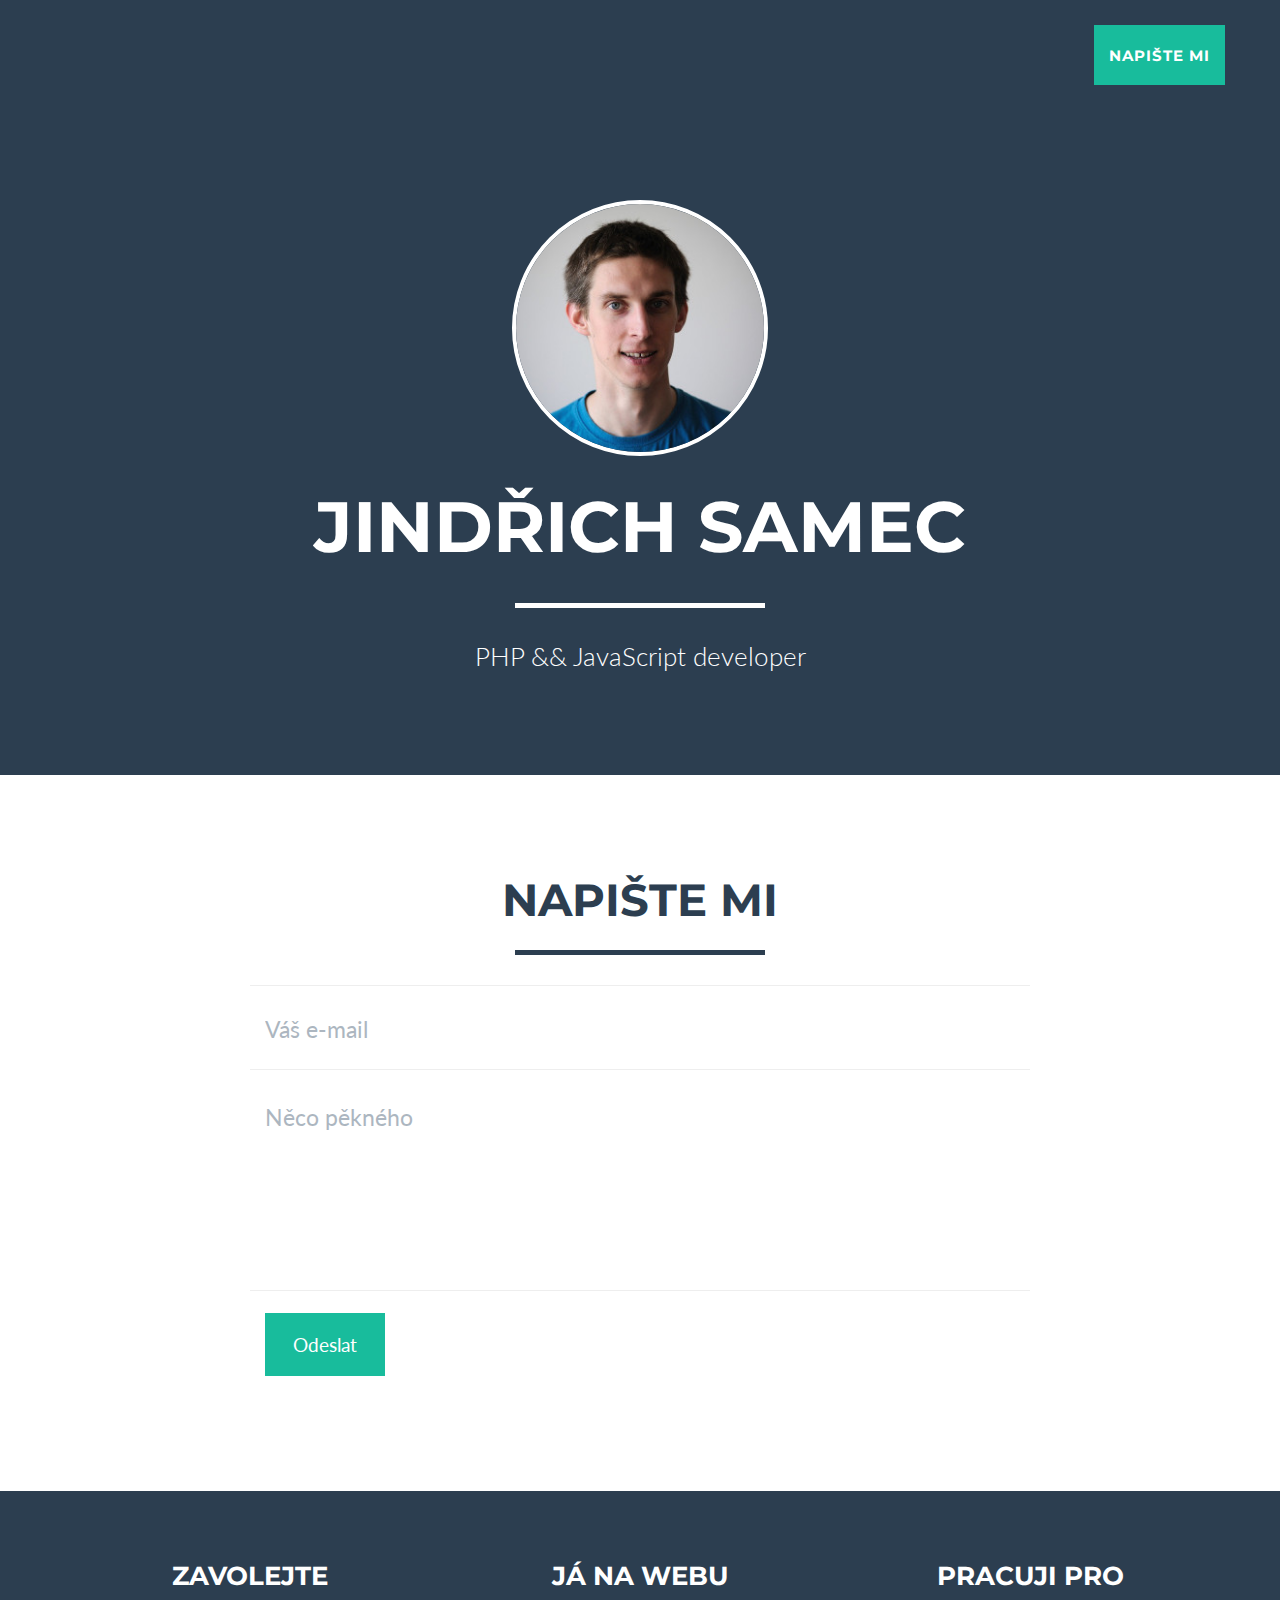
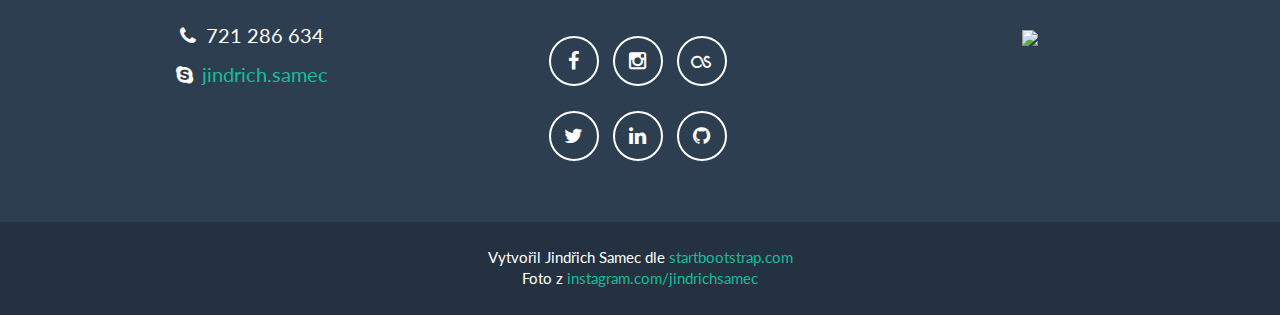
==== commit c1a959dc: "instagram photos as background of header" ====
--- a/public/index.html
+++ b/public/index.html
@@ -26,38 +26,49 @@
 		<script src="https://oss.maxcdn.com/libs/respond.js/1.4.2/respond.min.js"></script>
 	<![endif]-->
 
+	<!-- Google Analytics -->
+	<script type="text/javascript">
+			var _gaq = _gaq || [];
+			_gaq.push(['_setAccount', 'UA-24317620-1']);
+			_gaq.push(['_trackPageview']);
+			(function() {
+					var ga = document.createElement('script'); ga.type = 'text/javascript'; ga.async = true;
+					ga.src = ('https:' == document.location.protocol ? 'https://ssl' : 'http://www') + '.google-analytics.com/ga.js';
+					var s = document.getElementsByTagName('script')[0]; s.parentNode.insertBefore(ga, s);
+			})();
+	</script>
 </head>
 
-<body id="page-top" class="index">
+<body id="page-top" class="index" ng-app="xjs">
 
  <!-- Navigation -->
-    <nav class="navbar navbar-default navbar-fixed-top">
-        <div class="container">
-            <!-- Brand and toggle get grouped for better mobile display -->
-            <div class="navbar-header page-scroll">
-                <button type="button" class="navbar-toggle" data-toggle="collapse" data-target="#bs-example-navbar-collapse-1">
-                    <span class="sr-only">Toggle navigation</span>
-                    <span class="icon-bar"></span>
-                    <span class="icon-bar"></span>
-                    <span class="icon-bar"></span>
-                </button>
-            </div>
-
-            <!-- Collect the nav links, forms, and other content for toggling -->
-            <div class="collapse navbar-collapse" id="bs-example-navbar-collapse-1">
-            		<ul class="nav navbar-nav navbar-right">
-                    <li class="page-scroll">
-                        <a href="#contact">Napište mi</a>
-                    </li>
-                </ul>
-            </div>
-            <!-- /.navbar-collapse -->
-        </div>
-        <!-- /.container-fluid -->
-    </nav>
+		<nav class="navbar navbar-default navbar-fixed-top">
+				<div class="container">
+						<!-- Brand and toggle get grouped for better mobile display -->
+						<div class="navbar-header page-scroll">
+								<button type="button" class="navbar-toggle" data-toggle="collapse" data-target="#bs-example-navbar-collapse-1">
+										<span class="sr-only">Toggle navigation</span>
+										<span class="icon-bar"></span>
+										<span class="icon-bar"></span>
+										<span class="icon-bar"></span>
+								</button>
+						</div>
+
+						<!-- Collect the nav links, forms, and other content for toggling -->
+						<div class="collapse navbar-collapse" id="bs-example-navbar-collapse-1">
+								<ul class="nav navbar-nav navbar-right">
+										<li class="page-scroll">
+												<a href="#contact">Napište mi</a>
+										</li>
+								</ul>
+						</div>
+						<!-- /.navbar-collapse -->
+				</div>
+				<!-- /.container-fluid -->
+		</nav>
 
 	<!-- Header -->
-	<header>
+	<header ib="ib" client-id="43db9e5b17154941aded3b288b547295" user-id="472500159">
 		<div class="container">
 			<div class="row">
 				<div class="col-lg-12">
@@ -150,8 +161,8 @@
 						<p>
 							<a href="http://www.medio.cz/">
 								<img src="http://www.medio.cz/gfx/logo.png" />
-					 		</a>
-					 	</p>
+							</a>
+						</p>
 					</div>
 				</div>
 			</div>
@@ -161,7 +172,7 @@
 				<div class="row">
 					<div class="col-lg-12">
 						Vytvořil Jindřich Samec dle <a href="http://startbootstrap.com/template-overviews/freelancer/">startbootstrap.com</a><br>
-						Foto z <a href="https://www.google.cz/maps/place/Mirissa+Beach,+Mirissa,+%C5%A0r%C3%AD+Lanka/@5.9435367,80.458728,18z/data=!3m1!4b1!4m2!3m1!1s0x3ae13fd4c636d5ff:0xb81456b9b41a93b2">Mirissa Beach SriLanka</a>
+						Foto z <a href="https://instagram.com/jindrichsamec">instagram.com/jindrichsamec</a>
 					</div>
 				</div>
 			</div>
@@ -178,6 +189,9 @@
 	<!-- jQuery -->
 	<script src="js/jquery.js"></script>
 
+	<!-- AngularJS -->
+	<script src="js/angular.min.js"></script>
+
 	<!-- Bootstrap Core JavaScript -->
 	<script src="js/bootstrap.min.js"></script>
 
@@ -192,6 +206,7 @@
 
 	<!-- Custom Theme JavaScript -->
 	<script src="js/freelancer.js"></script>
+	<script src="js/instagram-background.js"></script>
 
 </body>
 
--- a/public/css/freelancer.css
+++ b/public/css/freelancer.css
@@ -7061,7 +7061,7 @@
 }
 header {
   text-align: center;
-  background: url('../img/background.jpg') #2c3e50;
+  background: #2c3e50;
   background-size: cover;
   color: white;
 }
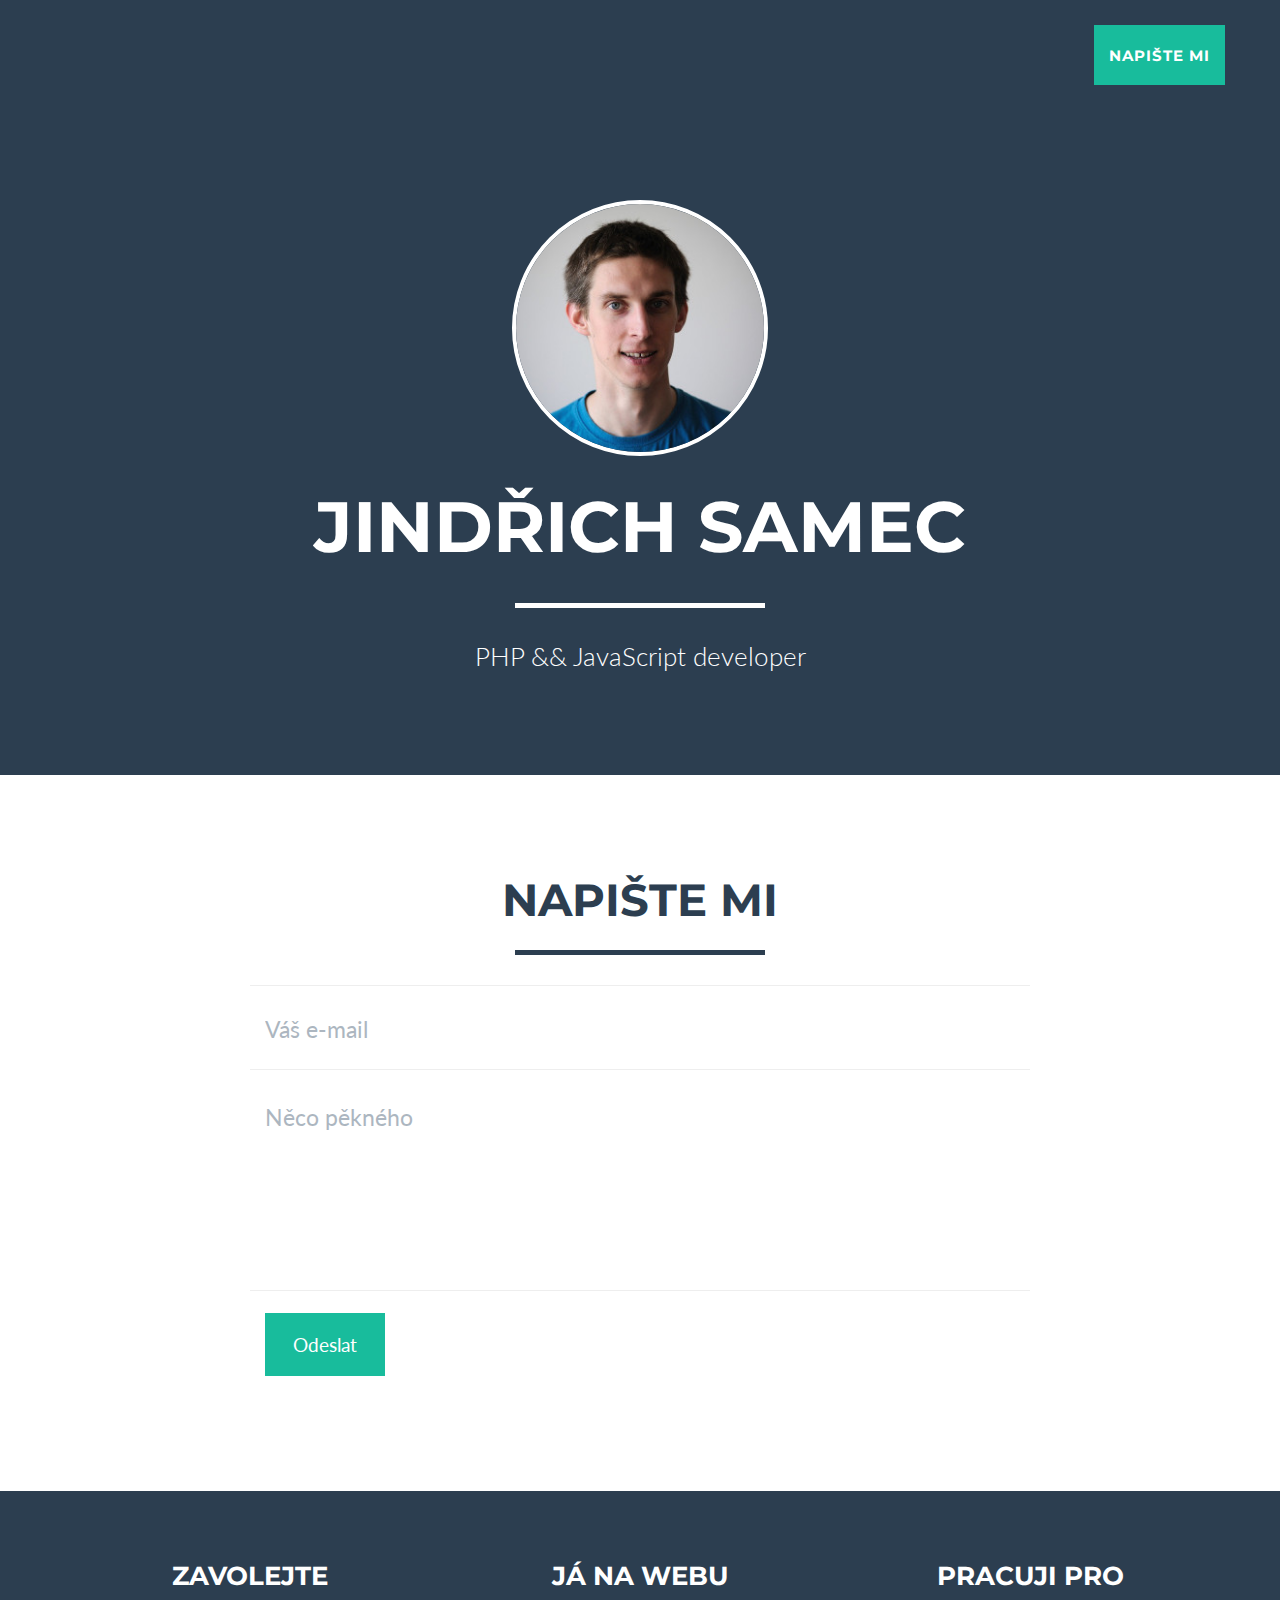
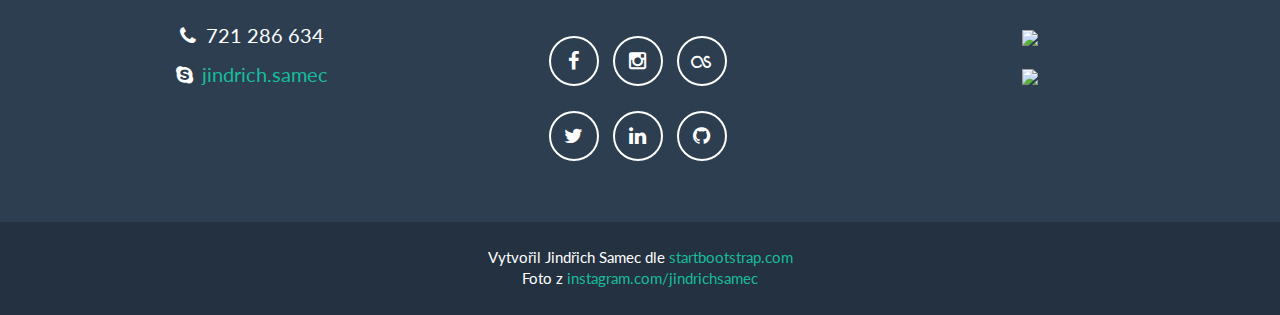
==== commit 024f9ce6: "BrandEmbassy logo was added" ====
--- a/public/index.html
+++ b/public/index.html
@@ -68,7 +68,7 @@
 		</nav>
 
 	<!-- Header -->
-	<header ib="ib" client-id="43db9e5b17154941aded3b288b547295" user-id="472500159">
+	<header ib="ib" client-id="43db9e5b17154941aded3b288b547295" user-id="472500159" fallback="/img/background.jpg">
 		<div class="container">
 			<div class="row">
 				<div class="col-lg-12">
@@ -159,6 +159,11 @@
 					<div class="footer-col col-md-4">
 						<h3>Pracuji pro</h3>
 						<p>
+							<a href="http://www.brandembassy.com/">
+								<img src="https://www.startupjobs.cz/upload/logos/Logo-black.png" />
+							</a>
+						</p>
+						<p>
 							<a href="http://www.medio.cz/">
 								<img src="http://www.medio.cz/gfx/logo.png" />
 							</a>
@@ -206,7 +211,7 @@
 
 	<!-- Custom Theme JavaScript -->
 	<script src="js/freelancer.js"></script>
-	<script src="js/instagram-background.js"></script>
+	<script src="js/instagram-background.js?v=1"></script>
 
 </body>
 
--- a/public/css/freelancer.css
+++ b/public/css/freelancer.css
@@ -7063,6 +7063,7 @@
   text-align: center;
   background: #2c3e50;
   background-size: cover;
+  background-position: center;
   color: white;
 }
 header .container {
